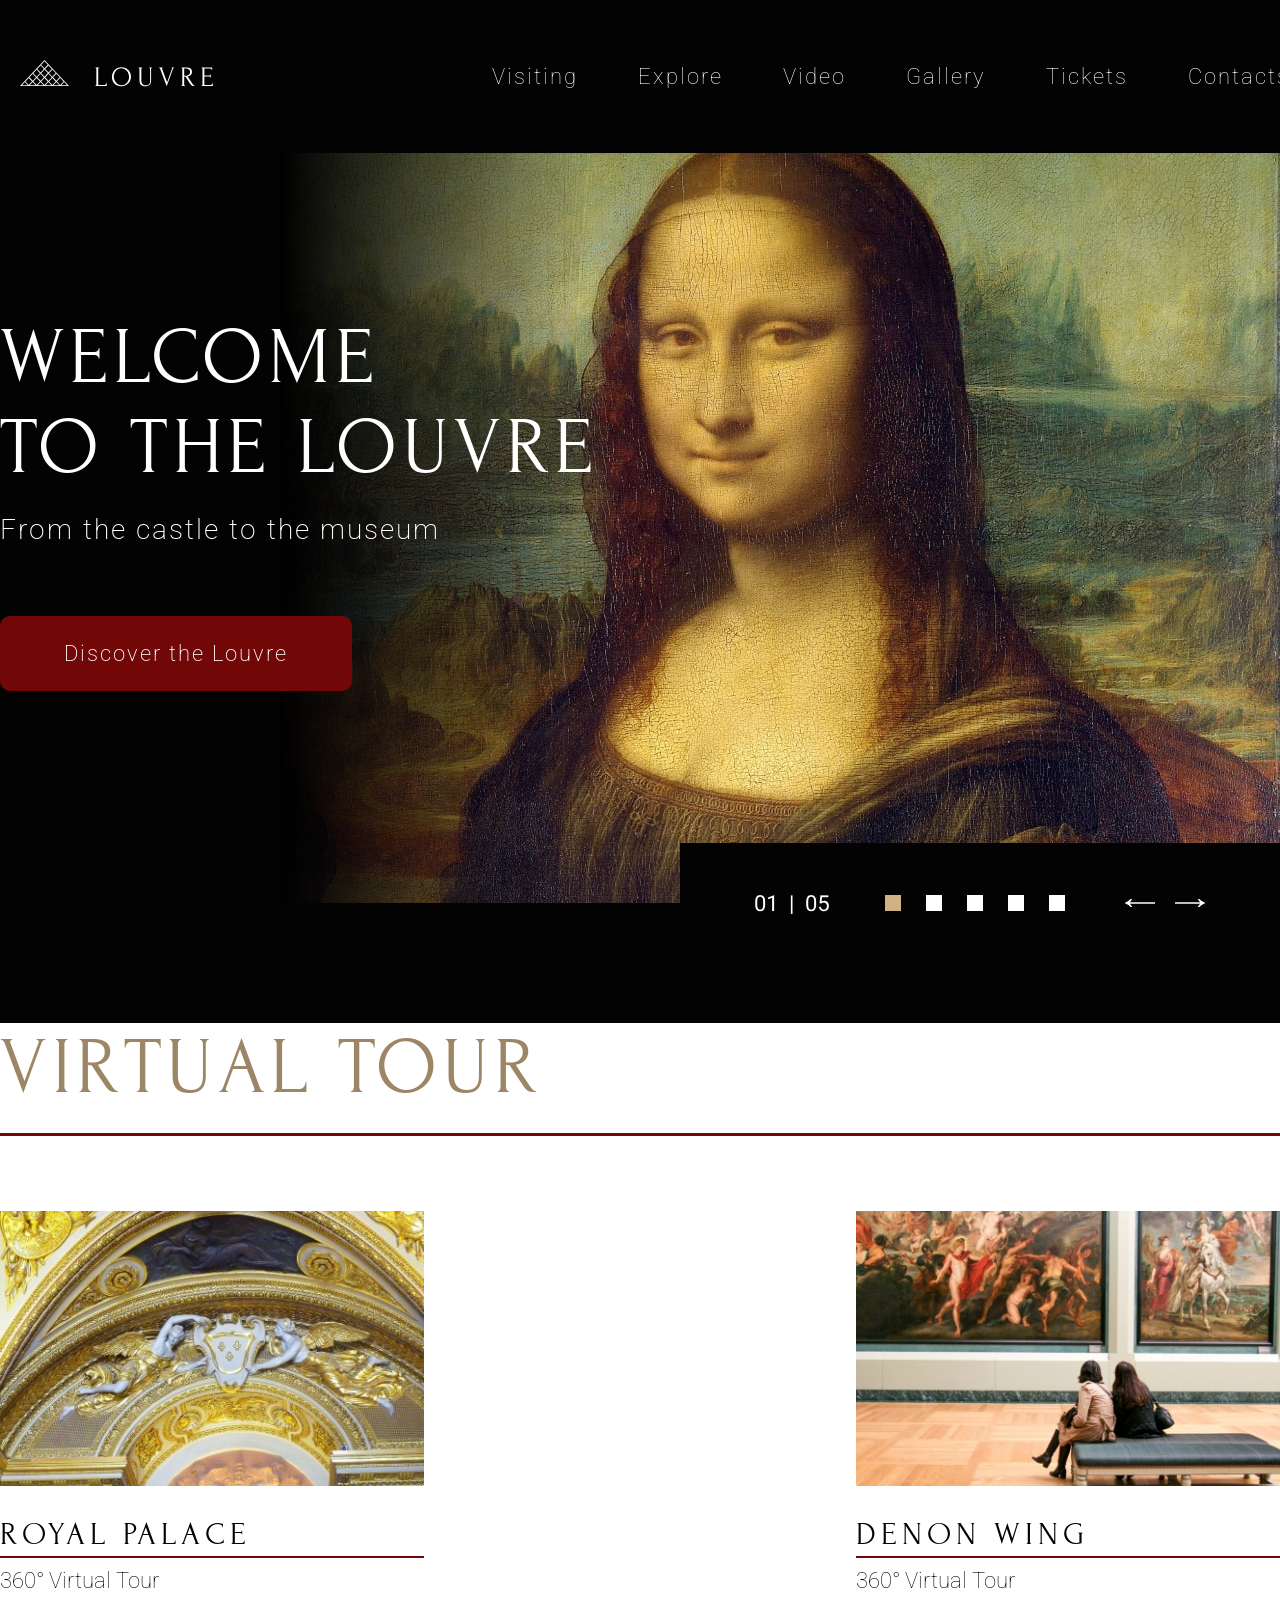
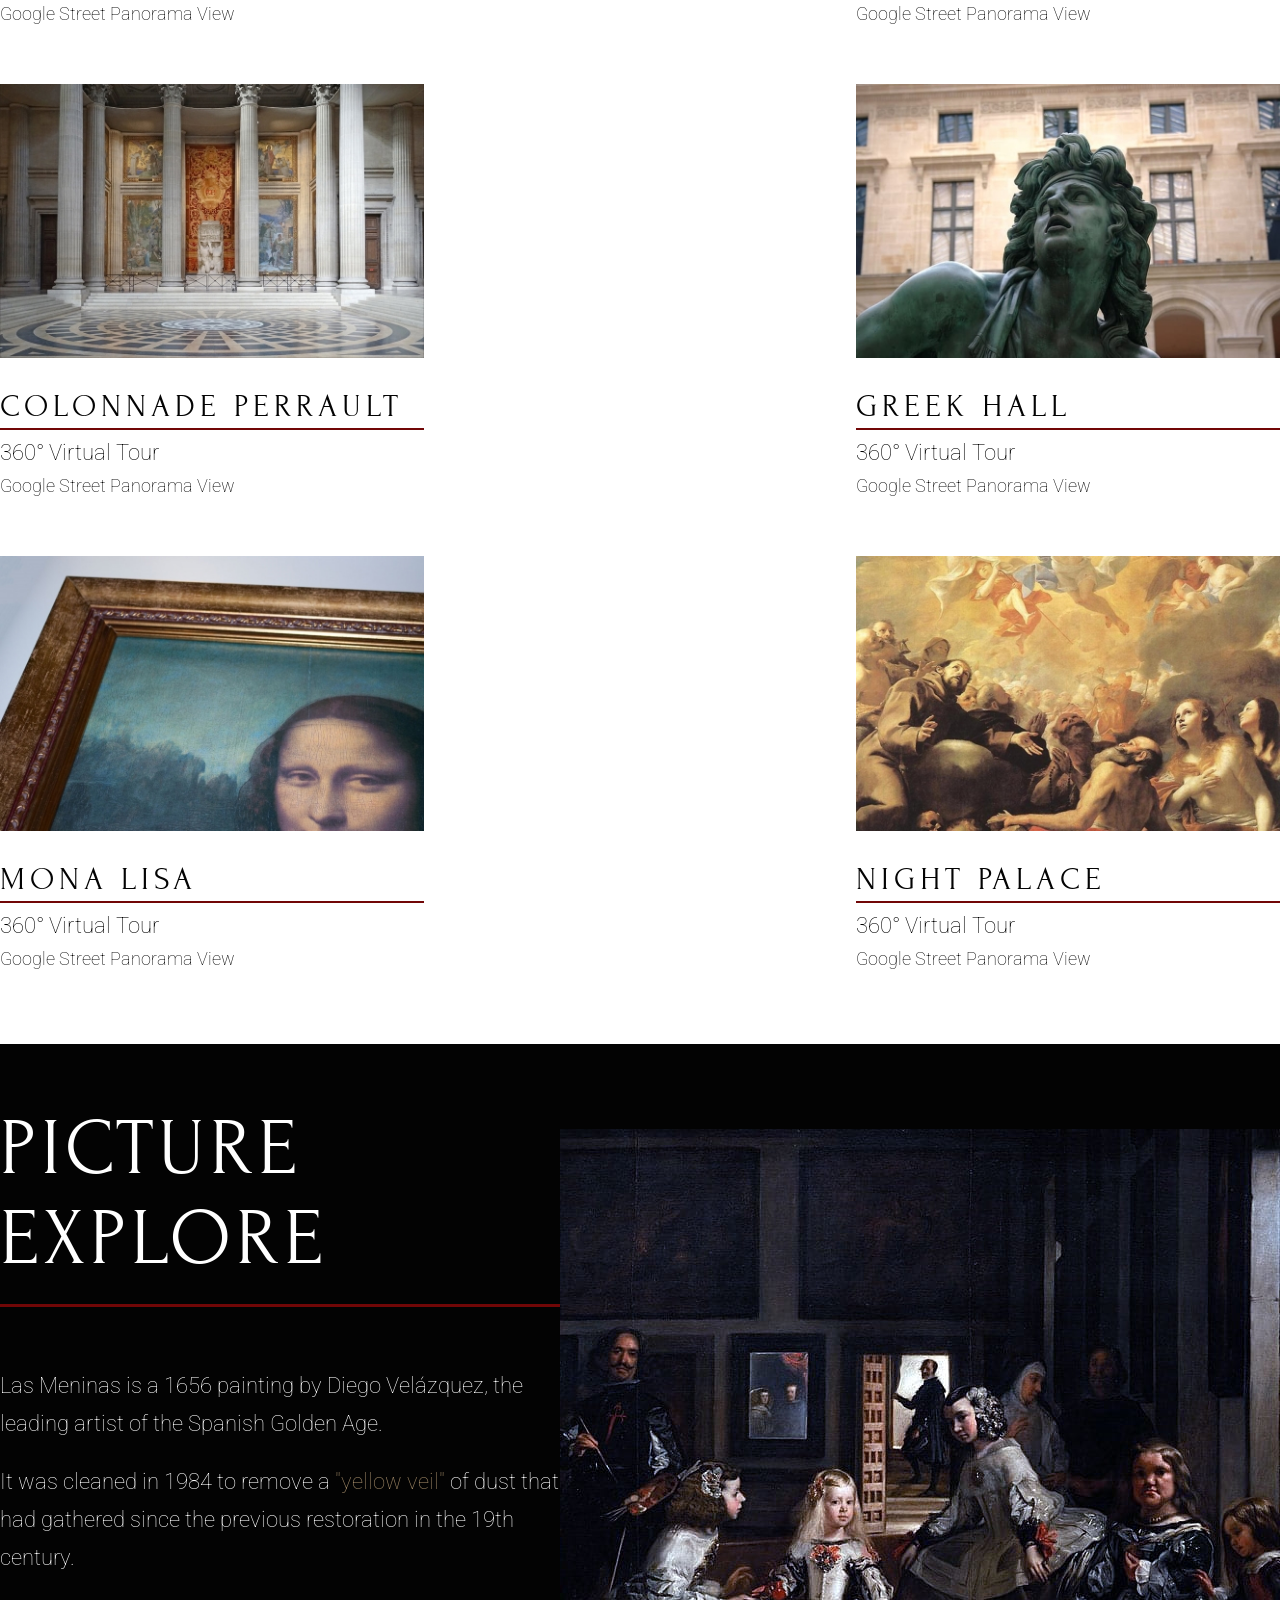
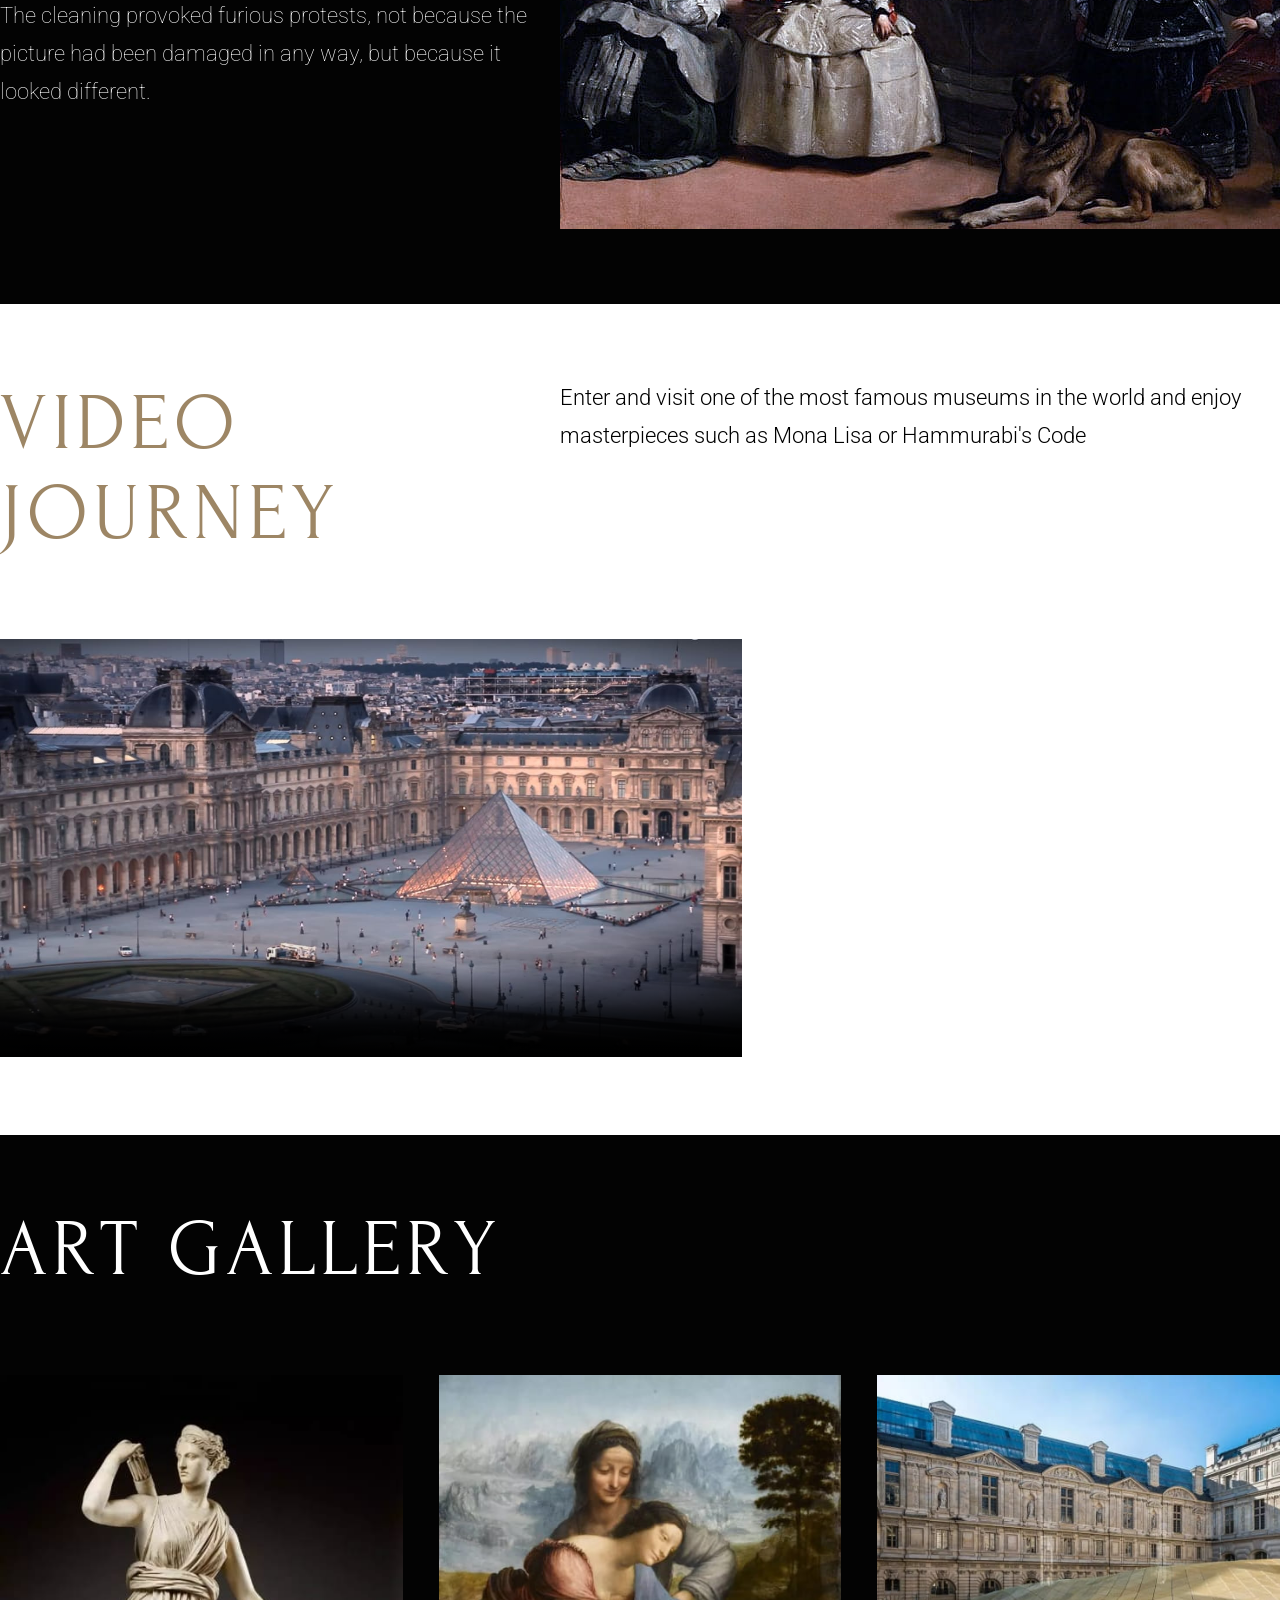
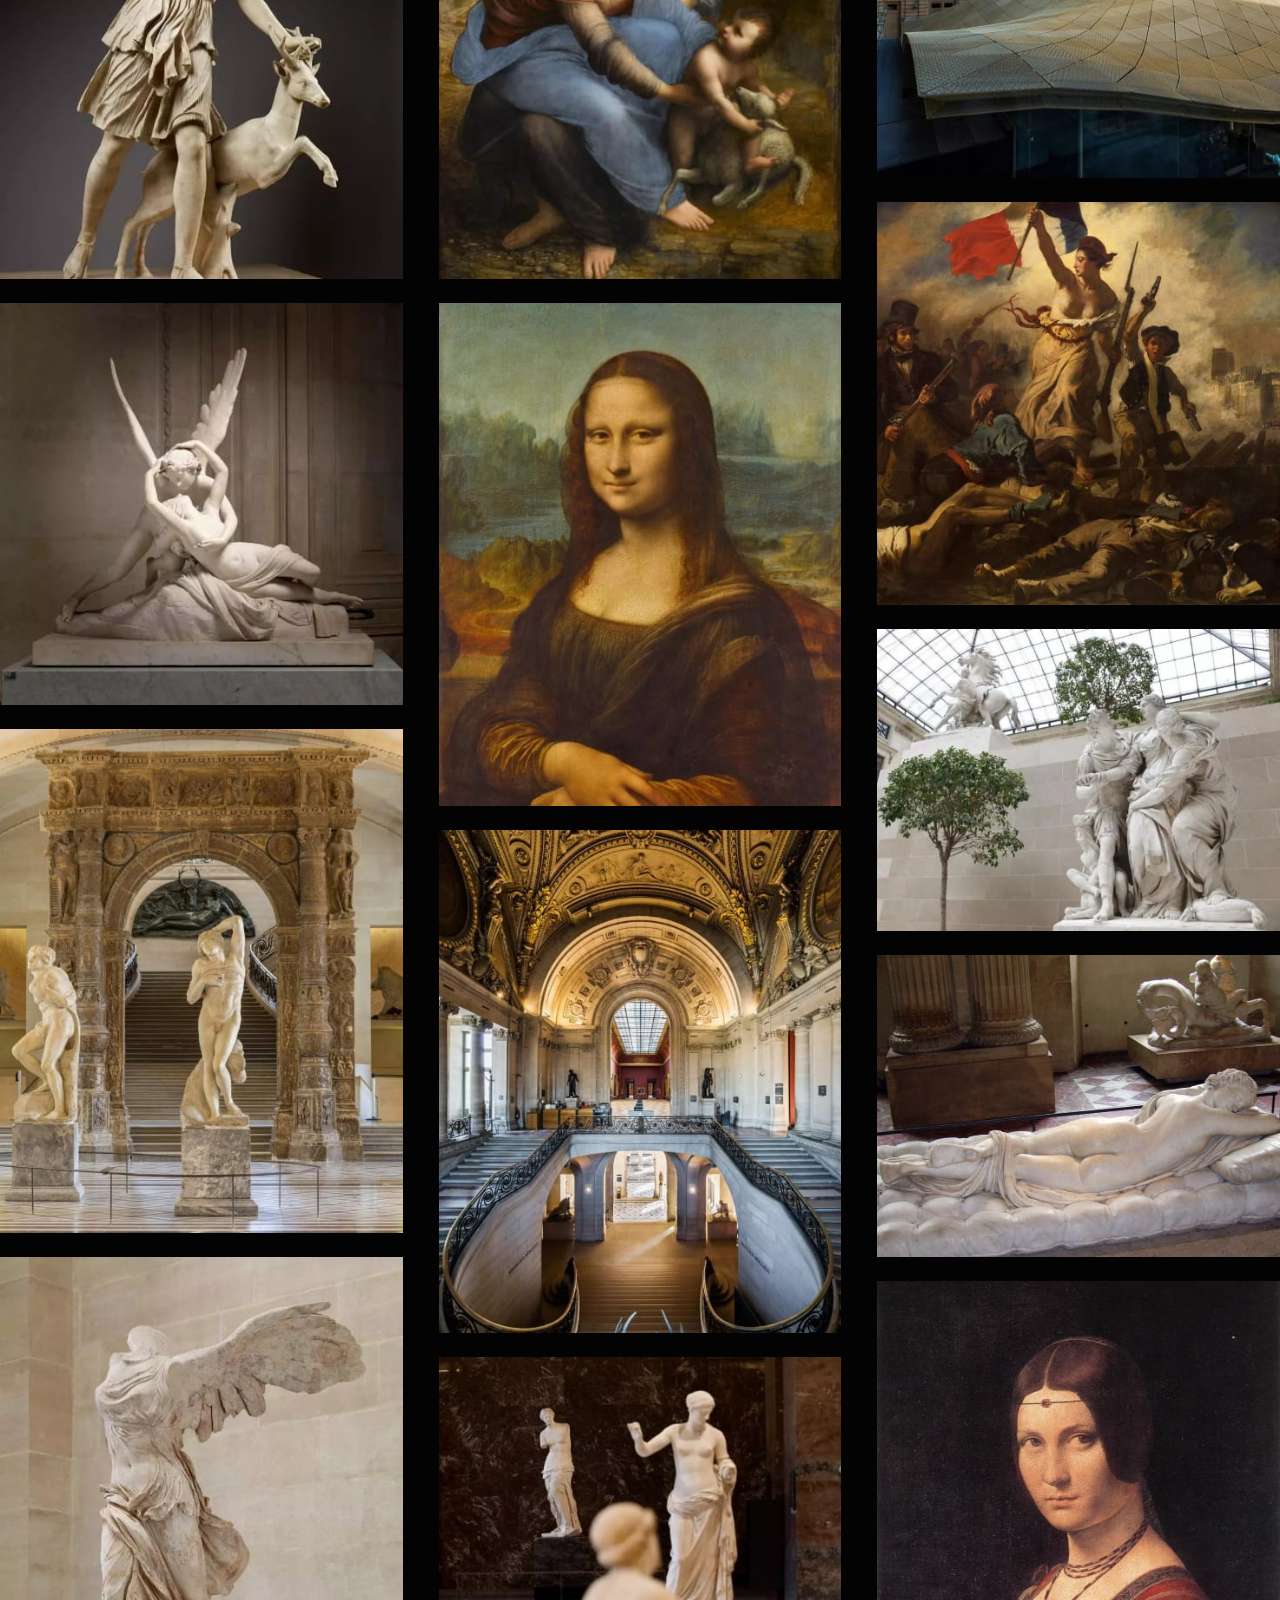
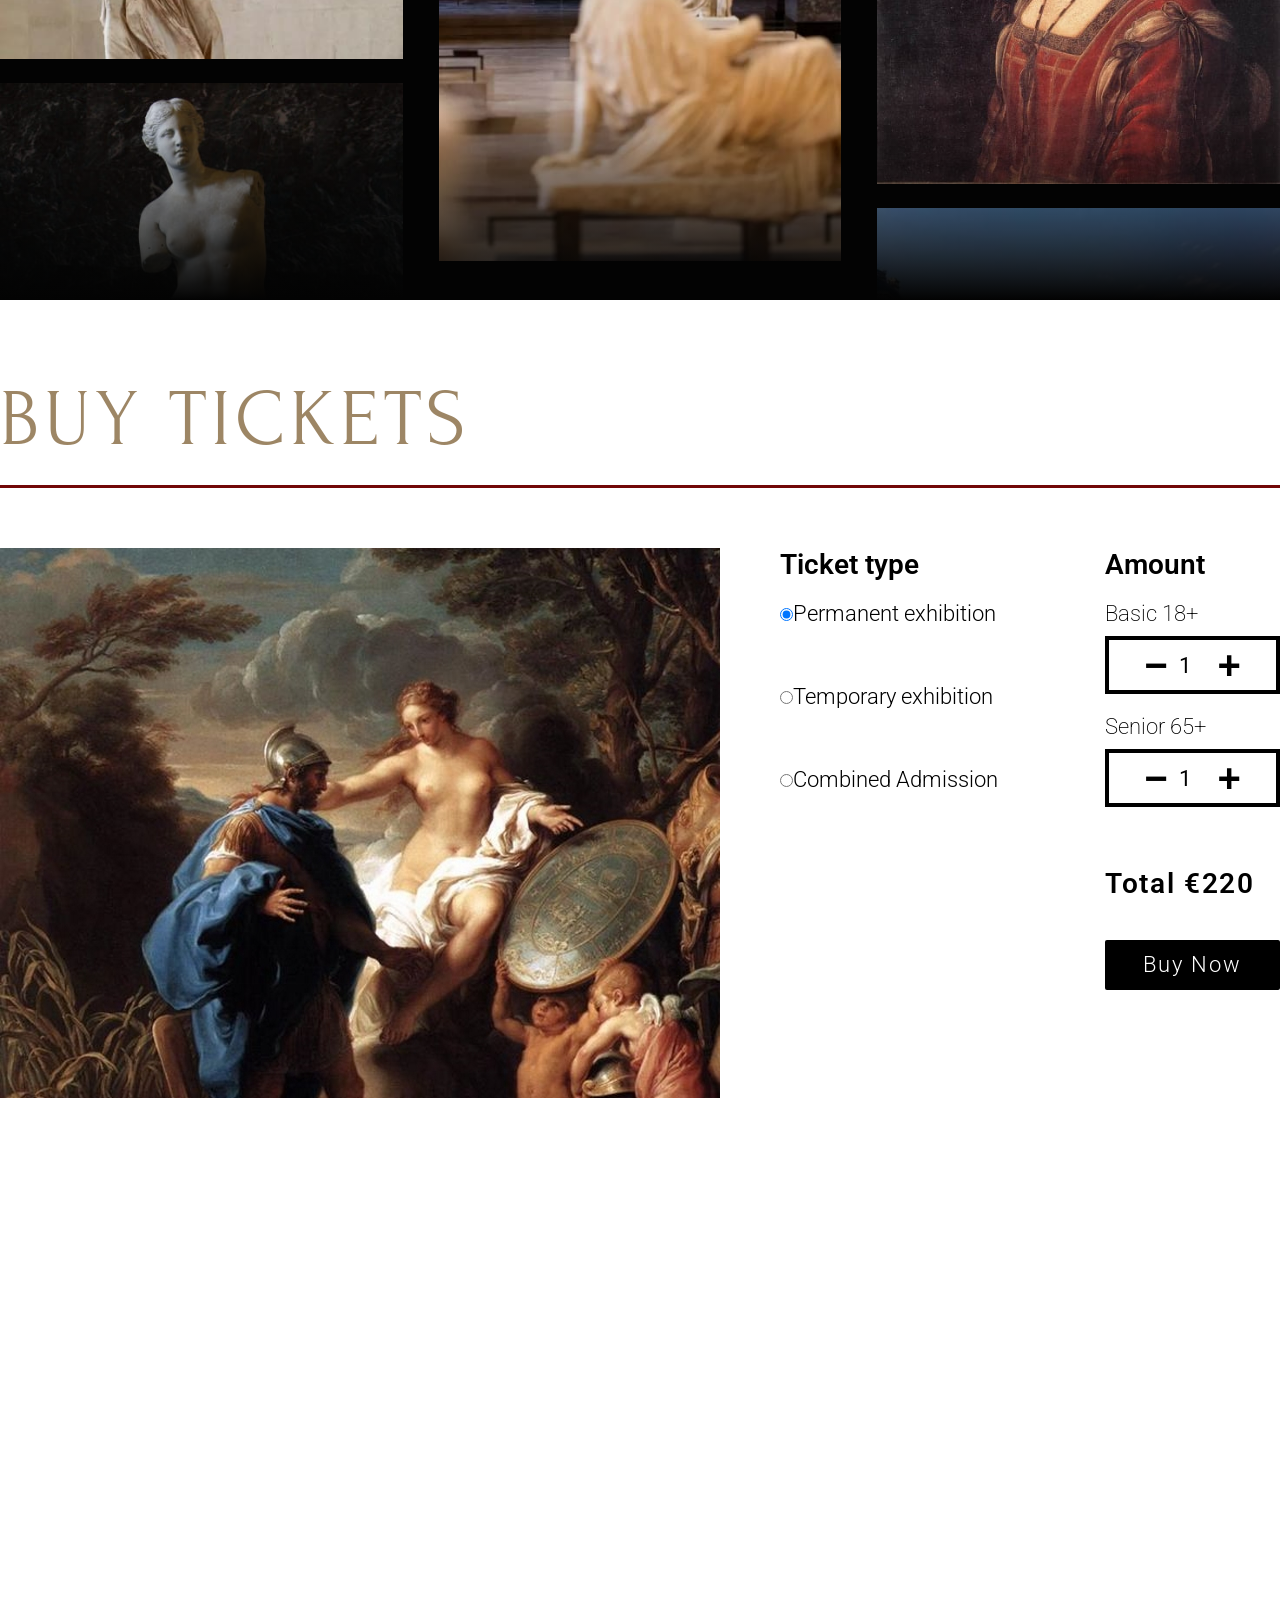
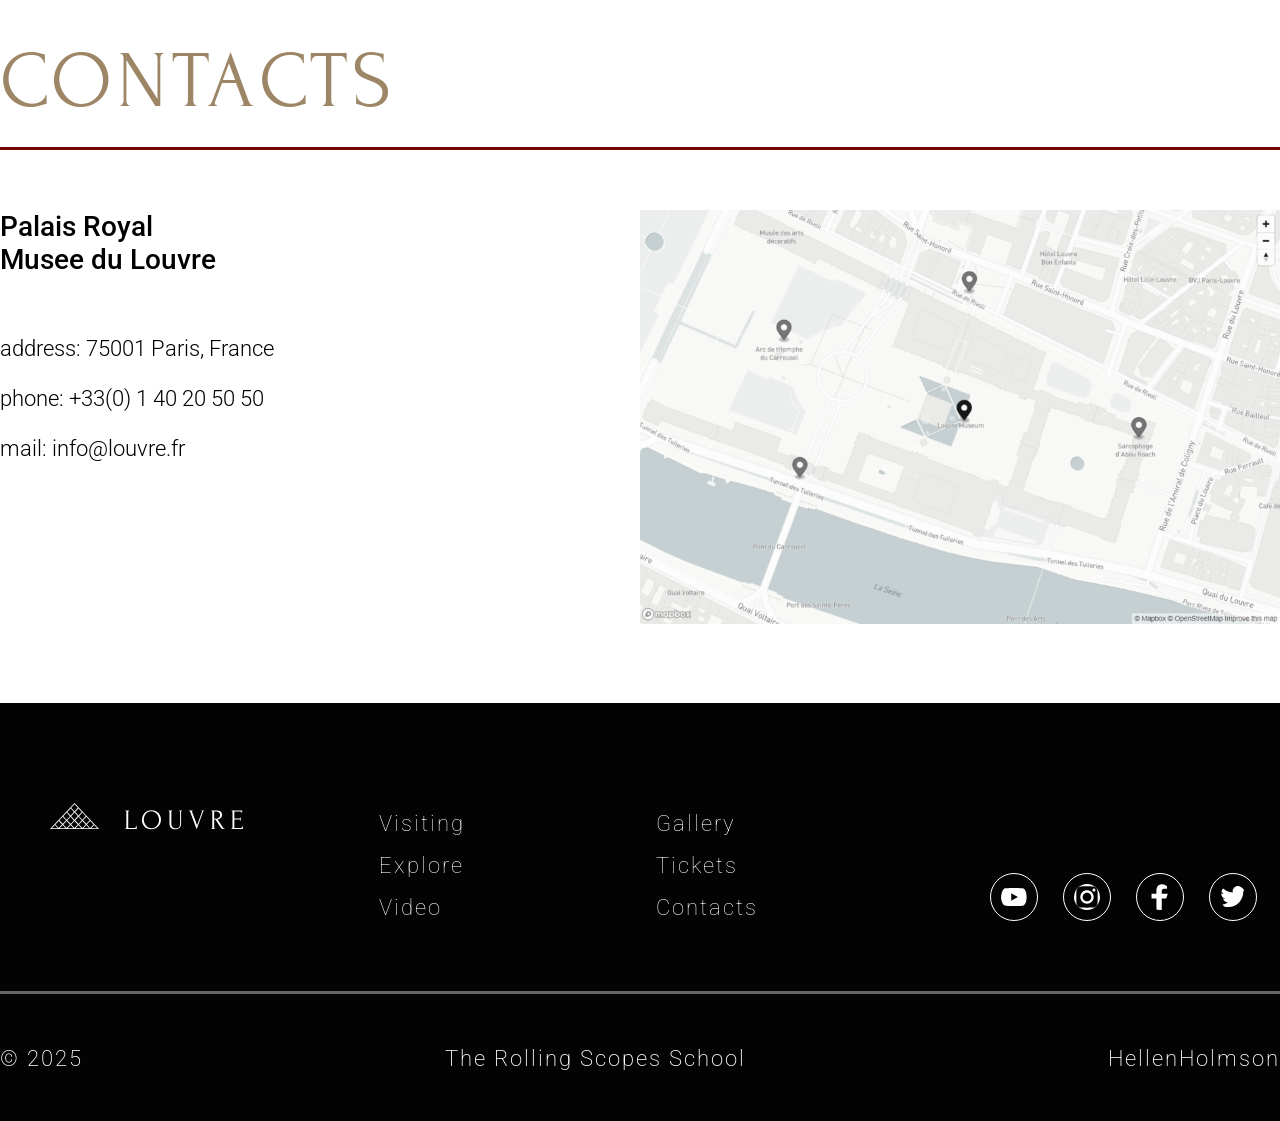
==== museum/index.html @ ec7cbf0e "feat: add adaptive1024" ====
<!DOCTYPE html>
<html lang="en">
    <head>
        <meta charset="utf-8">
        <meta name="viewport" content="width=device-width, initial-scale=1.0">
        <link rel="icon" href="museum-images/favicon.ico">
        <link rel="stylesheet" href="style.css">
        <link rel="preconnect" href="https://fonts.googleapis.com">
        <link rel="preconnect" href="https://fonts.gstatic.com" crossorigin>
        <link href="https://fonts.googleapis.com/css2?family=Forum&family=Roboto:ital,wght@0,100..900;1,100..900&display=swap" rel="stylesheet">
        <title>Museum</title>
    </head>
    <body>
        <header class="header">
            <div class="header-container container">
                <div class="logo">
                    <svg width="199" height="33" viewBox="0 0 199 33" fill="none" xmlns="http://www.w3.org/2000/svg">
                        <g clip-path="url(#clip0_1_1995)">
                            <path d="M49 26H0L24.5 0L49 26ZM13.3075 13.1309L16.6442 16.6702L19.981 13.1309L16.6442 9.58115L13.3075 13.1309ZM16.6442 25.0052L19.981 21.466L16.6442 17.9162L13.3075 21.466L16.6442 25.0052ZM32.4083 25.0052L35.745 21.466L32.4083 17.9162L29.019 21.466L32.4083 25.0052ZM28.4673 5.40314C28.4473 5.43762 28.4207 5.46941 28.3885 5.49738C27.3507 6.6178 26.2997 7.73822 25.2357 8.84817C25.1437 8.94241 25.2357 9.00524 25.2357 9.08901L28.3097 12.356L28.4542 12.4921L31.7909 8.96335L28.4673 5.40314ZM8.78847 25.0052L8.91984 24.8691L11.9938 21.6126C12.0428 21.5717 12.0702 21.5173 12.0702 21.4607C12.0702 21.4042 12.0428 21.3498 11.9938 21.3089C11.0611 20.3456 10.1547 19.3613 9.23512 18.3874L8.78847 17.9162L5.45174 21.466L8.78847 25.0052ZM17.2354 8.95288L20.5721 12.4921L20.6772 12.3979L23.8169 9.06806C23.922 8.95288 23.8169 8.89005 23.8169 8.80628L20.7429 5.56021L20.6115 5.42408L17.2354 8.95288ZM17.2354 17.3298L20.5721 20.8691L20.7429 20.7016C21.7413 19.6545 22.7528 18.6073 23.7643 17.4869C23.7926 17.4663 23.8152 17.4412 23.8307 17.4133C23.8461 17.3853 23.8541 17.3551 23.8541 17.3246C23.8541 17.2941 23.8461 17.2639 23.8307 17.2359C23.8152 17.208 23.7926 17.1829 23.7643 17.1623C22.8185 16.1675 21.8727 15.1728 20.9399 14.1675L20.5721 13.7906L17.2354 17.3298ZM32.9995 17.3298L36.3362 20.8691L39.6729 17.3298L36.3362 13.7906L32.9995 17.3298ZM28.4673 13.7801V13.8534L25.3013 17.2147C25.1962 17.3089 25.2357 17.3717 25.3013 17.4555L28.244 20.5969C28.3228 20.6911 28.4147 20.7853 28.5198 20.8901L31.8566 17.3508L28.4673 13.7801ZM12.7295 20.8482C12.7453 20.8175 12.7675 20.7892 12.7952 20.7644L15.9611 17.4031C16.0531 17.2984 15.9611 17.2461 15.9611 17.1623L12.8477 13.8953C12.8069 13.8484 12.7583 13.8061 12.7032 13.7696L9.37962 17.2984L12.7295 20.8482ZM32.3558 16.6597L35.6925 13.1204L32.3558 9.59162L29.019 13.1309L32.3558 16.6597ZM24.4737 8.28272L27.8105 4.74346L24.5263 1.27749H24.4606L21.2552 4.71204C21.2354 4.73712 21.2249 4.76616 21.2249 4.79581C21.2249 4.82546 21.2354 4.8545 21.2552 4.87958L24.4737 8.28272ZM24.4737 16.6597L27.8105 13.1204L24.5 9.58115L21.1633 13.1309L24.4737 16.6597ZM24.4737 25.0366L27.8105 21.4974L24.4737 17.9476L21.1633 21.466L24.4737 25.0366ZM40.2378 25.0366L43.5745 21.4974L40.2509 17.9791H40.1853L36.9668 21.3613C36.8617 21.4764 36.9668 21.5288 36.9668 21.6021L39.5941 24.4398L40.2378 25.0366ZM1.89169 25.2356H7.88204L4.91314 22.0942L1.89169 25.2356ZM41.1705 25.2356H47.1083L44.1394 22.0942L41.1705 25.2356ZM23.5542 25.2356L20.5721 22.0942L17.5901 25.2356H23.5542ZM33.3147 25.2356H39.2525L36.2836 22.0942L33.3147 25.2356ZM31.3968 25.2356L28.4279 22.0942L25.459 25.2356H31.3968ZM15.6327 25.2356L12.6638 22.0942L9.69491 25.2356H15.6327Z" fill="white"/>
                        </g>
                        <path d="M75.26 25.72H75.4C75.5493 25.72 75.68 25.6733 75.792 25.58C75.904 25.468 75.9973 25.3373 76.072 25.188C76.1653 25.0387 76.2307 24.88 76.268 24.712C76.324 24.544 76.352 24.3853 76.352 24.236V9.256C76.352 9.12533 76.324 8.976 76.268 8.808C76.2307 8.64 76.1653 8.48133 76.072 8.332C75.9973 8.18267 75.904 8.06133 75.792 7.968C75.68 7.856 75.5493 7.8 75.4 7.8H75.26V7.52H79.292V7.8H79.152C79.0027 7.8 78.872 7.856 78.76 7.968C78.648 8.06133 78.5547 8.18267 78.48 8.332C78.4053 8.48133 78.34 8.64 78.284 8.808C78.2467 8.976 78.228 9.12533 78.228 9.256V24.964H84.36C84.7147 24.964 85.0227 24.88 85.284 24.712C85.5453 24.544 85.76 24.3387 85.928 24.096C86.1147 23.8347 86.2453 23.564 86.32 23.284C86.4133 22.9853 86.46 22.7147 86.46 22.472H86.74V26H75.26V25.72ZM101.563 7.24C103.019 7.24 104.326 7.50133 105.483 8.024C106.641 8.528 107.621 9.21867 108.423 10.096C109.245 10.9547 109.87 11.9627 110.299 13.12C110.747 14.2587 110.971 15.4533 110.971 16.704C110.971 18.104 110.71 19.392 110.187 20.568C109.683 21.744 108.983 22.752 108.087 23.592C107.191 24.432 106.146 25.0947 104.951 25.58C103.775 26.0467 102.515 26.28 101.171 26.28C99.7339 26.28 98.4365 26.0187 97.2792 25.496C96.1405 24.9733 95.1699 24.2827 94.3672 23.424C93.5832 22.5653 92.9765 21.576 92.5472 20.456C92.1179 19.336 91.9032 18.1693 91.9032 16.956C91.9032 15.7613 92.1179 14.5853 92.5472 13.428C92.9765 12.252 93.6019 11.2067 94.4232 10.292C95.2632 9.37733 96.2805 8.64 97.4752 8.08C98.6699 7.52 100.033 7.24 101.563 7.24ZM101.535 25.3C102.786 25.244 103.878 24.964 104.811 24.46C105.763 23.9373 106.557 23.284 107.191 22.5C107.826 21.6973 108.293 20.82 108.591 19.868C108.909 18.916 109.067 17.9733 109.067 17.04C109.067 16.0133 108.881 14.9773 108.507 13.932C108.134 12.8867 107.602 11.944 106.911 11.104C106.221 10.2453 105.39 9.55467 104.419 9.032C103.467 8.49067 102.394 8.22 101.199 8.22C100.042 8.22 99.0059 8.48133 98.0912 9.004C97.1765 9.508 96.3925 10.1613 95.7392 10.964C95.1045 11.7667 94.6192 12.6627 94.2832 13.652C93.9472 14.6413 93.7792 15.612 93.7792 16.564C93.7792 17.5907 93.9752 18.6267 94.3672 19.672C94.7592 20.6987 95.3005 21.632 95.9912 22.472C96.6819 23.312 97.4939 23.9933 98.4272 24.516C99.3792 25.0387 100.415 25.3 101.535 25.3ZM118.428 7.52H122.404V7.8H122.264C122.115 7.8 121.984 7.856 121.872 7.968C121.76 8.06133 121.657 8.18267 121.564 8.332C121.489 8.48133 121.433 8.64 121.396 8.808C121.359 8.976 121.34 9.12533 121.34 9.256V20.316C121.34 21.044 121.415 21.716 121.564 22.332C121.713 22.948 121.965 23.48 122.32 23.928C122.675 24.376 123.141 24.7307 123.72 24.992C124.299 25.2347 125.008 25.356 125.848 25.356C126.781 25.356 127.528 25.2067 128.088 24.908C128.648 24.6093 129.077 24.2267 129.376 23.76C129.675 23.2747 129.871 22.7333 129.964 22.136C130.057 21.5387 130.104 20.9507 130.104 20.372V9.256C130.104 9.12533 130.085 8.976 130.048 8.808C130.011 8.64 129.945 8.48133 129.852 8.332C129.777 8.18267 129.684 8.06133 129.572 7.968C129.46 7.856 129.339 7.8 129.208 7.8H129.068V7.52H132.12V7.8H131.98C131.831 7.8 131.7 7.856 131.588 7.968C131.495 8.06133 131.401 8.18267 131.308 8.332C131.233 8.48133 131.177 8.64 131.14 8.808C131.103 8.976 131.084 9.12533 131.084 9.256V20.288C131.084 21.5013 130.935 22.5 130.636 23.284C130.337 24.0493 129.927 24.656 129.404 25.104C128.881 25.552 128.265 25.86 127.556 26.028C126.865 26.196 126.128 26.28 125.344 26.28C124.504 26.28 123.72 26.1867 122.992 26C122.283 25.832 121.667 25.524 121.144 25.076C120.621 24.628 120.211 24.0213 119.912 23.256C119.613 22.472 119.464 21.492 119.464 20.316V9.256C119.464 9.12533 119.445 8.976 119.408 8.808C119.371 8.64 119.305 8.48133 119.212 8.332C119.137 8.18267 119.044 8.06133 118.932 7.968C118.82 7.856 118.699 7.8 118.568 7.8H118.428V7.52ZM142.076 8.5C142.076 8.612 142.104 8.752 142.16 8.92L147.088 22.192L152.016 8.78C152.034 8.74267 152.053 8.68667 152.072 8.612C152.09 8.53733 152.1 8.48133 152.1 8.444C152.1 8.22 152.006 8.06133 151.82 7.968C151.652 7.856 151.493 7.8 151.344 7.8V7.52H154.396V7.8C154.116 7.8 153.854 7.87467 153.612 8.024C153.388 8.17333 153.21 8.42533 153.08 8.78L146.668 26.336L140.116 8.864C140.004 8.584 139.836 8.34133 139.612 8.136C139.406 7.93067 139.145 7.81867 138.828 7.8V7.52H142.804V7.8C142.636 7.8 142.468 7.86533 142.3 7.996C142.15 8.108 142.076 8.276 142.076 8.5ZM165.076 25.72H165.216V26H161.268V25.72H161.408C161.538 25.72 161.66 25.664 161.772 25.552C161.884 25.44 161.977 25.3093 162.052 25.16C162.145 25.0107 162.21 24.852 162.248 24.684C162.285 24.4973 162.304 24.3293 162.304 24.18V9.256C162.304 9.12533 162.285 8.976 162.248 8.808C162.21 8.64 162.145 8.48133 162.052 8.332C161.977 8.18267 161.884 8.06133 161.772 7.968C161.66 7.856 161.538 7.8 161.408 7.8H161.268V7.52H166.14C168.006 7.52 169.444 7.884 170.452 8.612C171.478 9.34 171.992 10.4133 171.992 11.832C171.992 12.5413 171.87 13.1667 171.628 13.708C171.404 14.2307 171.096 14.688 170.704 15.08C170.312 15.4533 169.845 15.7613 169.304 16.004C168.781 16.228 168.221 16.396 167.624 16.508L169.64 19.588C170.125 20.3347 170.62 21.072 171.124 21.8C171.628 22.5093 172.122 23.2467 172.608 24.012C172.738 24.1987 172.878 24.3947 173.028 24.6C173.196 24.8053 173.364 24.992 173.532 25.16C173.718 25.328 173.905 25.468 174.092 25.58C174.297 25.6733 174.502 25.72 174.708 25.72V26H173.504C172.757 26 172.141 25.8227 171.656 25.468C171.189 25.0947 170.797 24.6653 170.48 24.18C169.64 22.948 168.8 21.6973 167.96 20.428C167.138 19.1587 166.317 17.908 165.496 16.676C165.29 16.6573 165.066 16.6387 164.824 16.62C164.6 16.5827 164.385 16.5453 164.18 16.508V24.18C164.18 24.3293 164.198 24.4973 164.236 24.684C164.273 24.852 164.329 25.0107 164.404 25.16C164.497 25.3093 164.59 25.44 164.684 25.552C164.796 25.664 164.926 25.72 165.076 25.72ZM164.18 8.472V15.584H164.32C164.469 15.6027 164.702 15.6213 165.02 15.64C165.356 15.64 165.766 15.64 166.252 15.64C166.644 15.64 167.054 15.584 167.484 15.472C167.932 15.3413 168.342 15.136 168.716 14.856C169.108 14.5573 169.425 14.1747 169.668 13.708C169.929 13.2413 170.06 12.6533 170.06 11.944C170.06 11.2347 169.92 10.656 169.64 10.208C169.378 9.76 169.005 9.40533 168.52 9.144C168.053 8.88267 167.484 8.70533 166.812 8.612C166.14 8.51867 165.402 8.472 164.6 8.472H164.18ZM181.389 25.72H181.529C181.678 25.72 181.809 25.6733 181.921 25.58C182.033 25.468 182.126 25.3373 182.201 25.188C182.294 25.0387 182.36 24.88 182.397 24.712C182.453 24.544 182.481 24.3853 182.481 24.236V9.256C182.481 9.12533 182.453 8.976 182.397 8.808C182.36 8.64 182.294 8.48133 182.201 8.332C182.126 8.18267 182.033 8.06133 181.921 7.968C181.809 7.856 181.678 7.8 181.529 7.8H181.389V7.52H192.169V10.124H191.889C191.852 9.69467 191.684 9.32133 191.385 9.004C191.086 8.668 190.62 8.5 189.985 8.5H184.357V15.584H189.005C189.434 15.584 189.789 15.4533 190.069 15.192C190.368 14.9307 190.517 14.6227 190.517 14.268H190.797V17.768H190.517C190.517 17.432 190.377 17.1427 190.097 16.9C189.817 16.6573 189.453 16.536 189.005 16.536H184.357V25.02H190.489C190.844 25.02 191.152 24.936 191.413 24.768C191.674 24.6 191.889 24.404 192.057 24.18C192.244 23.9373 192.374 23.6853 192.449 23.424C192.542 23.144 192.589 22.9107 192.589 22.724H192.869V26H181.389V25.72Z" fill="white"/>
                        <defs>
                            <clipPath id="clip0_1_1995">
                                <rect width="49" height="26" fill="white"/>
                            </clipPath>
                        </defs>
                    </svg>
                </div>
                <nav class="header-nav">
                    <ul class="nav-list">
                        <li>
                            <a href="#visiting" class="header-li">Visiting</a>
                        </li>
                        <li>
                            <a href="#explore" class="header-li">Explore</a>
                        </li>
                        <li>
                            <a href="#video" class="header-li">Video</a>
                        </li>
                        <li>
                            <a href="#gallery" class="header-li">Gallery</a>
                        </li>
                        <li>
                            <a href="#tickets" class="header-li">Tickets</a>
                        </li>
                        <li>
                            <a href="#contacts" class="header-li">Contacts</a>
                        </li>
                    </ul>
                </nav>
            </div>
        </header>
        <main>

            <!-- WELCOME -->

            <section class="welcome">
                <div class="wlc-container container">
                    <div class="wlc-left">
                        <div class="wlc-text">
                            <h1>
                                WELCOME<br>TO THE LOUVRE
                            </h1>
                            <p>From the castle to the museum</p>
                        </div>
                        <div class="main-btn">
                            <a href="https://www.google.com/maps/@48.8618159,2.3366818,3a,75y,81.55h,73.4t/data=!3m7!1e1!3m5!1sAF1QipOVxZQuSy3Bx9T_HpH_7FtBHDTXvI6SF-A10ocT!2e10!3e12!7i5472!8i2736" target="_blank" class="louvre-btn">Discover the Louvre</a>
                        </div>
                    </div>
                    <div class="wlc-right">
                        <div class="wlc-img">
                            <img src="museum-images/bcmona.png" alt="Mona Lisa">
                        </div>
                        <div class="wlc-slider">
                            <img src="museum-images/Slider-pagination.png" alt="slider">
                        </div>
                    </div>
                </div>
            </section>

            <!-- VISITING -->

            <section class="visiting" id="visiting">
                <div class="vst-container container">
                    <h2 class="vst-h2">VIRTUAL TOUR</h2>
                
                    <div class="vst-flex">
                        <div class="vst-card">
                            <img src="museum-images/royalpalace.jpg" alt="Royal Palace">
                            <h3 class="vst-h">ROYAL PALACE</h3>
                            <p class="vst-p">
                                360<span>&#176;</span>
                                Virtual Tour
                            </p>
                            <a href="https://www.google.com/maps/@48.8606882,2.3356791,3a,90y,328.36h,87.55t/data=!3m7!1e1!3m5!1sAF1QipMZ9YgnArbwEIbTDANeSQYFu9gNqpW_2Sv8FBvY!2e10!3e12!7i4352!8i1815" target="_blank" class="vst-a">Google Street Panorama View</a>
                        </div>
                        <div class="vst-card">
                            <img src="museum-images/denonwing.jpg" alt="Denon Wing">
                            <h3 class="vst-h">DENON WING</h3>
                            <p class="vst-p">
                                360<span>&#176;</span>
                                Virtual Tour
                            </p>
                            <a href="https://www.google.com/maps/@48.8563254,2.3352706,3a,75y,90t/data=!3m7!1e1!3m5!1sAF1QipNRj_CwP4coDMYdCHj6qHeBeJpI2VxU5BUsOX4F!2e10!3e12!7i11000!8i5500" target="_blank" class="vst-a">Google Street Panorama View</a>
                        </div>
                        <div class="vst-card">
                            <img src="museum-images/colonnade.jpg" alt="Colonnade Perrault">
                            <h3 class="vst-h">COLONNADE PERRAULT</h3>
                            <p class="vst-p">
                                360<span>&#176;</span>
                                Virtual Tour
                            </p>
                            <a href="https://www.google.com/maps/@48.8601723,2.3395439,3a,88.4y,322.04h,84.25t/data=!3m7!1e1!3m5!1sAF1QipNMZGQuEA-pAUvIG_eP_2f3gWTKZEJ6XLVJ-Pgb!2e10!3e12!7i10240!8i5120" target="_blank" class="vst-a">Google Street Panorama View</a>
                        </div>
                        <div class="vst-card">
                            <img src="museum-images/greekhall.jpg" alt="Greek Hall">
                            <h3 class="vst-h">GREEK HALL</h3>
                            <p class="vst-p">
                                360<span>&#176;</span>
                                Virtual Tour
                            </p>
                            <a href="https://www.google.com/maps/@48.860183,2.3356156,3a,90y,177.69h,95.61t/data=!3m7!1e1!3m5!1sAF1QipP7uFZnTITRe-7AEVAgHAfqiCL-03gvBHcYWgF3!2e10!3e12!7i5472!8i2736" target="_blank" class="vst-a">Google Street Panorama View</a>
                        </div>
                        <div class="vst-card">
                            <img src="museum-images/monalisa.jpg" alt="Mona Lisa">
                            <h3 class="vst-h">MONA LISA</h3>
                            <p class="vst-p">
                                360<span>&#176;</span>
                                Virtual Tour
                            </p>
                            <a href="https://www.google.com/maps/@48.8598788,2.3355157,3a,82.2y,7.53h,94t/data=!3m7!1e1!3m5!1sAF1QipO1wkUUbyzpPjj-OR0mR5etZJT-xl-40XK8rDQ3!2e10!3e12!7i10240!8i5120" target="_blank" class="vst-a">Google Street Panorama View</a>
                        </div>
                        <div class="vst-card">
                            <img src="museum-images/nightpalace.jpg" alt="Night Palace">
                            <h3 class="vst-h">NIGHT PALACE</h3>
                            <p class="vst-p">
                                360<span>&#176;</span>
                                Virtual Tour
                            </p>
                            <a href="https://www.google.com/maps/@48.8563254,2.3352706,3a,90y,21.26h,79.91t/data=!3m7!1e1!3m5!1sAF1QipPpGAowYatVyk3MMGnZAaQkYm2EUk-Dlca06SS5!2e10!3e12!7i11304!8i5652" target="_blank" class="vst-a">Google Street Panorama View</a>
                        </div>
                    </div>
                </div>
            </section>

            <!-- EXPLORE -->

            <section class="explore" id="explore">
                <div class="container">
                    <div class="exp-container">
                        <div class="exp-left">
                            <h2 class="exp-h2">PICTURE EXPLORE</h2>
                            <p class="exp-p">Las Meninas is a 1656 painting by Diego Velázquez, the leading artist of the Spanish Golden Age.</p>
                            <p class="exp-p">
                                It was cleaned in 1984 to remove a <span class="exp-span">"yellow veil"</span>
                                of dust that had gathered since the previous restoration in the 19th century.
                            </p>
                            <p class="exp-p p-hidden">The cleaning provoked furious protests, not because the picture had been damaged in any way, but because it looked different.</p>
                        
                        </div>
                        <div class="exp-right">
                            <img class="exp-img-aft" src="museum-images/after.jpg" alt="After">
                        </div>
                    </div>
                </div>
            </section>

            <!-- VIDEO -->

            <section class="video" id="video">
                <div class="container">
                    <div class="video-container">
                        <div class="video-text">
                            <h2 class="video-h">VIDEO JOURNEY</h2>
                            <p class="video-p">Enter and visit one of the most famous museums in the world and enjoy masterpieces such as Mona Lisa or Hammurabi's Code</p>
                        </div>
                        <div class="video-div">
                            <video class="video-yt" src="https://youtu.be/zp1BXPX8jcU" poster="museum-images/video/poster0.jpg" controls></video>
                            <!-- <iframe width="1440" height="600"
                        src="https://youtu.be/Vi5D6FKhRmo" frameborder="0"
                        loading="lazy"></iframe>
                        <iframe width="1440" height="600"
                        src="https://youtu.be/NOhDysLnTvY" frameborder="0"
                        loading="lazy"></iframe> -->
                        </div>
                    </div>
                </div>
            </section>

            <!-- GALLERY -->

            <section class="gallery" id="gallery">
                <div class="gallery-container container">
                    <div class="gallery-text">
                        <h2 class="gallery-h">ART GALLERY</h2>
                    </div>
                    <div class="picture-container">
                        <div class="picture-inner-container">
                            <img src="museum-images/gallery/galery2.jpg" alt="img">
                            <img src="museum-images/gallery/galery1.jpg" alt="img">
                            <img src="museum-images/gallery/galery3.jpg" alt="img">
                            <img src="museum-images/gallery/galery4.jpg" alt="img">
                            <img src="museum-images/gallery/galery5.jpg" alt="img">
                            <img src="museum-images/gallery/galery6.jpg" alt="img">
                            <img src="museum-images/gallery/galery7.jpg" alt="img">
                            <img src="museum-images/gallery/galery8.jpg" alt="img">
                            <img src="museum-images/gallery/galery9.jpg" alt="img">
                            <img src="museum-images/gallery/galery10.jpg" alt="img">
                            <img src="museum-images/gallery/galery11.jpg" alt="img">
                            <img src="museum-images/gallery/galery12.jpg" alt="img">
                            <img src="museum-images/gallery/galery13.jpg" alt="img">
                            <img src="museum-images/gallery/galery14.jpg" alt="img">
                            <img src="museum-images/gallery/galery15.jpg" alt="img">
                        </div>
                    </div>
                </div>
            </section>

            <!-- TICKETS -->

            <section class="tickets" id="tickets">
                <div class="tickets-container container">
                    <div class="tickets-text">
                        <h2 class="tickets-h">BUY TICKETS</h2>
                    </div>
                    <div class="tickets-content">
                        <div class="tickets-img">
                            <img src="museum-images/tickets-img.png" alt="img">
                        </div>
                        <form class="tickets-form">
                            <div class="tickets-btn">
                                <h4 class="tickets-h4">Ticket type</h4>
                                <label>
                                    <input name="ticket-type" type="radio" value="1" checked>Permanent exhibition
                                </label>
                                <br>
                                <label>
                                    <input name="ticket-type" type="radio" value="2">Temporary exhibition
                                </label>
                                <br>
                                <label>
                                    <input name="ticket-type" type="radio" value="3">Combined Admission
                                </label>
                            </div>
                            <div class="tickets-amount">
                                <h4 class="tickets-h4">Amount</h4>
                                <div class="ticket-row">
                                    <p class="tickets-p">Basic 18+</p>
                                    <div class="ticket-counter">
                                        <button type="button" onclick="this.nextElementSibling.stepDown()">−</button>
                                        <input type="number" min="0" max="20" value="1" readonly class="number">
                                        <button type="button" onclick="this.previousElementSibling.stepUp()">+</button>
                                    </div>
                                </div>
                                <div class="ticket-row">
                                    <p class="tickets-p">Senior 65+</p>
                                    <div class="ticket-counter">
                                        <button type="button" onclick="this.nextElementSibling.stepDown()">−</button>
                                        <input type="number" min="0" max="20" value="1" readonly class="number">
                                        <button type="button" onclick="this.previousElementSibling.stepUp()">+</button>
                                    </div>
                                </div>
                                <div class="total">
                                    <p class="total">Total €220</p>
                                </div>
                                <button class="buy-btn" type="submit">Buy Now</button>
                            </div>
                        </form>
                    </div>
                </div>
            </section>

            <!-- PARALLAX -->

            <div class="prlx"></div>

            <!-- CONTACTS -->

            <section class="contacts" id="contacts">
                    <div class="contacts-container container">
                        <div class="contacts-text">
                            <h2 class="contacts-h">CONTACTS</h2>
                        </div>
                        <div class="contacts-content">
                            <div class="contacts-list">
                                <h3 class="c-l-h">Palais Royal Musee du Louvre</h3>
                                <ul>
                                    <li class="contacts-li">address: 75001 Paris, France</li>
                                    <li class="contacts-li">
                                        phone:
                                    <a class="link-contacts" href="tel:+33(0) 1 40 20 50 50">+33(0) 1 40 20 50 50</a>
                                    </li>
                                    <li class="contacts-li">
                                        mail: 
                                    <a class="link-contacts" href="mailto:mail:info@louvre.fr">info@louvre.fr</a>
                                    </li>
                                </ul>
                            </div>
                            <div class="contacts-map">
                                <img class="map-img" src="museum-images/map.png" alt="map">
                            </div>
                        </div>
                    </div>
            </section>
        </main>

        <!-- FOOTER -->

        <footer class="footer">
            <div class="footer-container container">
                <div class="logo">
                    <svg width="199" height="33" viewBox="0 0 199 33" fill="none" xmlns="http://www.w3.org/2000/svg">
                        <g clip-path="url(#clip0_1_1995)">
                            <path d="M49 26H0L24.5 0L49 26ZM13.3075 13.1309L16.6442 16.6702L19.981 13.1309L16.6442 9.58115L13.3075 13.1309ZM16.6442 25.0052L19.981 21.466L16.6442 17.9162L13.3075 21.466L16.6442 25.0052ZM32.4083 25.0052L35.745 21.466L32.4083 17.9162L29.019 21.466L32.4083 25.0052ZM28.4673 5.40314C28.4473 5.43762 28.4207 5.46941 28.3885 5.49738C27.3507 6.6178 26.2997 7.73822 25.2357 8.84817C25.1437 8.94241 25.2357 9.00524 25.2357 9.08901L28.3097 12.356L28.4542 12.4921L31.7909 8.96335L28.4673 5.40314ZM8.78847 25.0052L8.91984 24.8691L11.9938 21.6126C12.0428 21.5717 12.0702 21.5173 12.0702 21.4607C12.0702 21.4042 12.0428 21.3498 11.9938 21.3089C11.0611 20.3456 10.1547 19.3613 9.23512 18.3874L8.78847 17.9162L5.45174 21.466L8.78847 25.0052ZM17.2354 8.95288L20.5721 12.4921L20.6772 12.3979L23.8169 9.06806C23.922 8.95288 23.8169 8.89005 23.8169 8.80628L20.7429 5.56021L20.6115 5.42408L17.2354 8.95288ZM17.2354 17.3298L20.5721 20.8691L20.7429 20.7016C21.7413 19.6545 22.7528 18.6073 23.7643 17.4869C23.7926 17.4663 23.8152 17.4412 23.8307 17.4133C23.8461 17.3853 23.8541 17.3551 23.8541 17.3246C23.8541 17.2941 23.8461 17.2639 23.8307 17.2359C23.8152 17.208 23.7926 17.1829 23.7643 17.1623C22.8185 16.1675 21.8727 15.1728 20.9399 14.1675L20.5721 13.7906L17.2354 17.3298ZM32.9995 17.3298L36.3362 20.8691L39.6729 17.3298L36.3362 13.7906L32.9995 17.3298ZM28.4673 13.7801V13.8534L25.3013 17.2147C25.1962 17.3089 25.2357 17.3717 25.3013 17.4555L28.244 20.5969C28.3228 20.6911 28.4147 20.7853 28.5198 20.8901L31.8566 17.3508L28.4673 13.7801ZM12.7295 20.8482C12.7453 20.8175 12.7675 20.7892 12.7952 20.7644L15.9611 17.4031C16.0531 17.2984 15.9611 17.2461 15.9611 17.1623L12.8477 13.8953C12.8069 13.8484 12.7583 13.8061 12.7032 13.7696L9.37962 17.2984L12.7295 20.8482ZM32.3558 16.6597L35.6925 13.1204L32.3558 9.59162L29.019 13.1309L32.3558 16.6597ZM24.4737 8.28272L27.8105 4.74346L24.5263 1.27749H24.4606L21.2552 4.71204C21.2354 4.73712 21.2249 4.76616 21.2249 4.79581C21.2249 4.82546 21.2354 4.8545 21.2552 4.87958L24.4737 8.28272ZM24.4737 16.6597L27.8105 13.1204L24.5 9.58115L21.1633 13.1309L24.4737 16.6597ZM24.4737 25.0366L27.8105 21.4974L24.4737 17.9476L21.1633 21.466L24.4737 25.0366ZM40.2378 25.0366L43.5745 21.4974L40.2509 17.9791H40.1853L36.9668 21.3613C36.8617 21.4764 36.9668 21.5288 36.9668 21.6021L39.5941 24.4398L40.2378 25.0366ZM1.89169 25.2356H7.88204L4.91314 22.0942L1.89169 25.2356ZM41.1705 25.2356H47.1083L44.1394 22.0942L41.1705 25.2356ZM23.5542 25.2356L20.5721 22.0942L17.5901 25.2356H23.5542ZM33.3147 25.2356H39.2525L36.2836 22.0942L33.3147 25.2356ZM31.3968 25.2356L28.4279 22.0942L25.459 25.2356H31.3968ZM15.6327 25.2356L12.6638 22.0942L9.69491 25.2356H15.6327Z" fill="white"/>
                        </g>
                        <path d="M75.26 25.72H75.4C75.5493 25.72 75.68 25.6733 75.792 25.58C75.904 25.468 75.9973 25.3373 76.072 25.188C76.1653 25.0387 76.2307 24.88 76.268 24.712C76.324 24.544 76.352 24.3853 76.352 24.236V9.256C76.352 9.12533 76.324 8.976 76.268 8.808C76.2307 8.64 76.1653 8.48133 76.072 8.332C75.9973 8.18267 75.904 8.06133 75.792 7.968C75.68 7.856 75.5493 7.8 75.4 7.8H75.26V7.52H79.292V7.8H79.152C79.0027 7.8 78.872 7.856 78.76 7.968C78.648 8.06133 78.5547 8.18267 78.48 8.332C78.4053 8.48133 78.34 8.64 78.284 8.808C78.2467 8.976 78.228 9.12533 78.228 9.256V24.964H84.36C84.7147 24.964 85.0227 24.88 85.284 24.712C85.5453 24.544 85.76 24.3387 85.928 24.096C86.1147 23.8347 86.2453 23.564 86.32 23.284C86.4133 22.9853 86.46 22.7147 86.46 22.472H86.74V26H75.26V25.72ZM101.563 7.24C103.019 7.24 104.326 7.50133 105.483 8.024C106.641 8.528 107.621 9.21867 108.423 10.096C109.245 10.9547 109.87 11.9627 110.299 13.12C110.747 14.2587 110.971 15.4533 110.971 16.704C110.971 18.104 110.71 19.392 110.187 20.568C109.683 21.744 108.983 22.752 108.087 23.592C107.191 24.432 106.146 25.0947 104.951 25.58C103.775 26.0467 102.515 26.28 101.171 26.28C99.7339 26.28 98.4365 26.0187 97.2792 25.496C96.1405 24.9733 95.1699 24.2827 94.3672 23.424C93.5832 22.5653 92.9765 21.576 92.5472 20.456C92.1179 19.336 91.9032 18.1693 91.9032 16.956C91.9032 15.7613 92.1179 14.5853 92.5472 13.428C92.9765 12.252 93.6019 11.2067 94.4232 10.292C95.2632 9.37733 96.2805 8.64 97.4752 8.08C98.6699 7.52 100.033 7.24 101.563 7.24ZM101.535 25.3C102.786 25.244 103.878 24.964 104.811 24.46C105.763 23.9373 106.557 23.284 107.191 22.5C107.826 21.6973 108.293 20.82 108.591 19.868C108.909 18.916 109.067 17.9733 109.067 17.04C109.067 16.0133 108.881 14.9773 108.507 13.932C108.134 12.8867 107.602 11.944 106.911 11.104C106.221 10.2453 105.39 9.55467 104.419 9.032C103.467 8.49067 102.394 8.22 101.199 8.22C100.042 8.22 99.0059 8.48133 98.0912 9.004C97.1765 9.508 96.3925 10.1613 95.7392 10.964C95.1045 11.7667 94.6192 12.6627 94.2832 13.652C93.9472 14.6413 93.7792 15.612 93.7792 16.564C93.7792 17.5907 93.9752 18.6267 94.3672 19.672C94.7592 20.6987 95.3005 21.632 95.9912 22.472C96.6819 23.312 97.4939 23.9933 98.4272 24.516C99.3792 25.0387 100.415 25.3 101.535 25.3ZM118.428 7.52H122.404V7.8H122.264C122.115 7.8 121.984 7.856 121.872 7.968C121.76 8.06133 121.657 8.18267 121.564 8.332C121.489 8.48133 121.433 8.64 121.396 8.808C121.359 8.976 121.34 9.12533 121.34 9.256V20.316C121.34 21.044 121.415 21.716 121.564 22.332C121.713 22.948 121.965 23.48 122.32 23.928C122.675 24.376 123.141 24.7307 123.72 24.992C124.299 25.2347 125.008 25.356 125.848 25.356C126.781 25.356 127.528 25.2067 128.088 24.908C128.648 24.6093 129.077 24.2267 129.376 23.76C129.675 23.2747 129.871 22.7333 129.964 22.136C130.057 21.5387 130.104 20.9507 130.104 20.372V9.256C130.104 9.12533 130.085 8.976 130.048 8.808C130.011 8.64 129.945 8.48133 129.852 8.332C129.777 8.18267 129.684 8.06133 129.572 7.968C129.46 7.856 129.339 7.8 129.208 7.8H129.068V7.52H132.12V7.8H131.98C131.831 7.8 131.7 7.856 131.588 7.968C131.495 8.06133 131.401 8.18267 131.308 8.332C131.233 8.48133 131.177 8.64 131.14 8.808C131.103 8.976 131.084 9.12533 131.084 9.256V20.288C131.084 21.5013 130.935 22.5 130.636 23.284C130.337 24.0493 129.927 24.656 129.404 25.104C128.881 25.552 128.265 25.86 127.556 26.028C126.865 26.196 126.128 26.28 125.344 26.28C124.504 26.28 123.72 26.1867 122.992 26C122.283 25.832 121.667 25.524 121.144 25.076C120.621 24.628 120.211 24.0213 119.912 23.256C119.613 22.472 119.464 21.492 119.464 20.316V9.256C119.464 9.12533 119.445 8.976 119.408 8.808C119.371 8.64 119.305 8.48133 119.212 8.332C119.137 8.18267 119.044 8.06133 118.932 7.968C118.82 7.856 118.699 7.8 118.568 7.8H118.428V7.52ZM142.076 8.5C142.076 8.612 142.104 8.752 142.16 8.92L147.088 22.192L152.016 8.78C152.034 8.74267 152.053 8.68667 152.072 8.612C152.09 8.53733 152.1 8.48133 152.1 8.444C152.1 8.22 152.006 8.06133 151.82 7.968C151.652 7.856 151.493 7.8 151.344 7.8V7.52H154.396V7.8C154.116 7.8 153.854 7.87467 153.612 8.024C153.388 8.17333 153.21 8.42533 153.08 8.78L146.668 26.336L140.116 8.864C140.004 8.584 139.836 8.34133 139.612 8.136C139.406 7.93067 139.145 7.81867 138.828 7.8V7.52H142.804V7.8C142.636 7.8 142.468 7.86533 142.3 7.996C142.15 8.108 142.076 8.276 142.076 8.5ZM165.076 25.72H165.216V26H161.268V25.72H161.408C161.538 25.72 161.66 25.664 161.772 25.552C161.884 25.44 161.977 25.3093 162.052 25.16C162.145 25.0107 162.21 24.852 162.248 24.684C162.285 24.4973 162.304 24.3293 162.304 24.18V9.256C162.304 9.12533 162.285 8.976 162.248 8.808C162.21 8.64 162.145 8.48133 162.052 8.332C161.977 8.18267 161.884 8.06133 161.772 7.968C161.66 7.856 161.538 7.8 161.408 7.8H161.268V7.52H166.14C168.006 7.52 169.444 7.884 170.452 8.612C171.478 9.34 171.992 10.4133 171.992 11.832C171.992 12.5413 171.87 13.1667 171.628 13.708C171.404 14.2307 171.096 14.688 170.704 15.08C170.312 15.4533 169.845 15.7613 169.304 16.004C168.781 16.228 168.221 16.396 167.624 16.508L169.64 19.588C170.125 20.3347 170.62 21.072 171.124 21.8C171.628 22.5093 172.122 23.2467 172.608 24.012C172.738 24.1987 172.878 24.3947 173.028 24.6C173.196 24.8053 173.364 24.992 173.532 25.16C173.718 25.328 173.905 25.468 174.092 25.58C174.297 25.6733 174.502 25.72 174.708 25.72V26H173.504C172.757 26 172.141 25.8227 171.656 25.468C171.189 25.0947 170.797 24.6653 170.48 24.18C169.64 22.948 168.8 21.6973 167.96 20.428C167.138 19.1587 166.317 17.908 165.496 16.676C165.29 16.6573 165.066 16.6387 164.824 16.62C164.6 16.5827 164.385 16.5453 164.18 16.508V24.18C164.18 24.3293 164.198 24.4973 164.236 24.684C164.273 24.852 164.329 25.0107 164.404 25.16C164.497 25.3093 164.59 25.44 164.684 25.552C164.796 25.664 164.926 25.72 165.076 25.72ZM164.18 8.472V15.584H164.32C164.469 15.6027 164.702 15.6213 165.02 15.64C165.356 15.64 165.766 15.64 166.252 15.64C166.644 15.64 167.054 15.584 167.484 15.472C167.932 15.3413 168.342 15.136 168.716 14.856C169.108 14.5573 169.425 14.1747 169.668 13.708C169.929 13.2413 170.06 12.6533 170.06 11.944C170.06 11.2347 169.92 10.656 169.64 10.208C169.378 9.76 169.005 9.40533 168.52 9.144C168.053 8.88267 167.484 8.70533 166.812 8.612C166.14 8.51867 165.402 8.472 164.6 8.472H164.18ZM181.389 25.72H181.529C181.678 25.72 181.809 25.6733 181.921 25.58C182.033 25.468 182.126 25.3373 182.201 25.188C182.294 25.0387 182.36 24.88 182.397 24.712C182.453 24.544 182.481 24.3853 182.481 24.236V9.256C182.481 9.12533 182.453 8.976 182.397 8.808C182.36 8.64 182.294 8.48133 182.201 8.332C182.126 8.18267 182.033 8.06133 181.921 7.968C181.809 7.856 181.678 7.8 181.529 7.8H181.389V7.52H192.169V10.124H191.889C191.852 9.69467 191.684 9.32133 191.385 9.004C191.086 8.668 190.62 8.5 189.985 8.5H184.357V15.584H189.005C189.434 15.584 189.789 15.4533 190.069 15.192C190.368 14.9307 190.517 14.6227 190.517 14.268H190.797V17.768H190.517C190.517 17.432 190.377 17.1427 190.097 16.9C189.817 16.6573 189.453 16.536 189.005 16.536H184.357V25.02H190.489C190.844 25.02 191.152 24.936 191.413 24.768C191.674 24.6 191.889 24.404 192.057 24.18C192.244 23.9373 192.374 23.6853 192.449 23.424C192.542 23.144 192.589 22.9107 192.589 22.724H192.869V26H181.389V25.72Z" fill="white"/>
                        <defs>
                            <clipPath id="clip0_2_1995">
                                <rect width="49" height="26" fill="white"/>
                            </clipPath>
                        </defs>
                    </svg>
                </div>
                <nav class="footer-nav">
                    <ul class="footer-nav-list-top">
                        <li>
                            <a href="#visiting" class="footer-li">Visiting</a>
                        </li>
                        <li>
                            <a href="#explore" class="footer-li">Explore</a>
                        </li>
                        <li>
                            <a href="#video" class="footer-li">Video</a>
                        </li>
                        <li>
                            <a href="#gallery" class="footer-li">Gallery</a>
                        </li>
                        <li>
                            <a href="#tickets" class="footer-li">Tickets</a>
                        </li>
                        <li>
                            <a href="#contacts" class="footer-li">Contacts</a>
                        </li>
                    </ul>
                </nav>
                <div class="footer-social">
                    <ul>
                        <li>
                            <a href="https://www.youtube.com/user/louvre">
                                <img class="img-svg-footer" src="museum-images/youtubeVector.svg" alt="youtube">
                            </a>
                        </li>
                        <li>
                            <a class="img-svg-footer" href="https://www.instagram.com/museelouvre/">
                                <img src="museum-images/instaVector.svg" alt="instagram">
                            </a>
                        </li>
                        <li>
                            <a class="img-svg-footer" href="https://www.facebook.com/museedulouvre">
                                <img src="museum-images/facebookVector.svg" alt="facebook">
                            </a>
                        </li>
                        <li>
                            <a class="img-svg-footer" href="http://twitter.com/museelouvre">
                                <img src="museum-images/twitterVector.svg" alt="twitter">
                            </a>
                        </li>
                        <li>
                            <a class="img-svg-footer" href="https://www.pinterest.fr/museedulouvre/">
                                <img src="museum-images/pinterestVector.svg" alt="pinterest">
                            </a>
                        </li>
                    </ul>
                </div>
            </div>
            <div class="footer-line"></div>
            <div class="footer-bottom container">
                <span class="footer-bottom-text">© 2025</span>
                <span class="footer-bottom-text">The Rolling Scopes School</span>
                <span class="footer-bottom-text">HellenHolmson</span>
            </div>
        </footer>
    </body>
---- museum/style.css ----
* {
    padding: 0;
    margin: 0;
}
nav,footer,header,aside{display: block;}
button{cursor: pointer;}
a, a:visited{text-decoration: none;}
ul li{list-style-type: none;}
h1,h2, h3, h4, h5, h6{font-style: inherit; font-weight: 400;}
/* ----------------------------------------------------------- */
html {
    height: 100%;
	width: 100%;
    padding: 0;
	margin: 0;
    scroll-behavior: smooth;
	box-sizing: border-box;
}

body {
    height: 100%;
	width: 100%;
    padding: 0;
	margin: 0;
    font-family: 'Roboto' serif;
    background-color: #ffffff;
}

:root {
  color: #000000;
  --gold: #9d8665;
  --red: #710707;
  --white: #ffffff;
  --bg-color: #030303;
  --font1: 80px;
  --font2: 28px;
  --font3: 22px;
}

.header {
    background-color: var(--bg-color);
    padding: 0 20px;
    width: 100%;
}

.container {
    width: 100%;
    max-width: 1440px;
    margin: 0 auto;
}

.header-container {
    display: flex;
    justify-content: space-between;
    align-items: center;
    flex-wrap: wrap;
    padding: 60px 0px;
}

.header-li {
    font-family: 'Roboto', sans-serif;
    color: var(--white);
    font-size: var(--font3);
    letter-spacing: 2px;
    font-weight: 100;
    padding: 10px;
    transition: 0.3s;
}

.header-li:hover {
    color: var(--gold);
}

.nav-list {
    display: flex;
    gap: 40px;
    align-items: center;
}

.header-nav {
    flex-grow: 1;
    display: flex;
    justify-content: flex-end;
}

.logo {
    display: flex;
    align-items: center;
    max-width: 199px;
}

.logo svg {
    max-width: 100%;
    height: auto;
    display: block;
}

/* WELCOME */

.welcome {
    width: 100%;
    background-color: var(--bg-color);
    padding-bottom: 120px;
}

.wlc-container {
    position: relative;
    display: flex;
    align-items: stretch;
}

h1 {
    font-family: 'Forum';
    font-size: var(--font1);
    letter-spacing: 5px;
    line-height: 90px;
    color: var(--white);
    padding: 10px 0;
    margin-bottom: 10px;
}

.wlc-left{
    position: absolute;
    top: 20%;
    z-index: 2;
    display: flex;
    flex-direction: column;
    justify-content: start;
    align-items: start;
    gap: 30px;
}

.wlc-text {
    font-family: 'Roboto', sans-serif;
    font-size: var(--font2);
    font-weight: 200;
    letter-spacing: 2px;
    color: var(--white);
    margin-bottom: 40px;
}

.louvre-btn {
    display: inline-block;
    background-color: var(--red);
    color: var(--white);
    font-size: var(--font3);
    font-family: 'Roboto', sans-serif;
    font-weight: 200;
    letter-spacing: 2px;
    padding: 25px 64px;
    border: none;
    border-radius: 10px;
    text-decoration: none;
    transition: 0.3s;
}

.louvre-btn:hover {
    cursor: pointer;
    background-color: var(--gold);
}

.wlc-right {
    display: flex;
    justify-content: end;
    flex: 1;
    overflow: hidden;
}

.wlc-img img {
    max-height: 750px;
    height: 100%;
    height: auto;
    display: block;
}

.wlc-slider {
    display: flex;
    justify-content: end;
    align-items: end;
    position: absolute;
    z-index: 1;
    top: 92%;
}

/* VISITING */

.visiting {
    margin-bottom: 75px;
}

.vst-container {
    height: auto;
}

.vst-h2 {
    font-family: 'Forum';
    font-size: var(--font1);
    letter-spacing: 5px;
    line-height: 90px;
    color: var(--gold);
    border-bottom: 3px solid var(--red);
    padding-bottom: 20px;
    margin-bottom: 60px;
}

.vst-flex{
    display: flex;
    flex-wrap: wrap;
    justify-content: space-between;
    gap: 60px 40px;
    margin-top: 75px;
}

.vst-card {
    flex: 1 1 calc(33.333% - 40px);
    max-width: 424px;
    display: flex;
    flex-direction: column;
    gap: 10px;
}

.vst-h {
    font-family: 'Forum';
    font-size: 32px;
    letter-spacing: 5px;
    color: var(--bg-color);
    border-bottom: 2px solid var(--red);
    padding-bottom: 4px;
    margin-top: 20px;
    margin-bottom: 0;
}

.vst-p {
    margin: 0;
    font-family: 'Roboto', sans-serif;
    font-size: var(--font3);
    font-weight: 100;
    color: #000000;
}

.vst-a {
    font-family: 'Roboto', sans-serif;
    font-size: 18px;
    font-weight: 100;
    color: #000000;
}

/* EXPLORE */

.explore {
    background-color: var(--bg-color);
    color: #ffffff;
    padding-bottom: 75px;
}

.exp-container {
    position: relative;
    display: flex;
    justify-content: space-between;
    align-items: start;
}

.exp-left {
    display: flex;
    flex-direction: column;
    justify-content: start;
    align-items: start;
    gap: 30;
    max-width: 660px;
}

.exp-right {
    display: flex;
    justify-content: end;
    align-items: start;
}

.exp-img-aft {
    max-height: 700px;
    height: 100%;
    display: block;
    margin-top: 85px;
}

.exp-h2 {
    font-family: 'Forum';
    font-size: var(--font1);
    letter-spacing: 5px;
    line-height: 90px;
    border-bottom: 3px solid var(--red);
    padding-bottom: 20px;
    margin-bottom: 60px;
    margin-top: 60px;
}

.exp-p {
    font-family: 'Roboto', sans-serif;
    font-size: var(--font3);
    font-weight: 100;
    line-height: 38px;
    margin-bottom: 20px;
}

.exp-span {
    color: var(--gold);
}

/* VIDEO */

.video {
    max-height: 1246px;
    color: #000000;
    margin-bottom: 75px;
}

.video-text {
    display: flex;
    justify-content: space-between;
    margin-top: 75px;
}

.video-h {
    font-family: 'Forum';
    color: var(--gold);
    font-size: var(--font1);
    letter-spacing: 5px;
    line-height: 90px;
    padding-bottom: 20px;
    margin-bottom: 60px;
}

.video-p {
    font-family: 'Roboto', sans-serif;
    font-size: var(--font3);
    font-weight: 300;
    line-height: 38px;
    max-width: 720px;
}

.video-div {
    max-width: 1440px;
    width: 100%;
}

.video-yt {
    width: 58vw;
}

/* GALLERY */

.gallery {
    background-color: var(--bg-color);
    color: var(--white);
    padding-top: 70px;
    margin-bottom: 75px;
}

.gallery-h {
    font-family: 'Forum';
    color: var(--white);
    font-size: var(--font1);
    letter-spacing: 5px;
    line-height: 90px;
    padding-bottom: 20px;
    margin-bottom: 60px;
}

.picture-container {
    position: relative;
    height: 2125px;
    overflow-y: hidden;

}

.picture-inner-container {
    columns: 3;
    column-gap: 36px;
    /* gap: 20px;
    padding-top: 125px;
    flex-wrap: wrap; */
}

.picture-inner-container img {
    max-width: 456px;
    width: 100%;
    display: block;
    object-fit: cover;
    margin-bottom: 24px;
}

.picture-container::after {
    content: "";
    position: absolute;
    bottom: 0;
    left: 0;
    width: 100%;
    height: 200px;
    background: linear-gradient(to bottom, rgba(0, 0, 0, 0) 0%, #030303 100%);
    z-index: 1;
    pointer-events: none;
}

/* TICKETS */

.tickets {
    margin-bottom: 75px;
}

 .tickets-h {
    font-family: 'Forum';
    font-size: var(--font1);
    letter-spacing: 5px;
    line-height: 90px;
    color: var(--gold);
    border-bottom: 3px solid var(--red);
    padding-bottom: 20px;
    margin-bottom: 60px;
 }

 .tickets-h4 {
    font-family: 'Roboto', sans-serif;
    font-size: var(--font2);
    font-weight: 600;
 }
 
 label {
    font-family: 'Roboto', sans-serif;
    font-size: var(--font3);
    font-weight: 300;
 }

 .tickets-p {
    font-family: 'Roboto', sans-serif;
    font-size: var(--font3);
    font-weight: 200;
    margin-bottom: 10px;
 }

 .total {
    font-family: 'Roboto', sans-serif;
    font-size: var(--font2);
    font-weight: 600;
    letter-spacing: 1.65px;
    margin-top: 20px;
 }

.buy-btn {
    margin-top: 20px;
    font-family: 'Roboto', sans-serif;
    font-size: var(--font3);
    font-weight: 300;
    letter-spacing: 2px;
    line-height: 50px;
    padding: 0px 38px;
    color: var(--white);
    background-color: #000000;
    border: none;
    border-radius: 2px;
    transition: 0.3s;
}

.buy-btn:hover {
    cursor: pointer;
    background-color: var(--gold);
    color: #000000;
}

.tickets-content {
    display: flex;
    align-items: flex-start;
    justify-content: space-between;
    gap: 60px;
    flex-wrap: wrap;
}

.tickets-form {
    display: flex;
    justify-content: space-between;
    gap: 60px;
    flex: 1;
}

.tickets-btn, 
.tickets-amount {
    display: flex;
    flex-direction: column;
    gap: 20px;
}

.tickets-row {
    display: flex;
    align-items: center;
    justify-content: space-between;
    gap: 20px;
}


.ticket-counter {
    display: flex;
    align-items: center;
    justify-content: center;
    border: 4px solid #000;
}

.ticket-counter button {
    max-width: 50px;
    height: 50px;
    background: none;
    border: none;
    font-size: 40px;
    font-weight: 600;
    cursor: pointer;
}

.ticket-counter input {
    font-family: 'Roboto', sans-serif;
    width: 50px;
    height: 50px;
    text-align: center;
    border: none;
    font-size: 22px;
}

/* PARALLAX */

 .prlx {
    background-image: url(museum-images/parallax.jpg);
    background-size: cover;
    background-attachment: fixed;
    background-position: center;
    width: 100vw;
    height: 400px;
 }

 /* CONTACTS */

 .contacts {
    margin-bottom: 75px;
 }

 .contacts-h {
    font-family: 'Forum';
    font-size: 80px;
    letter-spacing: 5px;
    line-height: 90px;
    color: #9D8665;
    border-bottom: 3px solid #710707;
    padding-bottom: 20px;
    margin-bottom: 60px;
    margin-top: 60px;
 }

 .contacts-content {
    display: flex;
    justify-content: space-between;
 }

 .c-l-h {
    font-family: 'Roboto', sans-serif;
    font-size: 28px;
    font-weight: 500;
    max-width: 227px;
    margin-bottom: 60px;
 }
 
 .contacts-li {
    font-family: 'Roboto', sans-serif;
    font-size: 22px;
    font-weight: 300;
    margin-bottom: 25px;
 }

 .link-contacts {
    color: #000000;
    font-family: 'Roboto', sans-serif;
    font-size: 22px;
    font-weight: 300;
    margin-bottom: 25px;
    transition: 0.3s;
 }

 .link-contacts:hover {
    color: var(--gold);
 }

 .map-img {
    width: 50vw;
 }

 /* FOOTER */

 .footer {
    background-color: var(--bg-color);
 }

 .footer-container {
    display: flex;
    justify-content: space-between;
    flex-wrap: wrap;
    padding: 100px 50px 60px 50px;
}

.footer-li {
    font-family: 'Roboto', sans-serif;
    color: var(--white);
    font-size: var(--font3);
    letter-spacing: 2px;
    line-height: 42px;
    font-weight: 100;
    padding: 10px;
    transition: 0.3s;
}

.footer-li:hover {
    color: var(--gold);
}

.footer-nav-list-top {
    columns: 2;
    column-gap: 155px;
    align-items: center;
    max-height: 128px;
}

.footer-nav {
  display: flex;
  flex-wrap: wrap;
  margin-left: 120px;
}

.footer-social {
    display: flex;
    gap: 25px;
    margin-left: auto;
    margin-right: 0px;
    margin-top: 70px;
}

.footer-social ul {
    display: flex;
    gap: 25px;
}



.footer-social img {
    width: 48px;
    height: 48px;
    border: 1px solid var(--white);
    border-radius: 50%;
    padding: 10px;
    filter: brightness(100) invert(0);
    transition: 0.3s;
    box-sizing: border-box;
}

.footer-social img:hover {
    filter: invert(74%) sepia(27%) saturate(400%) hue-rotate(358deg) brightness(120%) contrast(93%);
}

.logo {
    display: flex;
    align-items: start;
    max-width: 199px;
}

.logo svg {
    max-width: 100%;
    height: auto;
    display: block;
}

.footer-line {
    border-top: 3px solid #666;
    margin: 2px 0px;
}

.footer-bottom {
  display: flex;
  justify-content: space-between;
  align-items: center;
  padding: 50px 0;
  color: var(--white);
  /* flex-wrap: wrap; */
  font-family: Roboto;
  font-weight: 200;
  font-size: var(--font3);
  letter-spacing: 2px;
}

/* ADAPTIVE 1024 */

@media (max-width: 1025px) {
    :root {
        --font1: 50px;
        --font2: 28px;
        --font3: 20px;
    }
    
    .container {
        width: 100%;
        max-width: 1024px;
        padding: 0 20px;
        margin: 0 auto;
    }

        /* HEADER */

    .header-container{
        height: 130px;
    }
    .nav-list {
        display: none;
    }

        /* WELCOME */
     
    .welcome {
        width: 100%;
        max-width: 1024px;
        background-color: var(--bg-color);
        margin-bottom: 75px;
    }

    .wlc-container {
        position: relative;
        display: flex;
        align-items: stretch;
    }

    .wlc-left{
        position: absolute;
        top: 8%;
        z-index: 2;
        display: flex;
        flex-direction: column;
        justify-content: start;
        align-items: start;
        gap: 30px;
    }


    .louvre-btn:hover {
        cursor: pointer;
        background-color: var(--gold);
    }

    .wlc-img img {
        max-height: 525px;
    }

    .wlc-slider {
        top: 100%;
    }

    /* VISITING */

    .vst-flex {
        justify-content: space-evenly;
    }

    /* EXPLORE */

    .exp-container {
        flex-direction: column;
    }

    .exp-left {
        max-width: 984px;
    }

    .exp-h2 {
        width: 100%;
    }

    .exp-right {
        display: flex;
        justify-content: center;
        padding-left: 132px;
    }

    .exp-img-aft {
        margin-top: 40px;
    }

    .p-hidden {
        display: none;
    }

    /* VIDEO */

    .video-div {
    max-width: 1024px;
    width: 100%;
    }

    .video-p {
        display: none;
    }

    .video-h {
        margin-bottom: 30px;
    }

    .video-yt {
        width: 98vw;
    }

    /* GALLERY */

    .picture-container {
    height: 1140px;
    }

    .picture-inner-container {
        column-gap: 0px;
    }

    .picture-inner-container img {
        max-width: 304px;
    }

    /* TICKETS */

    .tickets {
        margin-bottom: 0;
    }

    .tickets-btn {
        display: none;
    }
    
    .ticket-counter {
        margin-bottom: 35px;
    }

    .total {
        margin-top: -10px;
    }

    .tickets-img {
        clip-path: inset(0 0 50px 0);
    }

    .buy-btn {
        margin-top: 73px;
    }

    /* CONTACTS */

    .map-img {
        width: 69vw;
    }

    .c-l-h {
        margin-bottom: 40px;
    }

    /* FOOTER */

    .footer-nav {
        margin-left: 30px;
    }

    .footer-nav-list-top {
        column-gap: 100px;
    }

    .footer-container {
        justify-content: space-around;
        padding: 60px 20px;
    }

    .footer-social {
        margin-left: 0;
    }

    .footer-bottom {
        justify-content: space-around;
        padding: 60px 20px;
    }
    }

    /* ADAPTIVE 768 */

@media(max-width: 770px) {

        :root {
        --font1: 40px;
        --font2: 28px;
        --font3: 20px;
    }
    .container {
        width: 100%;
        max-width: 768px;
        padding: 0 20px;
        margin: 0 auto;
    }
    
    header, body {
        max-width: 768px;
        width: 100%;
        padding: 0 20px;
    }
    /* WELCOME */
    .wlc-container {
        justify-content: center;
        align-items: start;
        flex-direction: column;
    }
    .louvre-btn {
        display: none;
    }
}
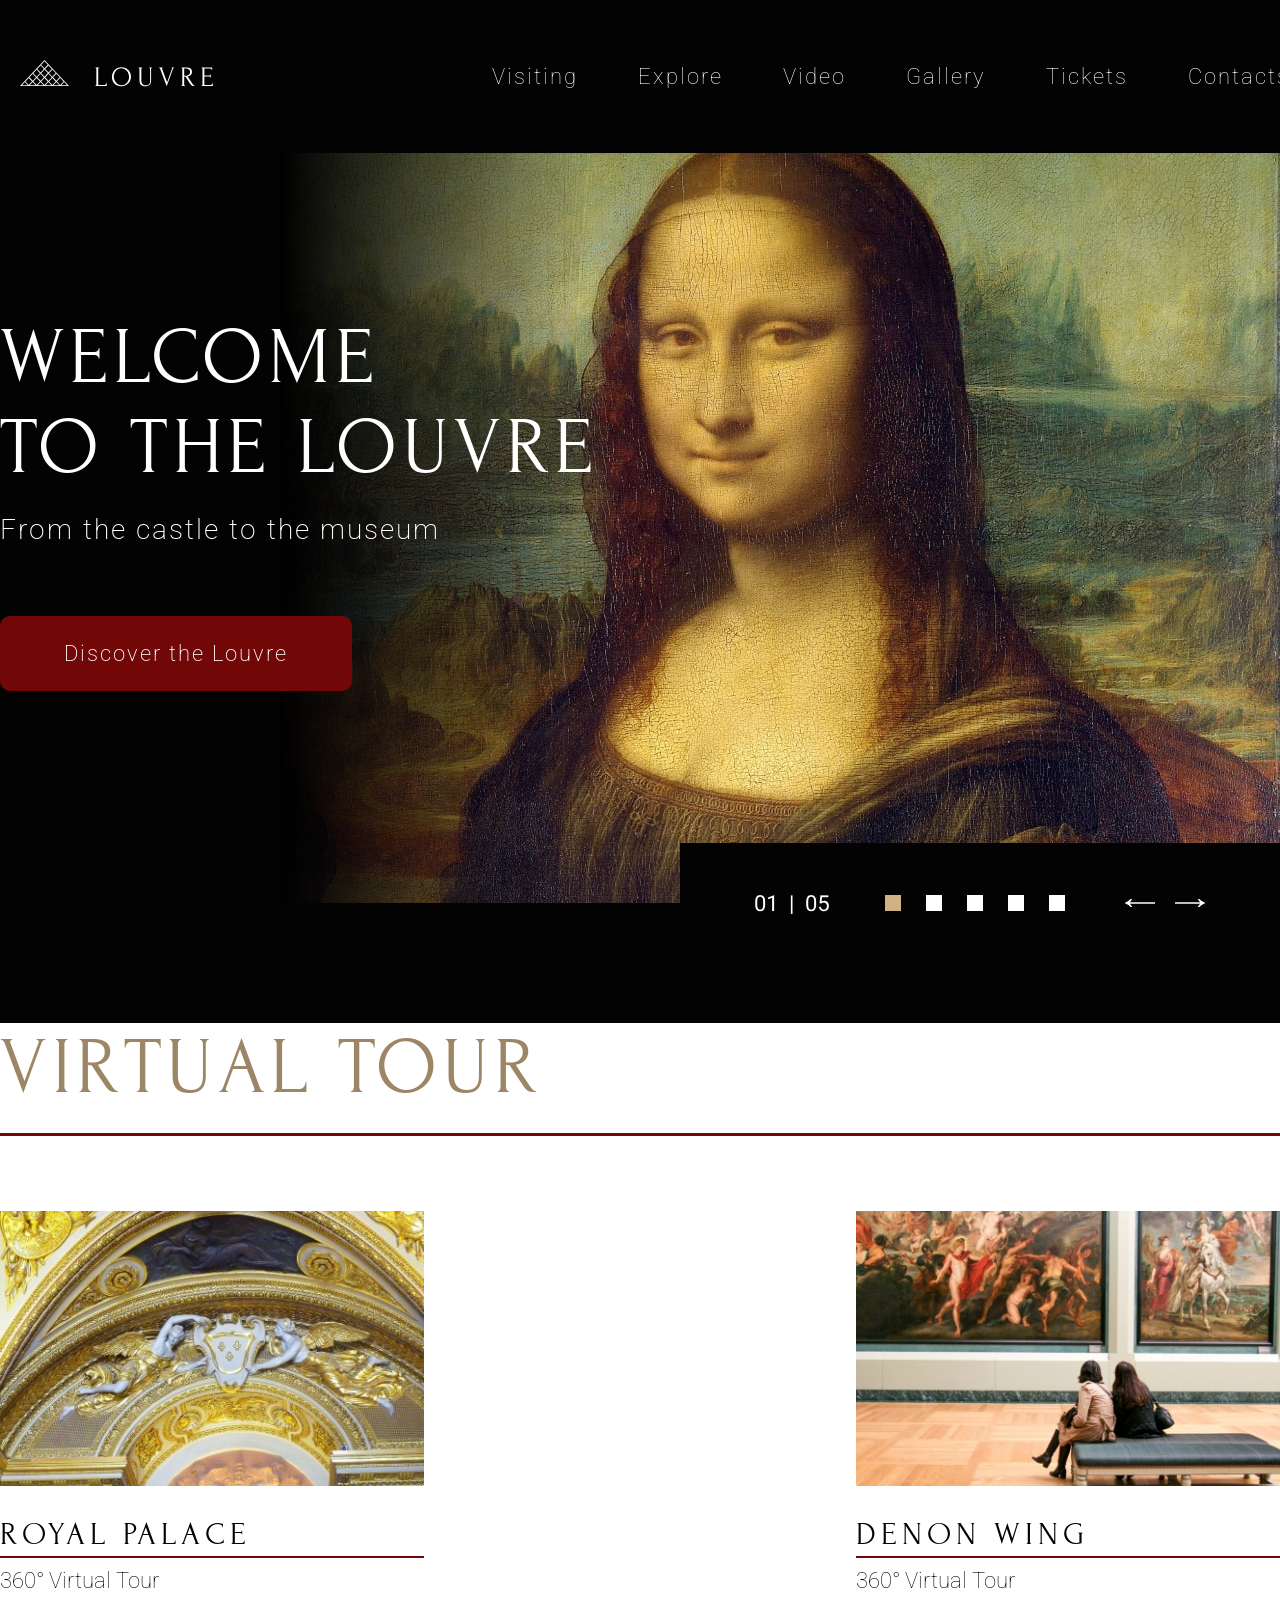
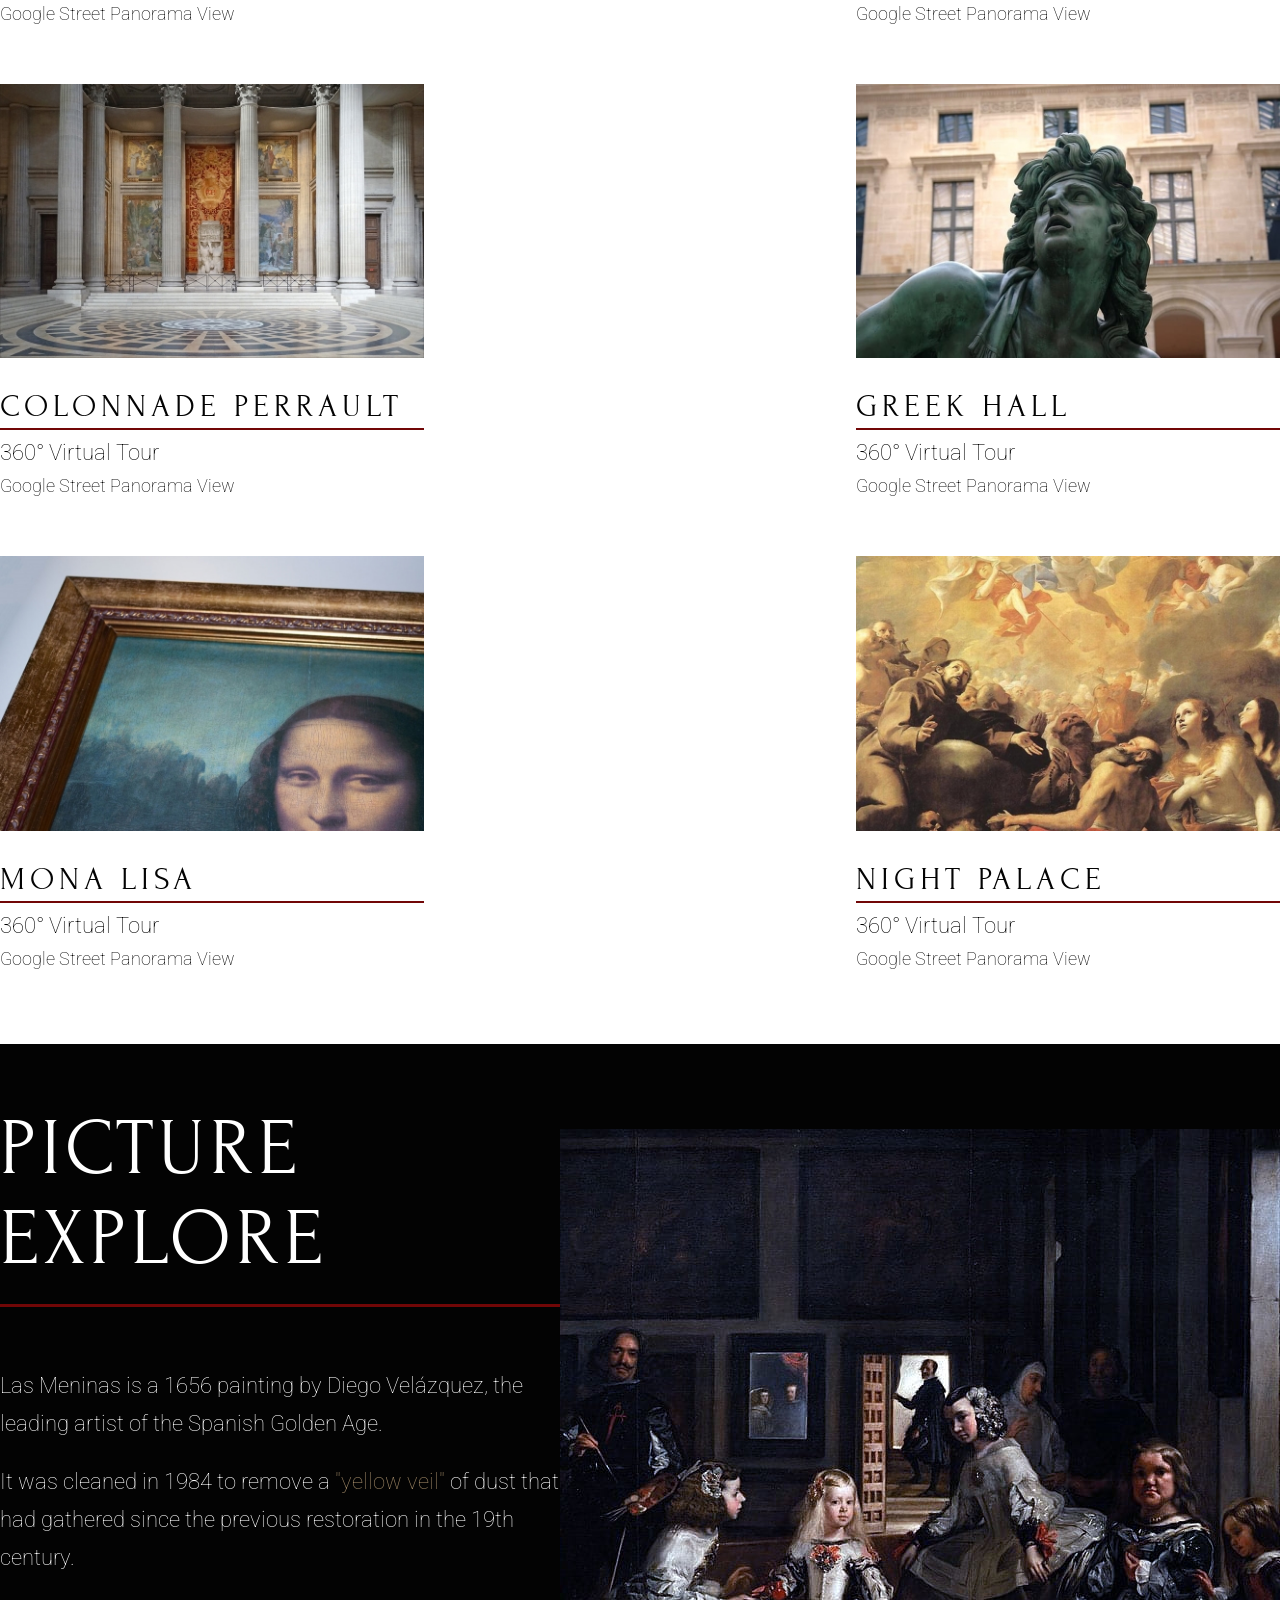
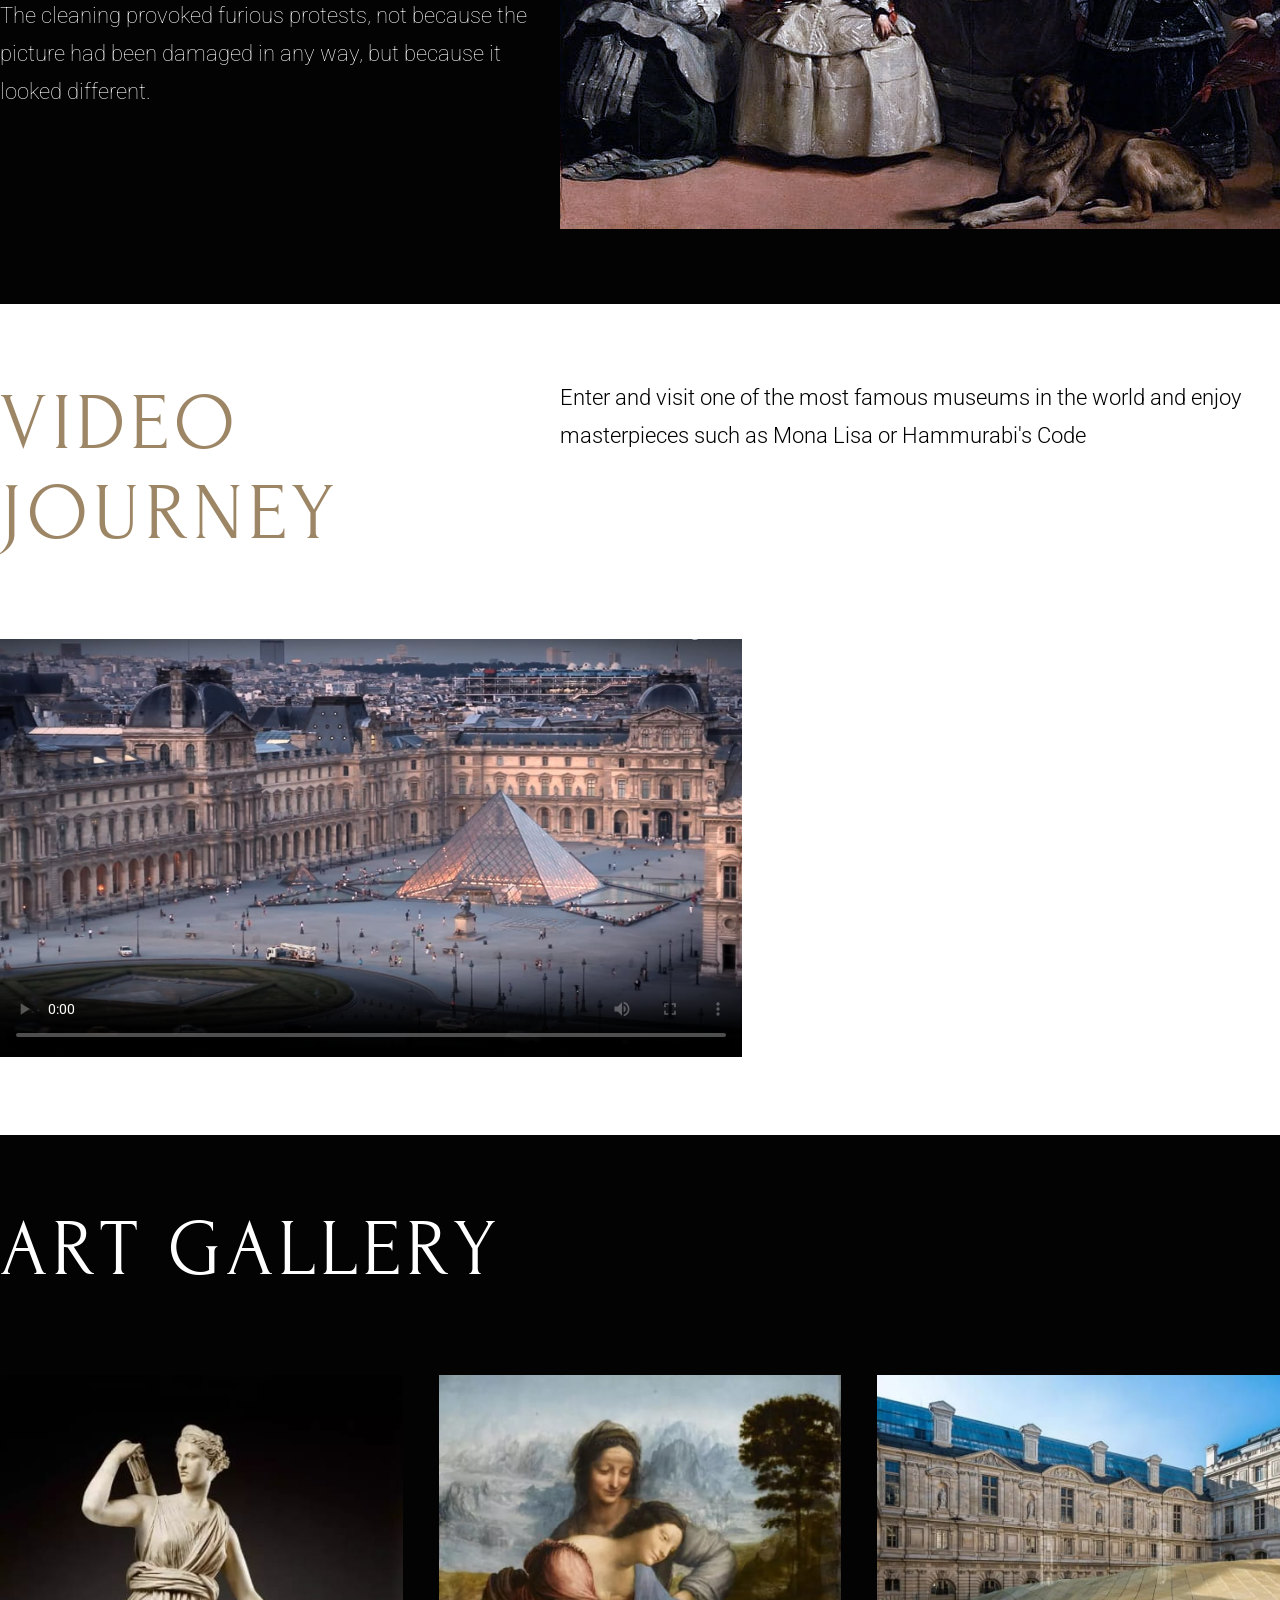
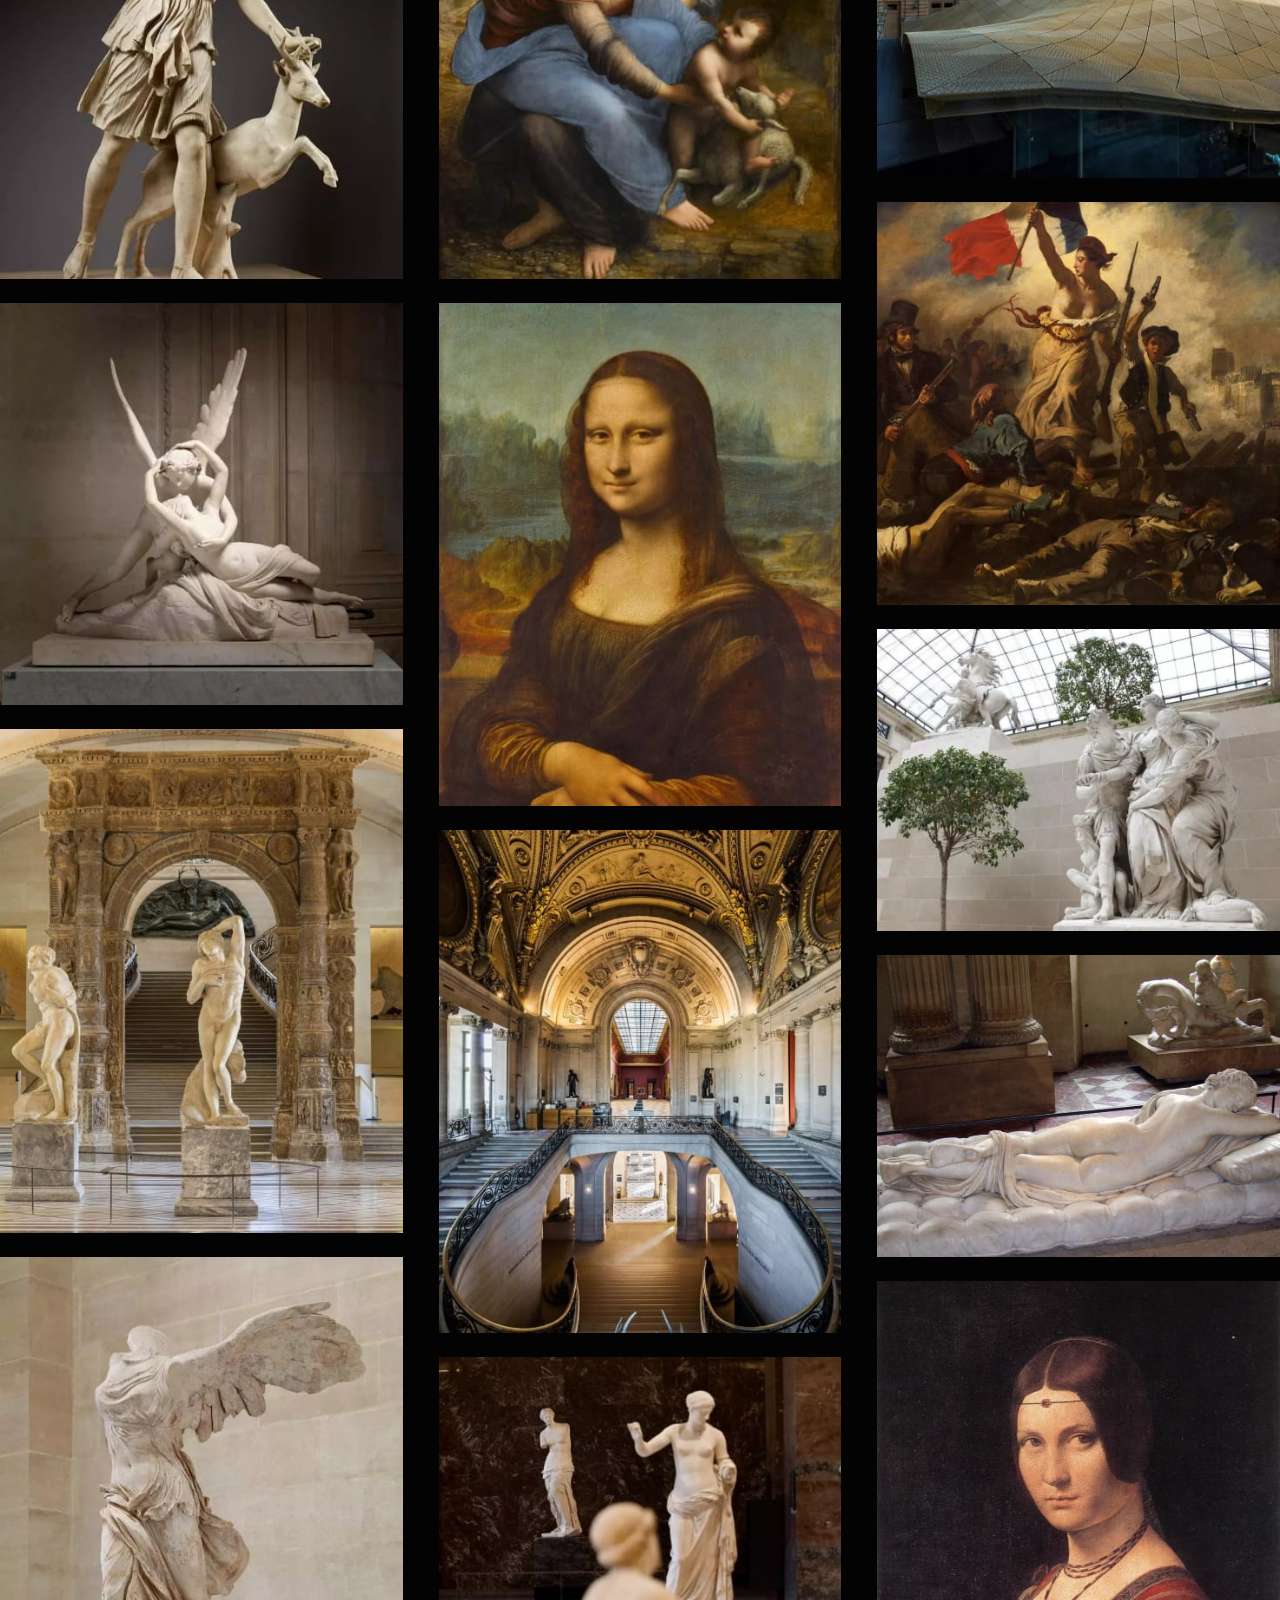
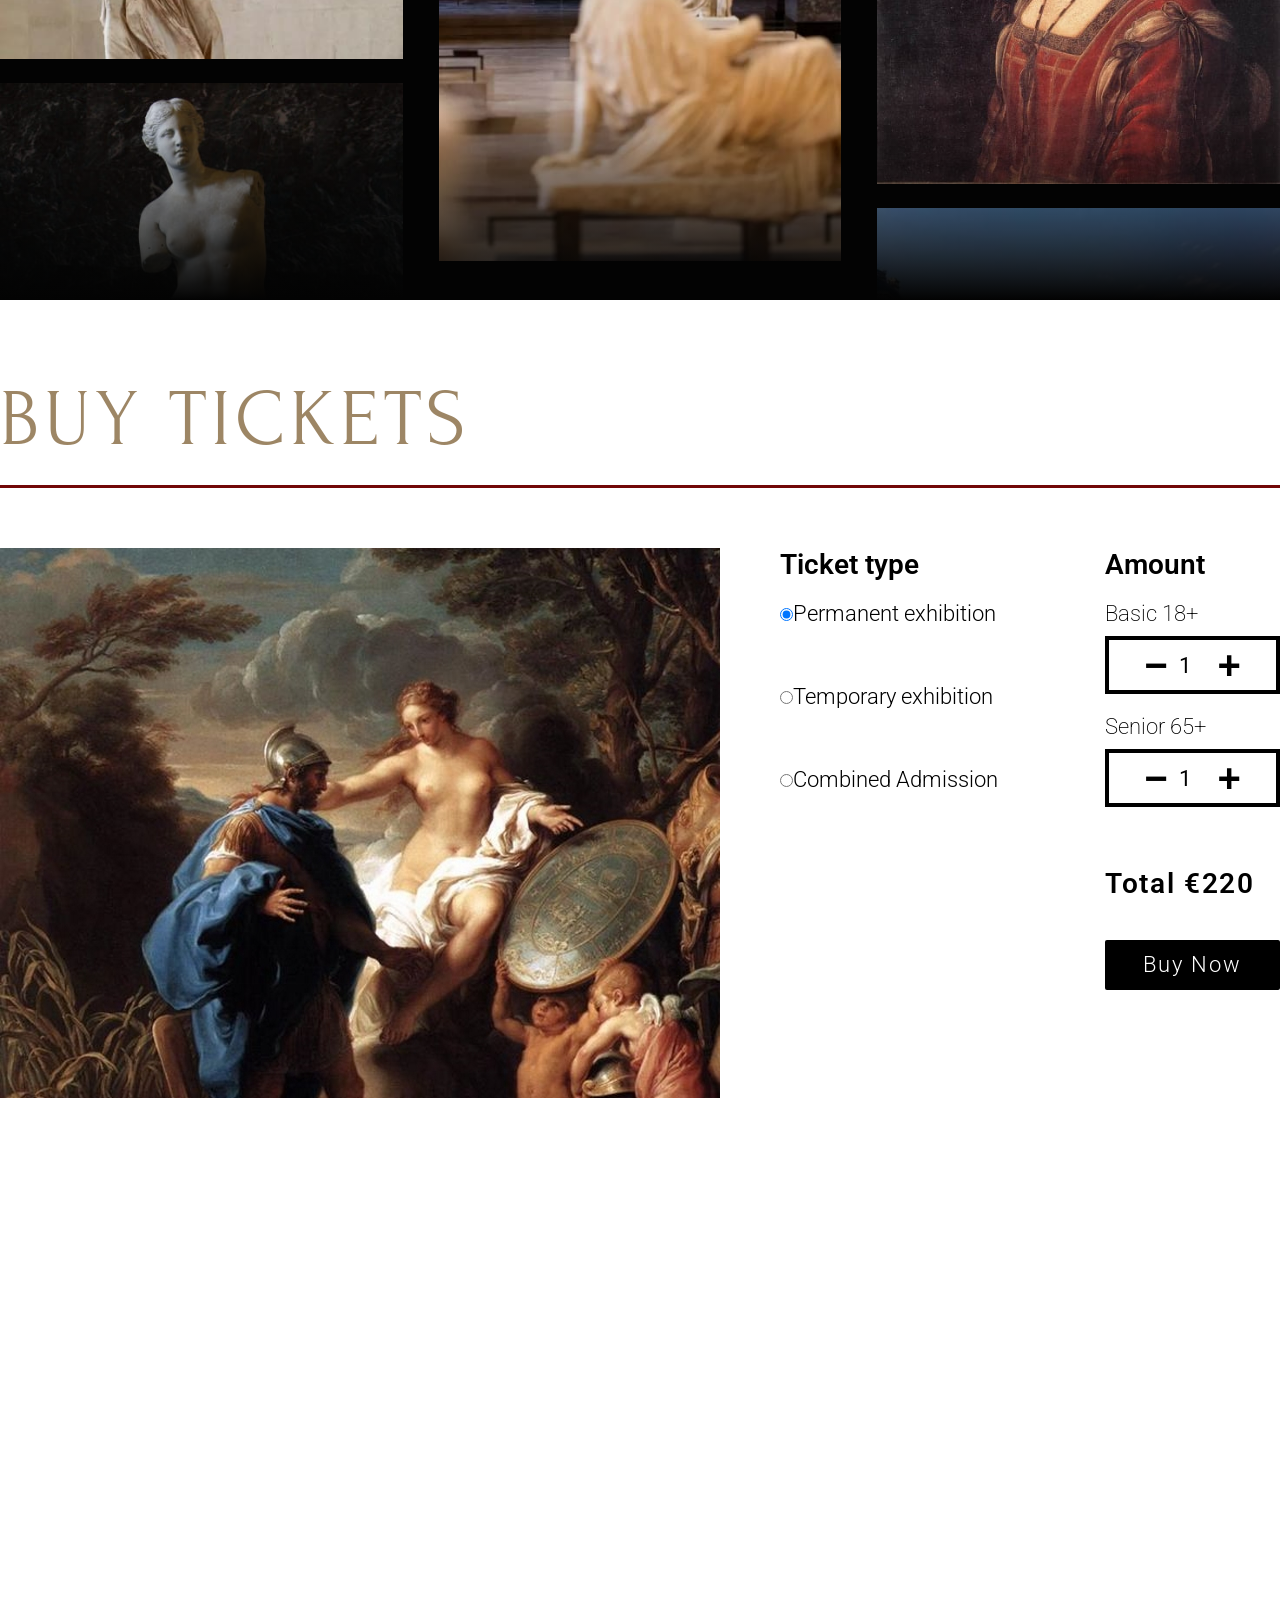
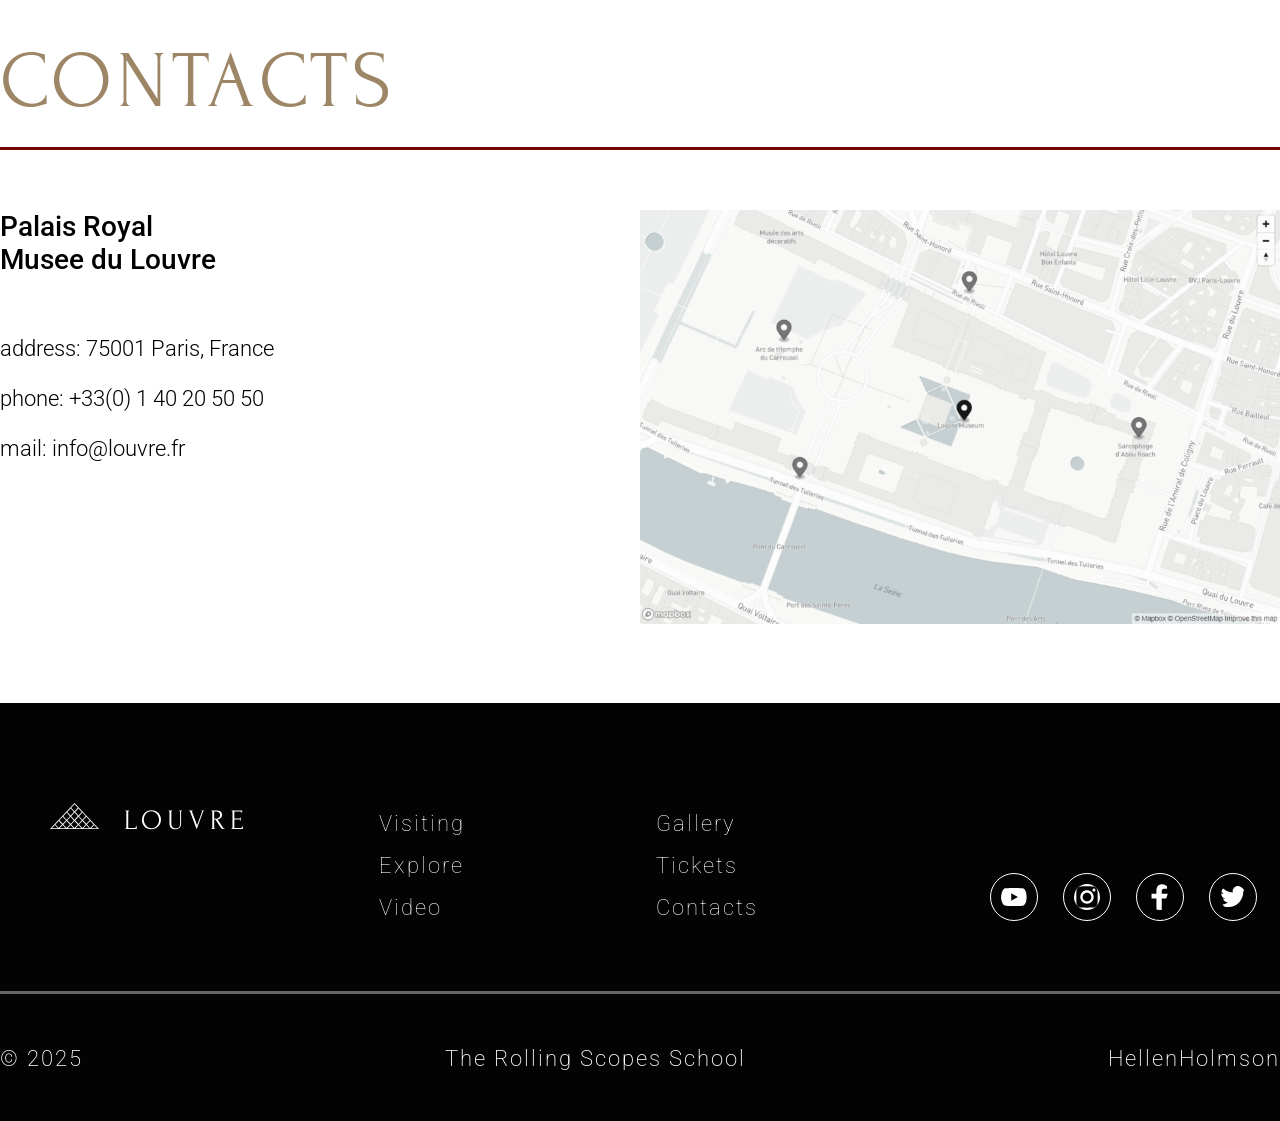
==== commit 1596d6cb: "fix: fix html, css" ====
--- a/museum/index.html
+++ b/museum/index.html
@@ -381,3 +381,4 @@
             </div>
         </footer>
     </body>
+</html>
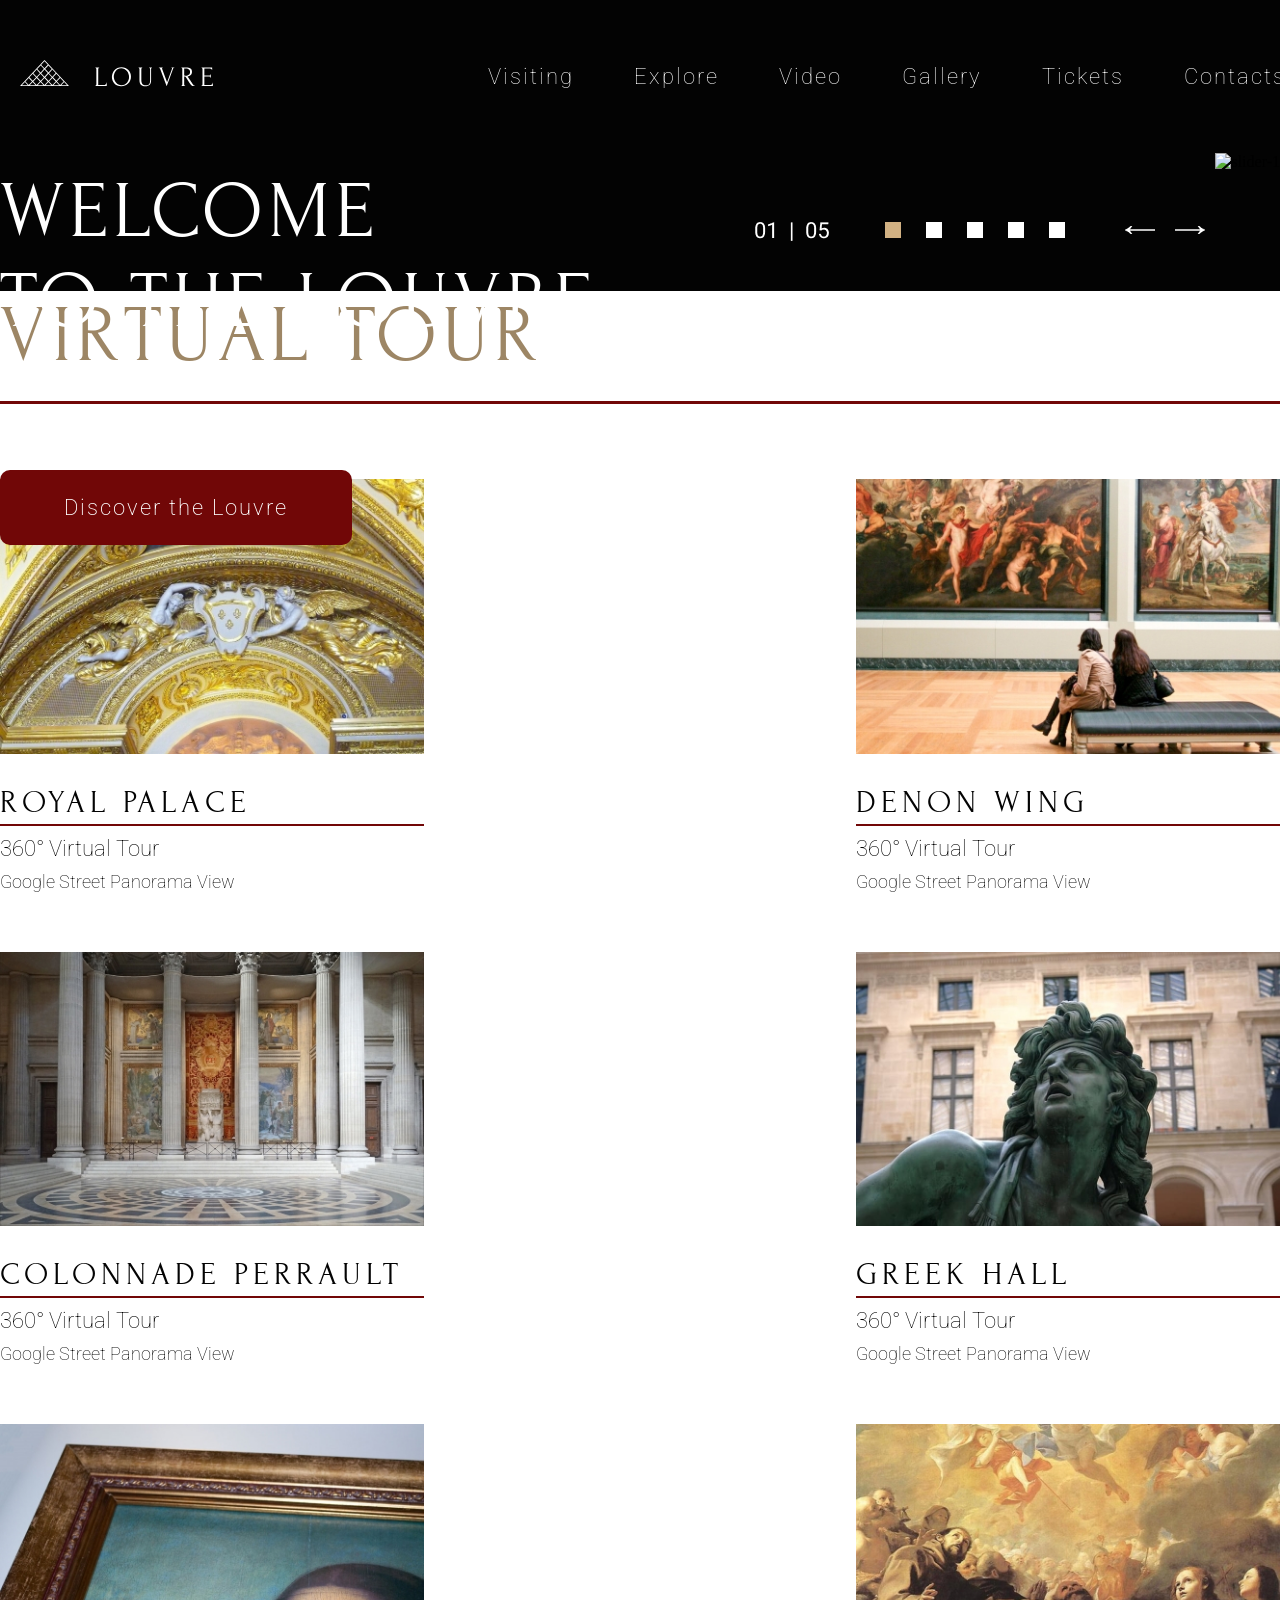
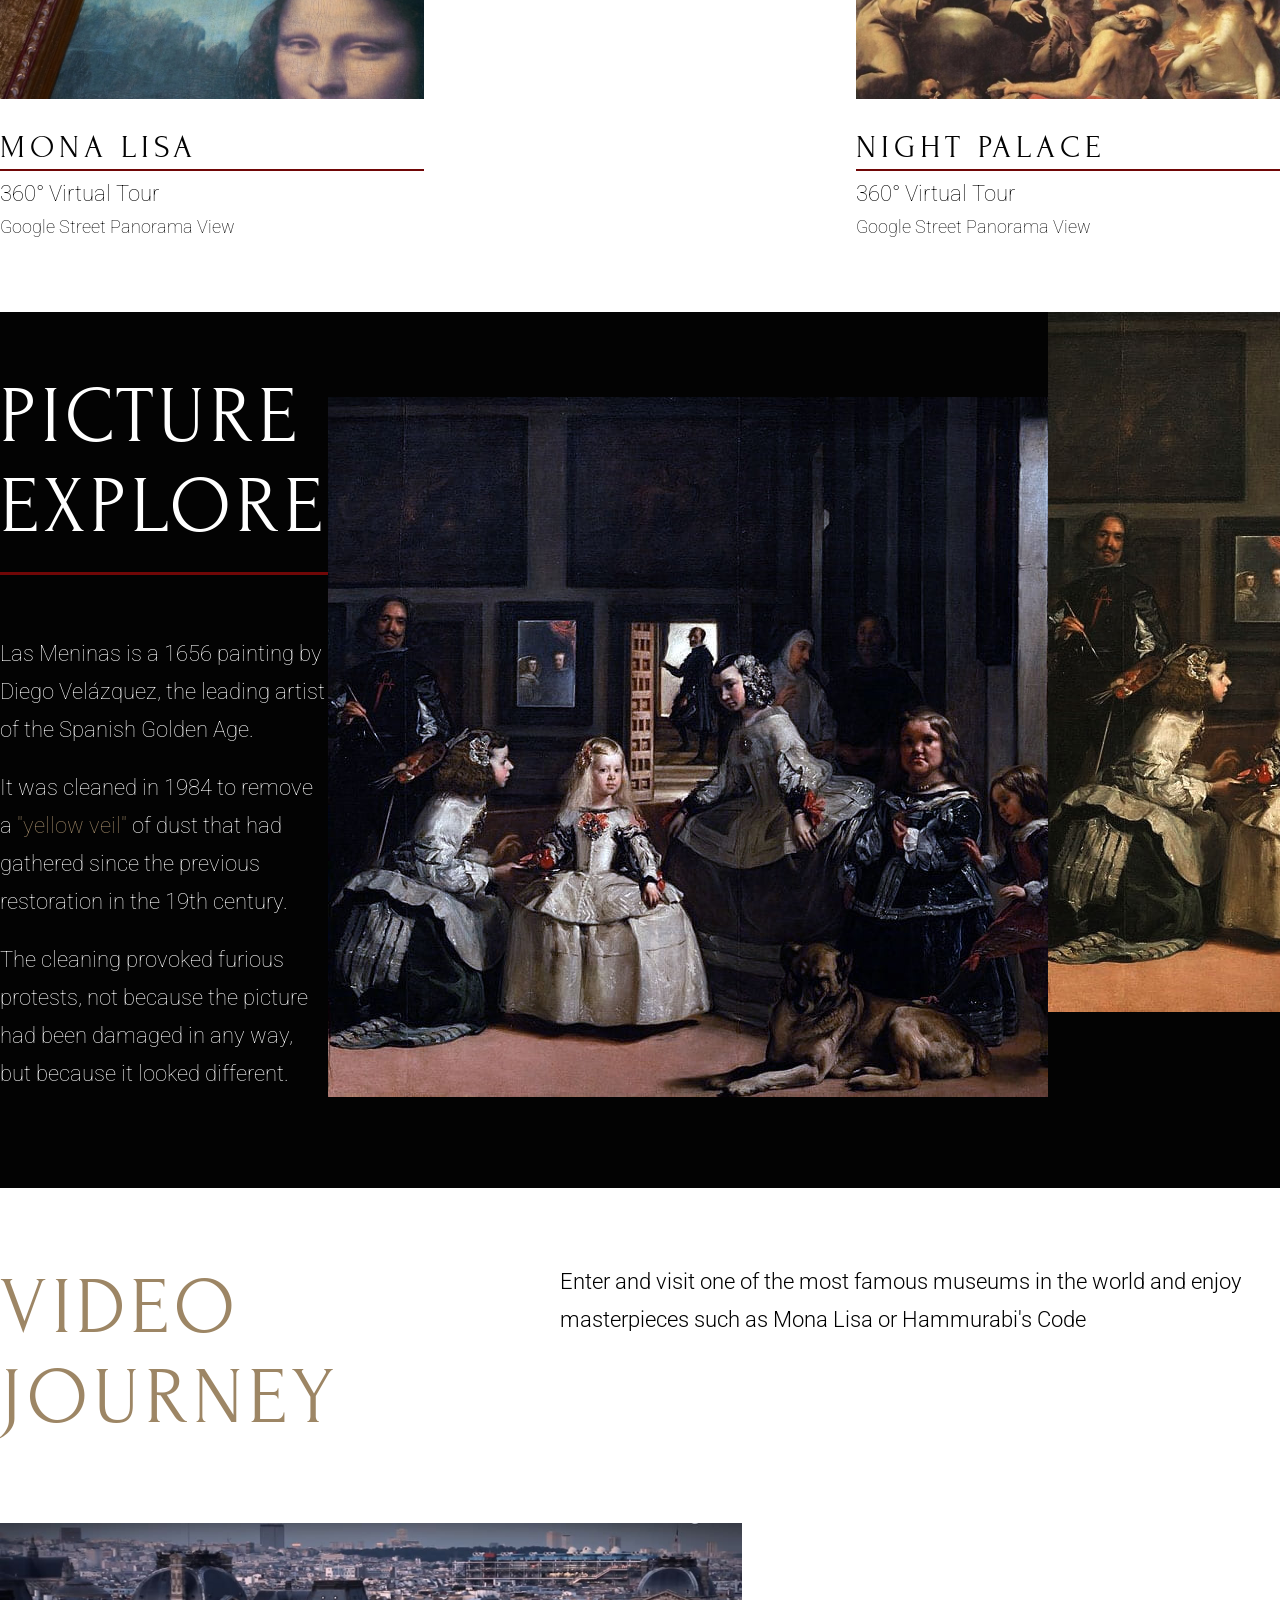
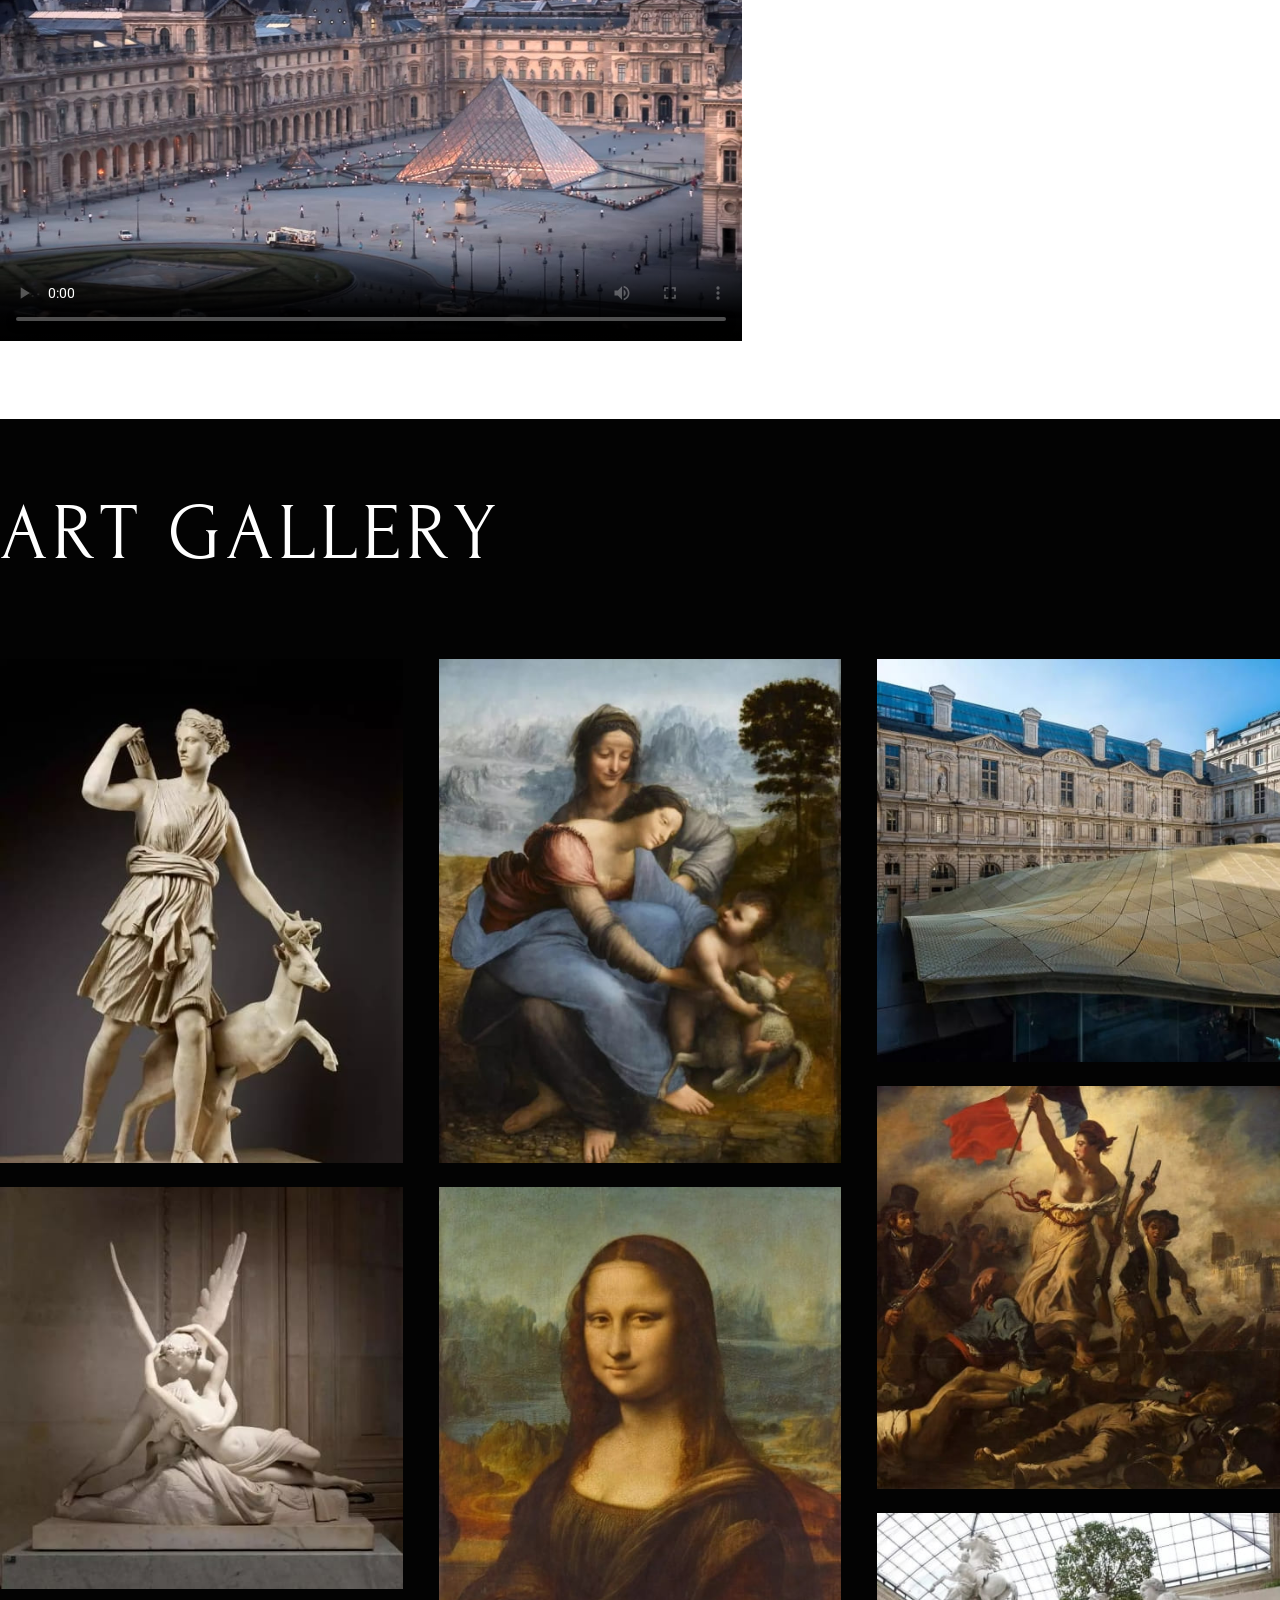
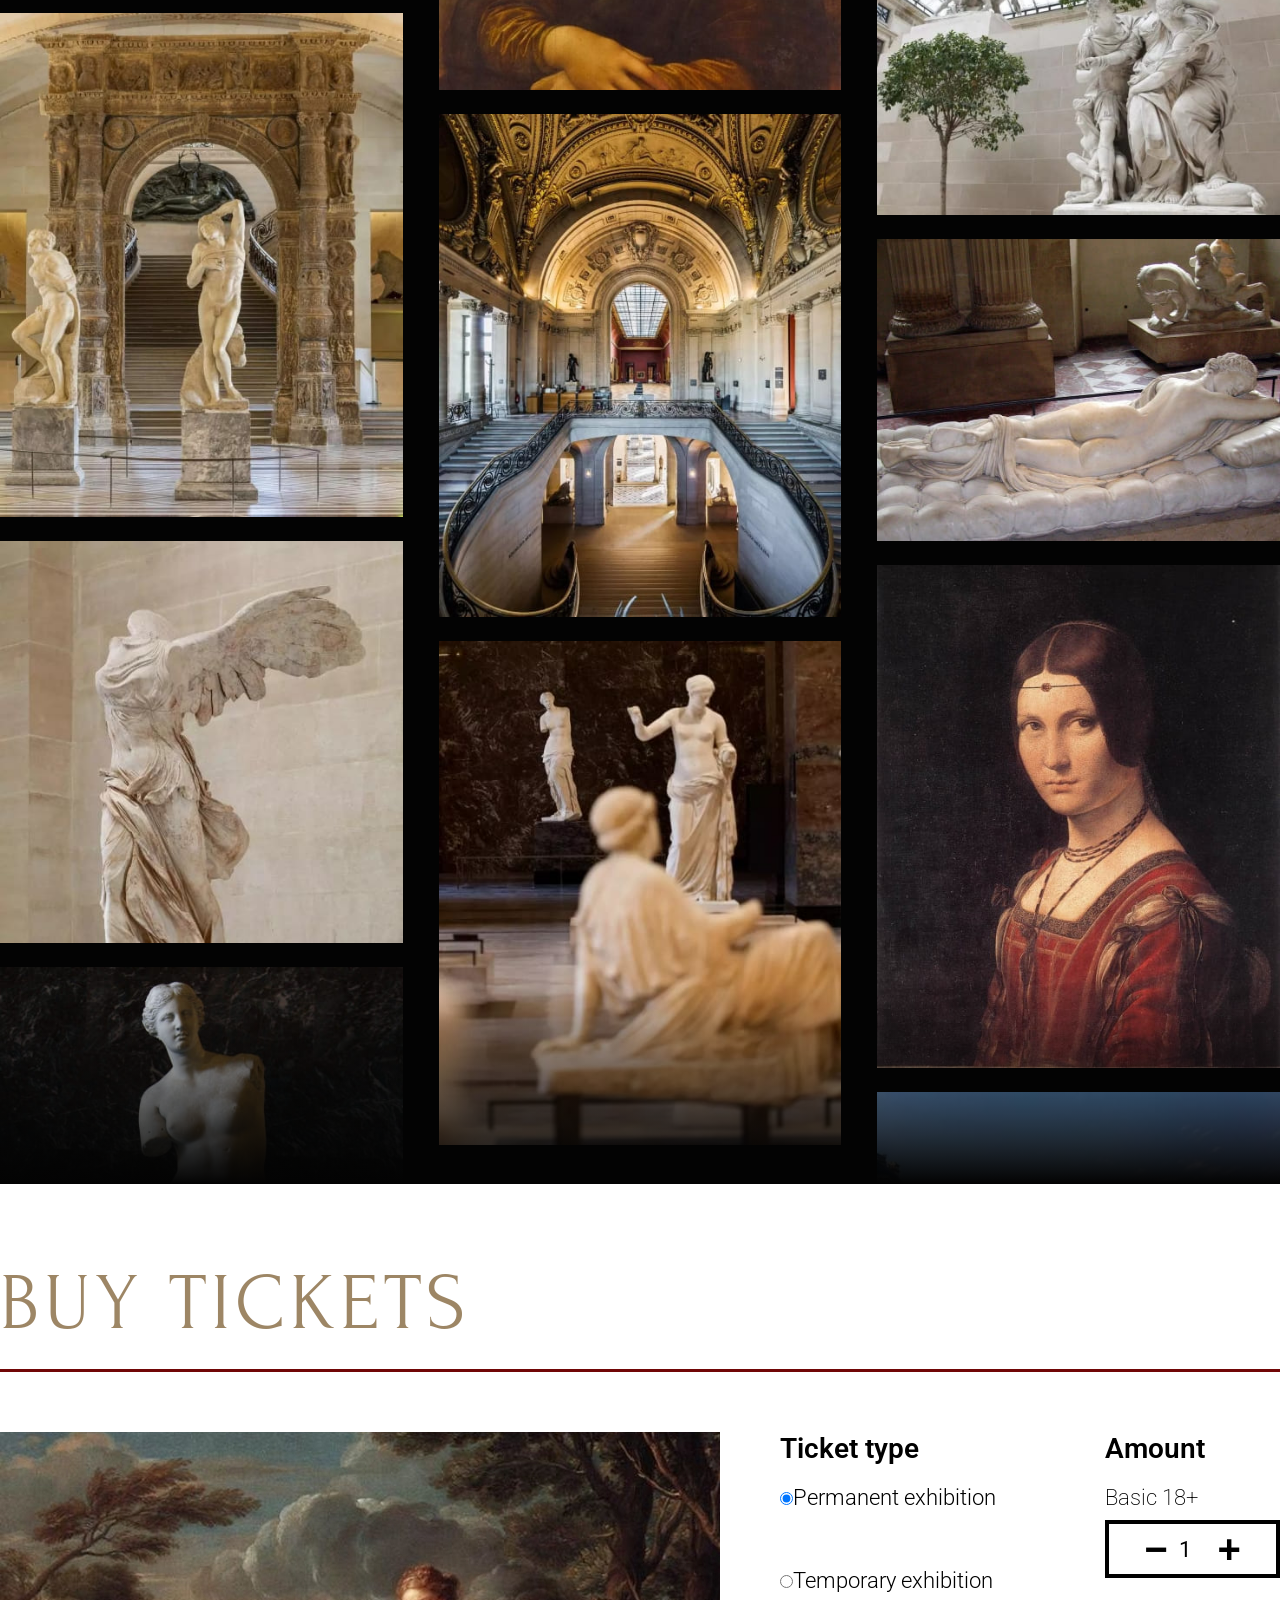
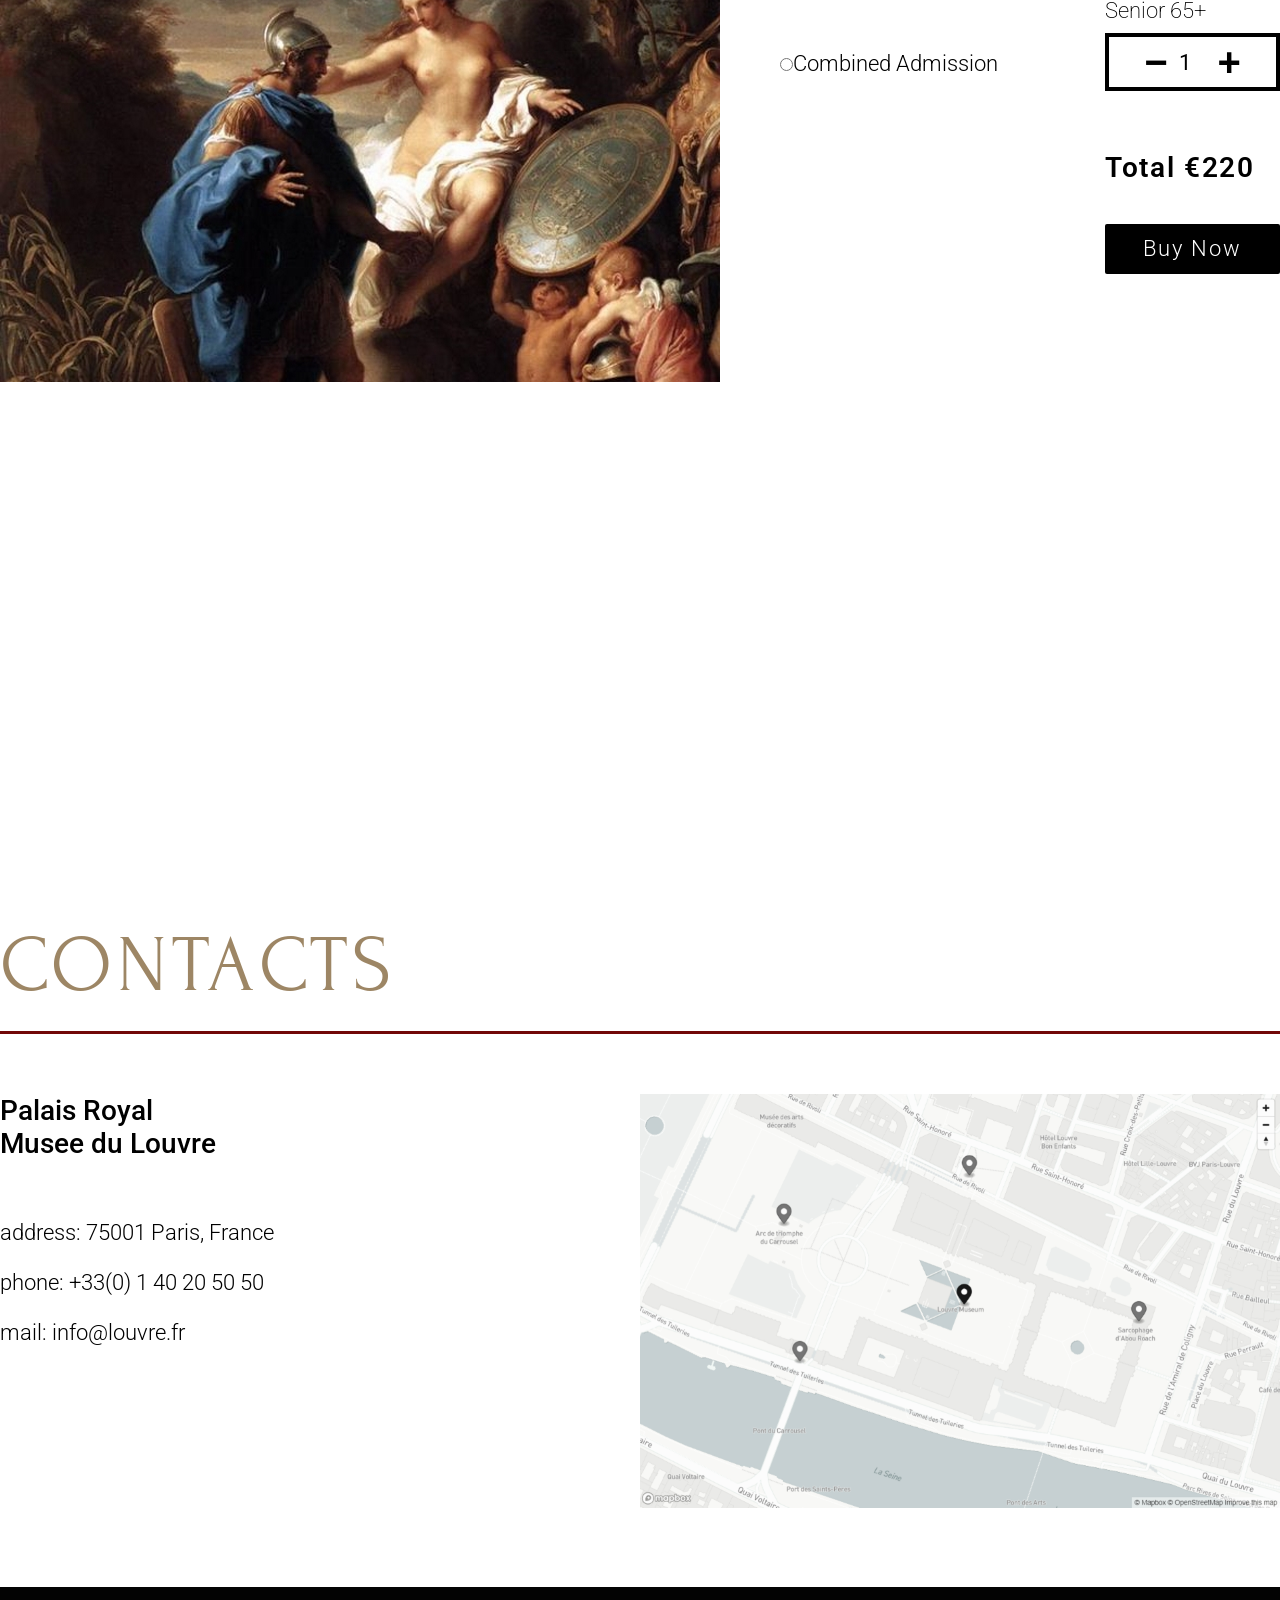
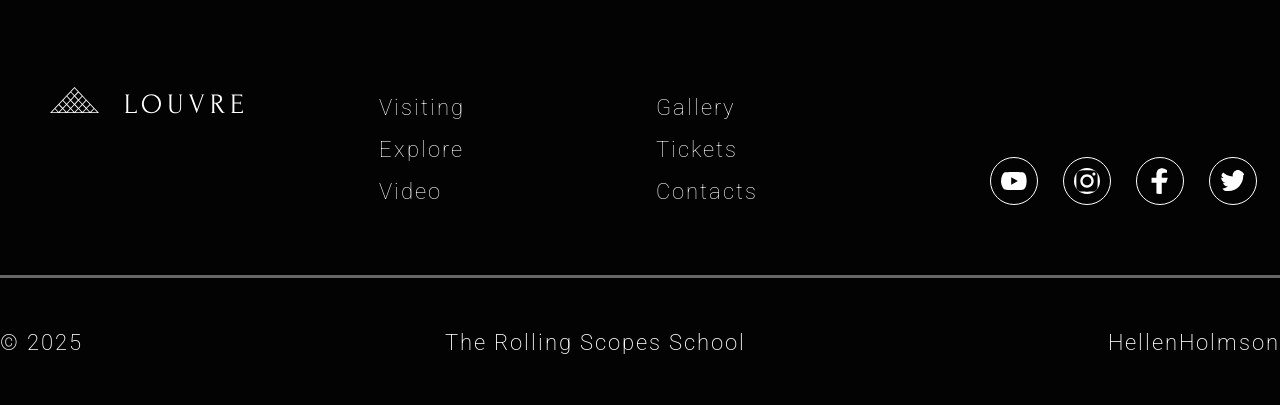
==== commit dcff4f94: "fix: update html" ====
--- a/museum/index.html
+++ b/museum/index.html
@@ -26,8 +26,8 @@
                         </defs>
                     </svg>
                 </div>
-                <nav class="header-nav">
-                    <ul class="nav-list">
+                <nav class="header-nav" >
+                    <ul class="nav-list" id="nav">
                         <li>
                             <a href="#visiting" class="header-li">Visiting</a>
                         </li>
@@ -48,6 +48,13 @@
                         </li>
                     </ul>
                 </nav>
+                <div class="burger-div">
+                    <button class="burger" id="burger">
+                        <span class="burger-line"></span>
+                        <span class="burger-line"></span>
+                        <span class="burger-line"></span>
+                    </button>
+                </div>
             </div>
         </header>
         <main>
@@ -69,7 +76,7 @@
                     </div>
                     <div class="wlc-right">
                         <div class="wlc-img">
-                            <img src="museum-images/bcmona.png" alt="Mona Lisa">
+                            <img src="museum-images/welcome-slide/wlc1.jpg" alt="slider-1">
                         </div>
                         <div class="wlc-slider">
                             <img src="museum-images/Slider-pagination.png" alt="slider">
@@ -158,8 +165,12 @@
                             <p class="exp-p p-hidden">The cleaning provoked furious protests, not because the picture had been damaged in any way, but because it looked different.</p>
                         
                         </div>
-                        <div class="exp-right">
-                            <img class="exp-img-aft" src="museum-images/after.jpg" alt="After">
+                        <div class="exp-right" id="exp-right">
+                            <img class="exp-img-aft" src="museum-images/after.jpg" alt="after">
+                            <div class="bot" id="bot">
+                                <img src="museum-images/before.jpg" alt="before">
+                            </div>
+                            <div class="bar" id="bar"></div>
                         </div>
                     </div>
                 </div>
@@ -195,22 +206,22 @@
                         <h2 class="gallery-h">ART GALLERY</h2>
                     </div>
                     <div class="picture-container">
-                        <div class="picture-inner-container">
-                            <img src="museum-images/gallery/galery2.jpg" alt="img">
-                            <img src="museum-images/gallery/galery1.jpg" alt="img">
-                            <img src="museum-images/gallery/galery3.jpg" alt="img">
-                            <img src="museum-images/gallery/galery4.jpg" alt="img">
-                            <img src="museum-images/gallery/galery5.jpg" alt="img">
-                            <img src="museum-images/gallery/galery6.jpg" alt="img">
-                            <img src="museum-images/gallery/galery7.jpg" alt="img">
-                            <img src="museum-images/gallery/galery8.jpg" alt="img">
-                            <img src="museum-images/gallery/galery9.jpg" alt="img">
-                            <img src="museum-images/gallery/galery10.jpg" alt="img">
-                            <img src="museum-images/gallery/galery11.jpg" alt="img">
-                            <img src="museum-images/gallery/galery12.jpg" alt="img">
-                            <img src="museum-images/gallery/galery13.jpg" alt="img">
-                            <img src="museum-images/gallery/galery14.jpg" alt="img">
-                            <img src="museum-images/gallery/galery15.jpg" alt="img">
+                        <div class="picture-inner-container" id="">
+                            <img class="gallery-img" src="museum-images/gallery/galery2.jpg" alt="img">
+                            <img class="gallery-img" src="museum-images/gallery/galery1.jpg" alt="img">
+                            <img class="gallery-img" src="museum-images/gallery/galery3.jpg" alt="img">
+                            <img class="gallery-img" src="museum-images/gallery/galery4.jpg" alt="img">
+                            <img class="gallery-img" src="museum-images/gallery/galery5.jpg" alt="img">
+                            <img class="gallery-img" src="museum-images/gallery/galery6.jpg" alt="img">
+                            <img class="gallery-img" src="museum-images/gallery/galery7.jpg" alt="img">
+                            <img class="gallery-img" src="museum-images/gallery/galery8.jpg" alt="img">
+                            <img class="gallery-img" src="museum-images/gallery/galery9.jpg" alt="img">
+                            <img class="gallery-img" src="museum-images/gallery/galery10.jpg" alt="img">
+                            <img class="gallery-img" src="museum-images/gallery/galery11.jpg" alt="img">
+                            <img class="gallery-img" src="museum-images/gallery/galery12.jpg" alt="img">
+                            <img class="gallery-img" src="museum-images/gallery/galery13.jpg" alt="img">
+                            <img class="gallery-img" src="museum-images/gallery/galery14.jpg" alt="img">
+                            <img class="gallery-img" src="museum-images/gallery/galery15.jpg" alt="img">
                         </div>
                     </div>
                 </div>
@@ -380,5 +391,7 @@
                 <span class="footer-bottom-text">HellenHolmson</span>
             </div>
         </footer>
+        <script defer src="museum-script.js"></script>
     </body>
-</html>+</html>
+
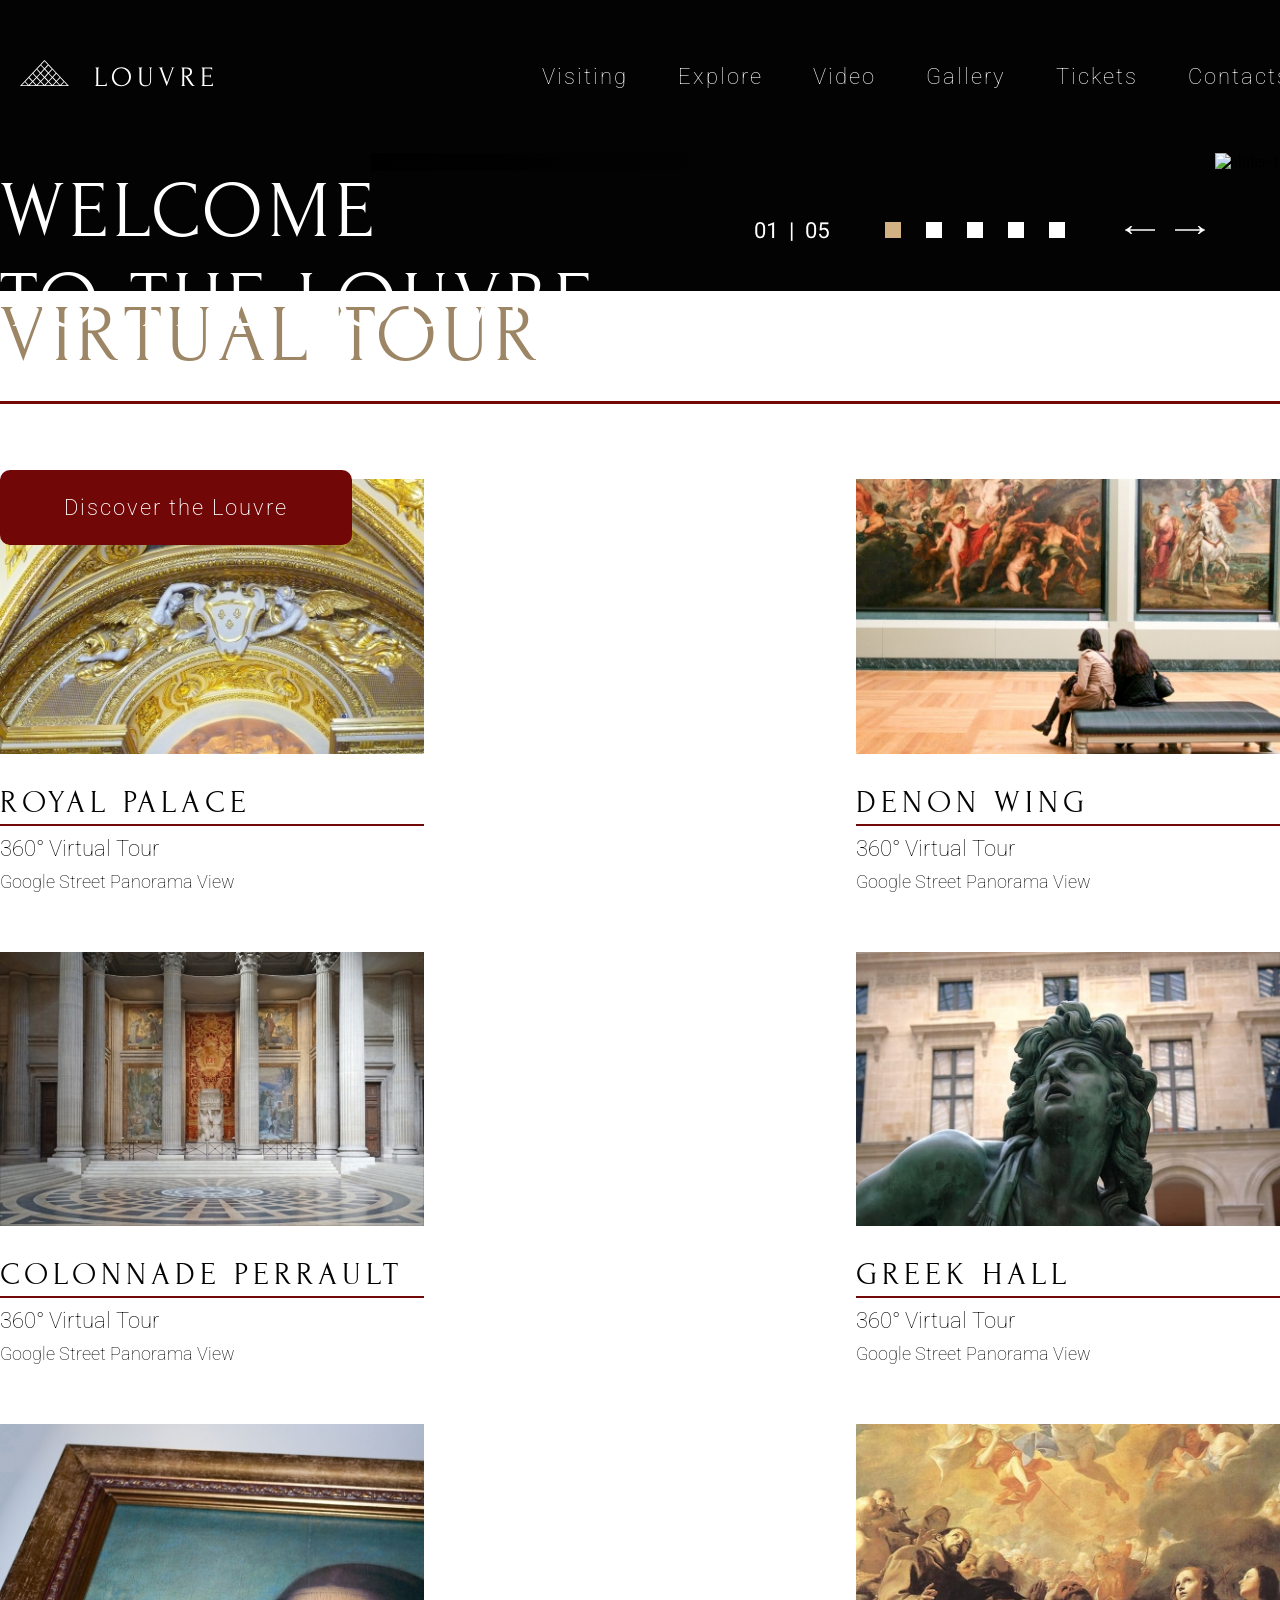
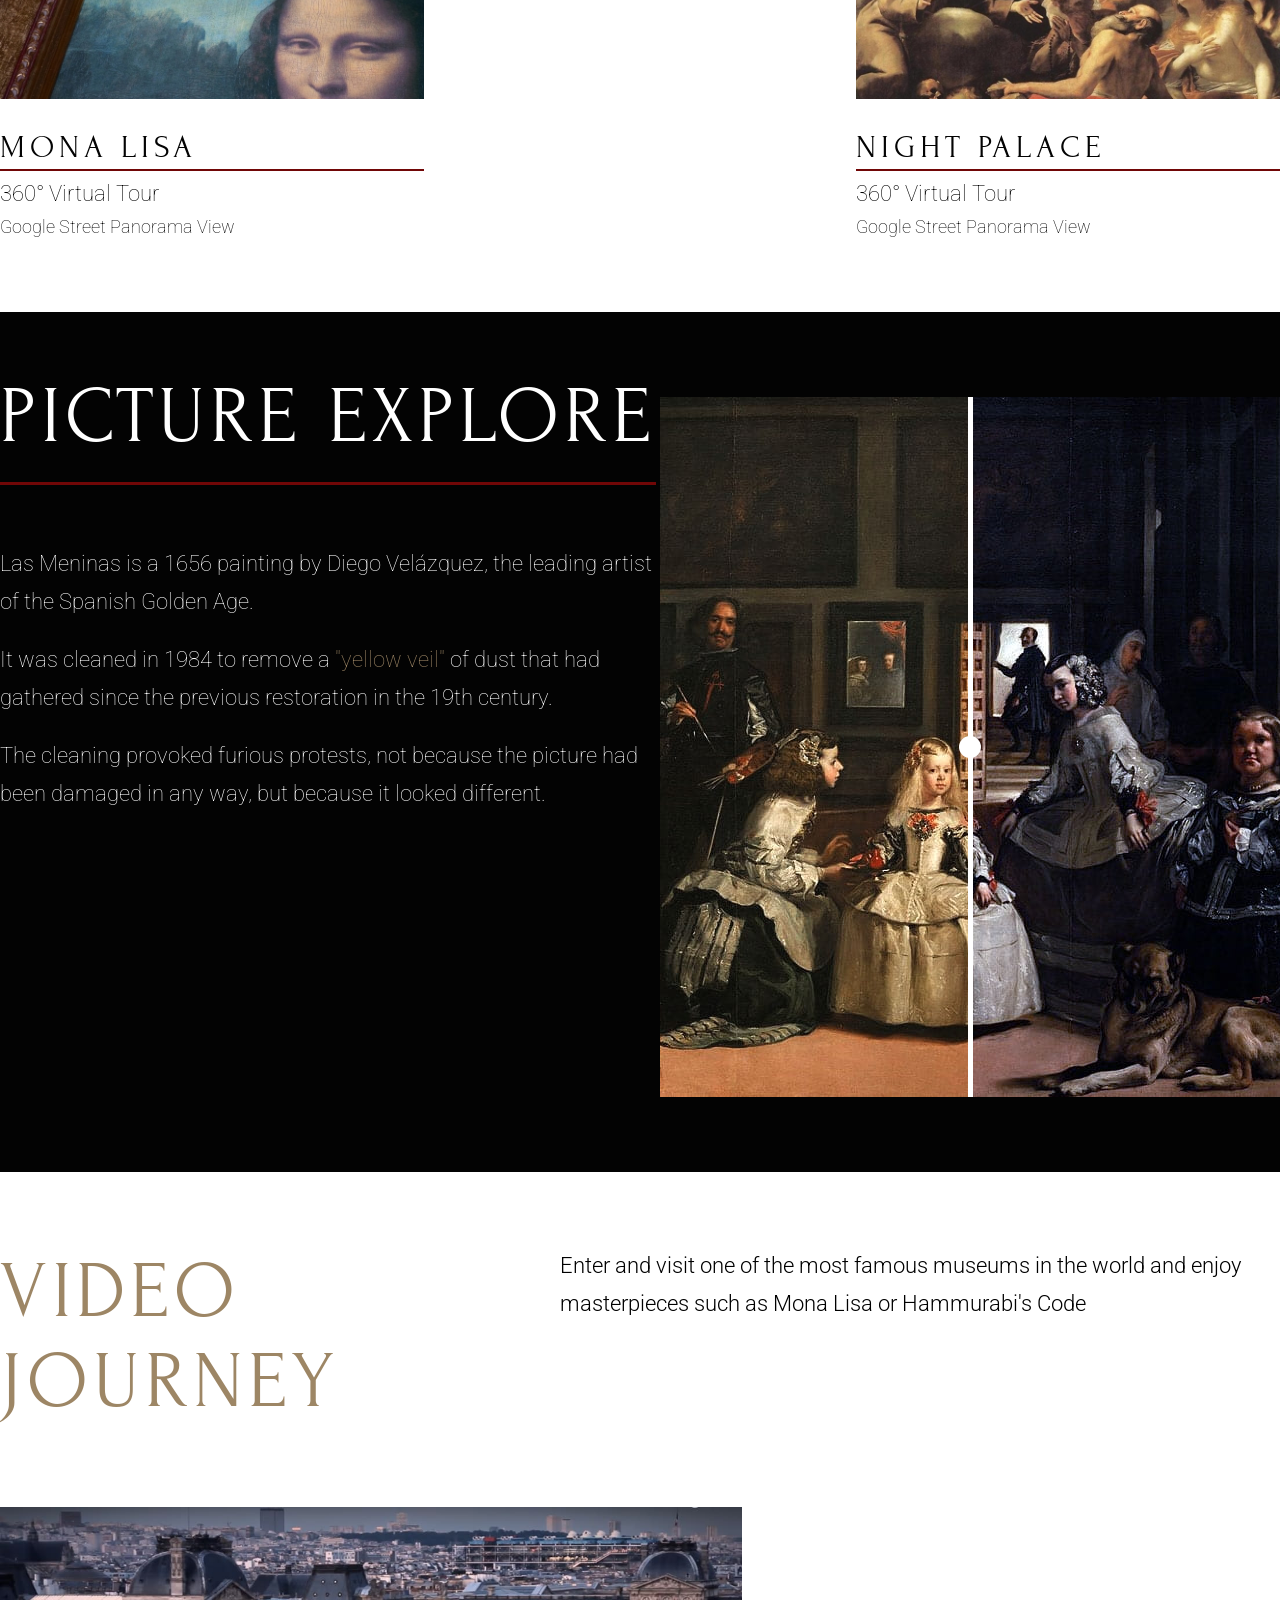
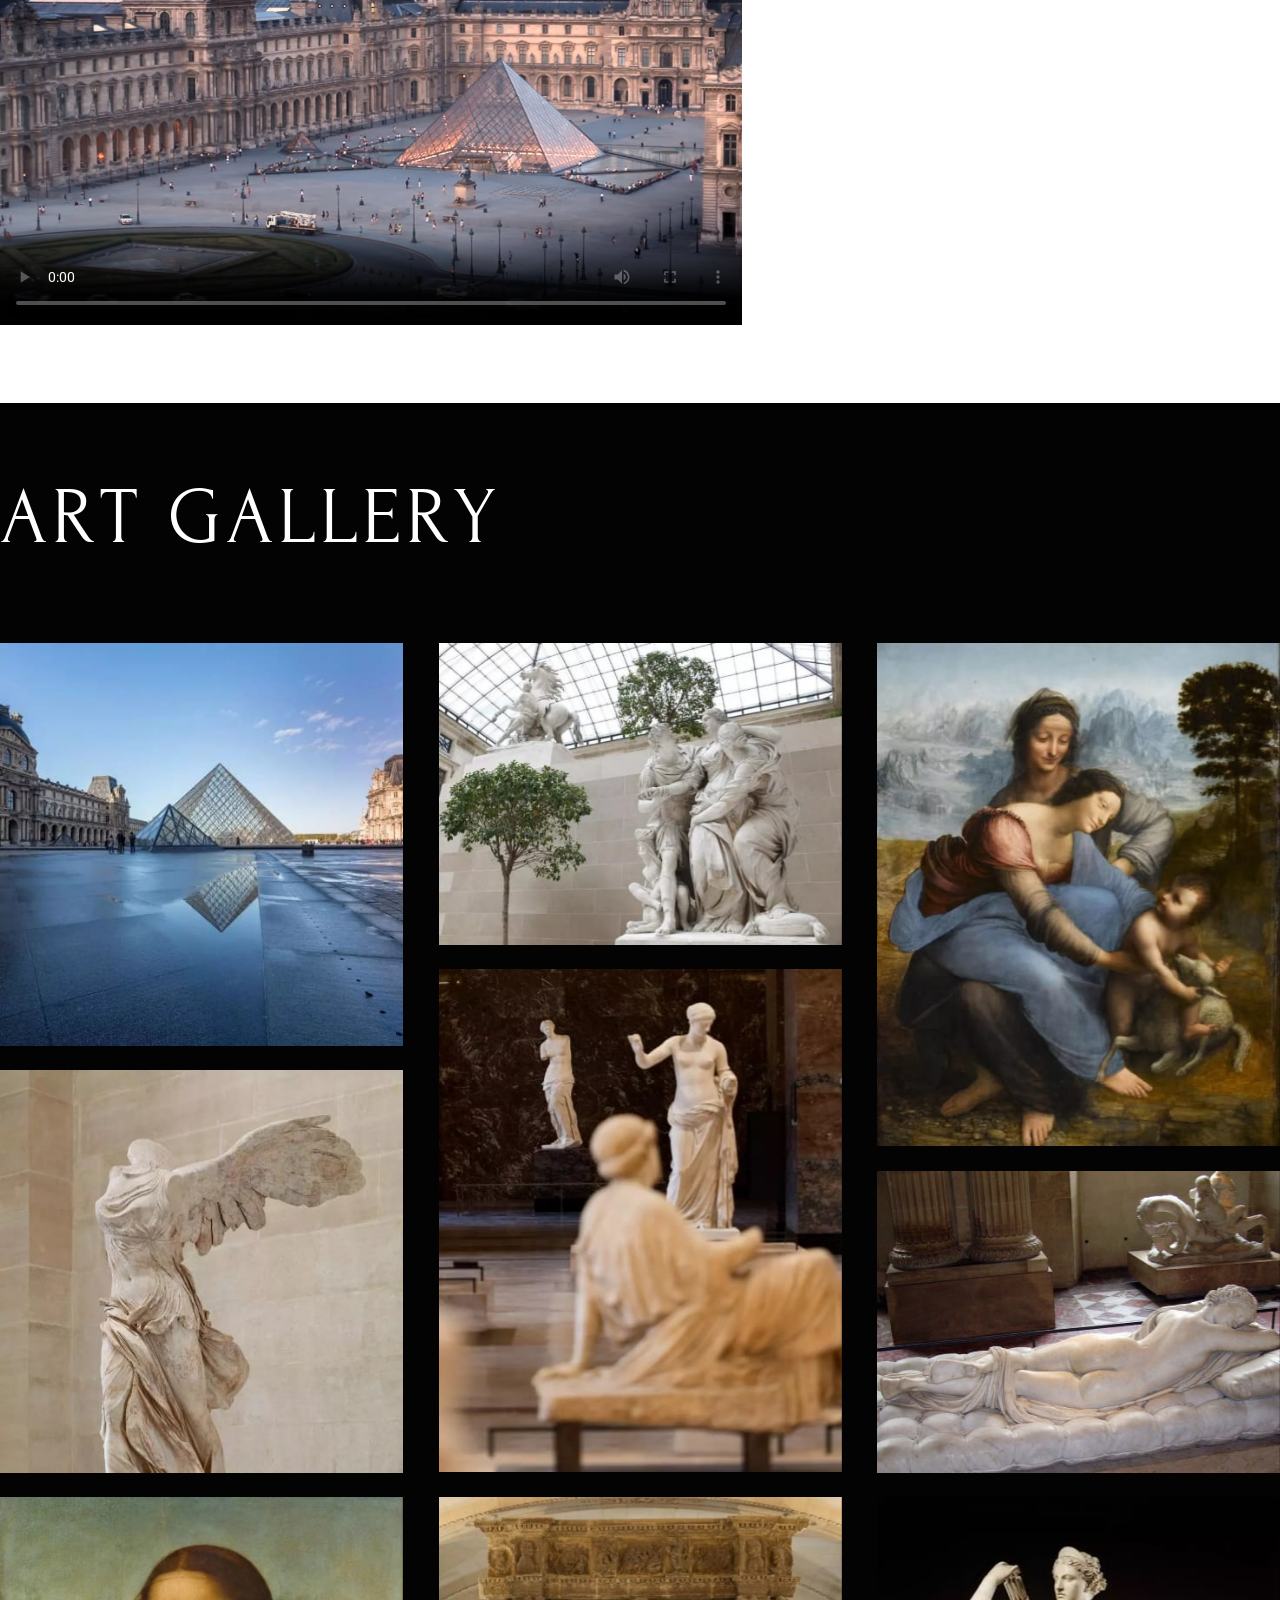
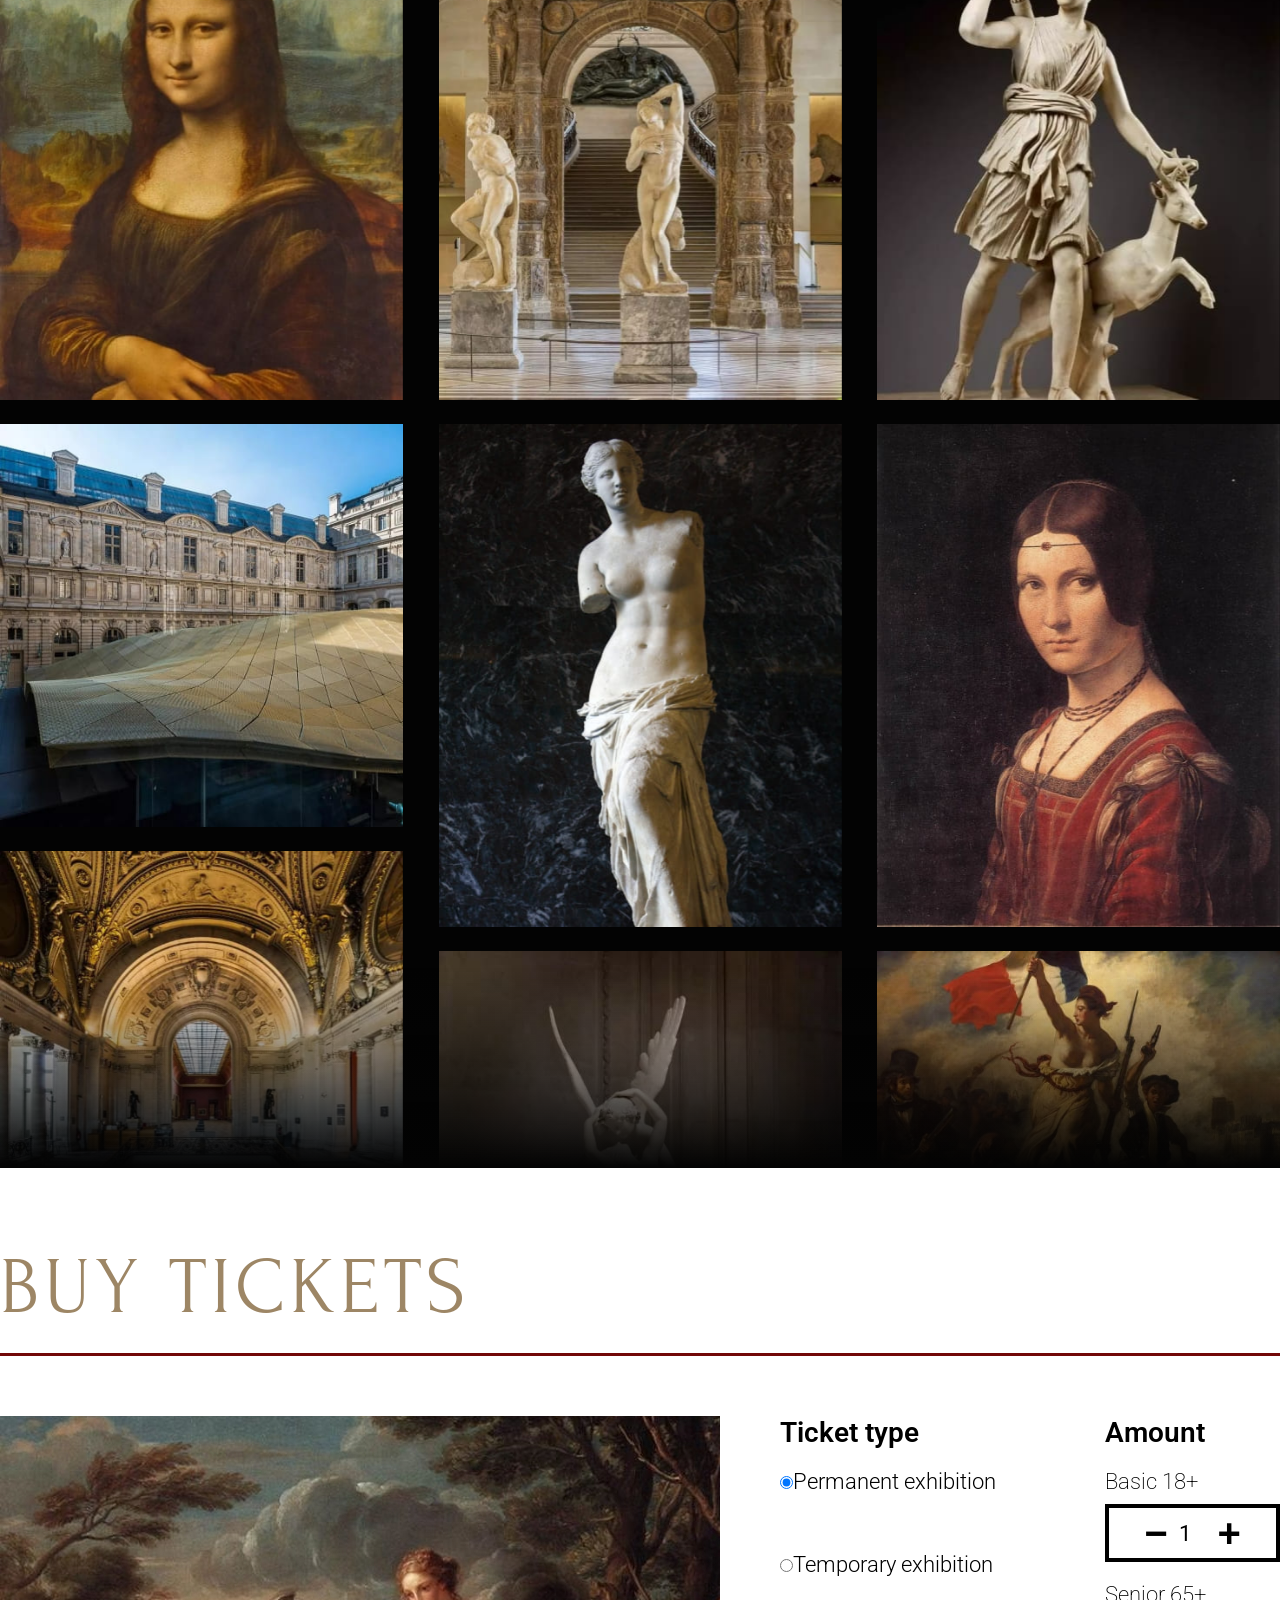
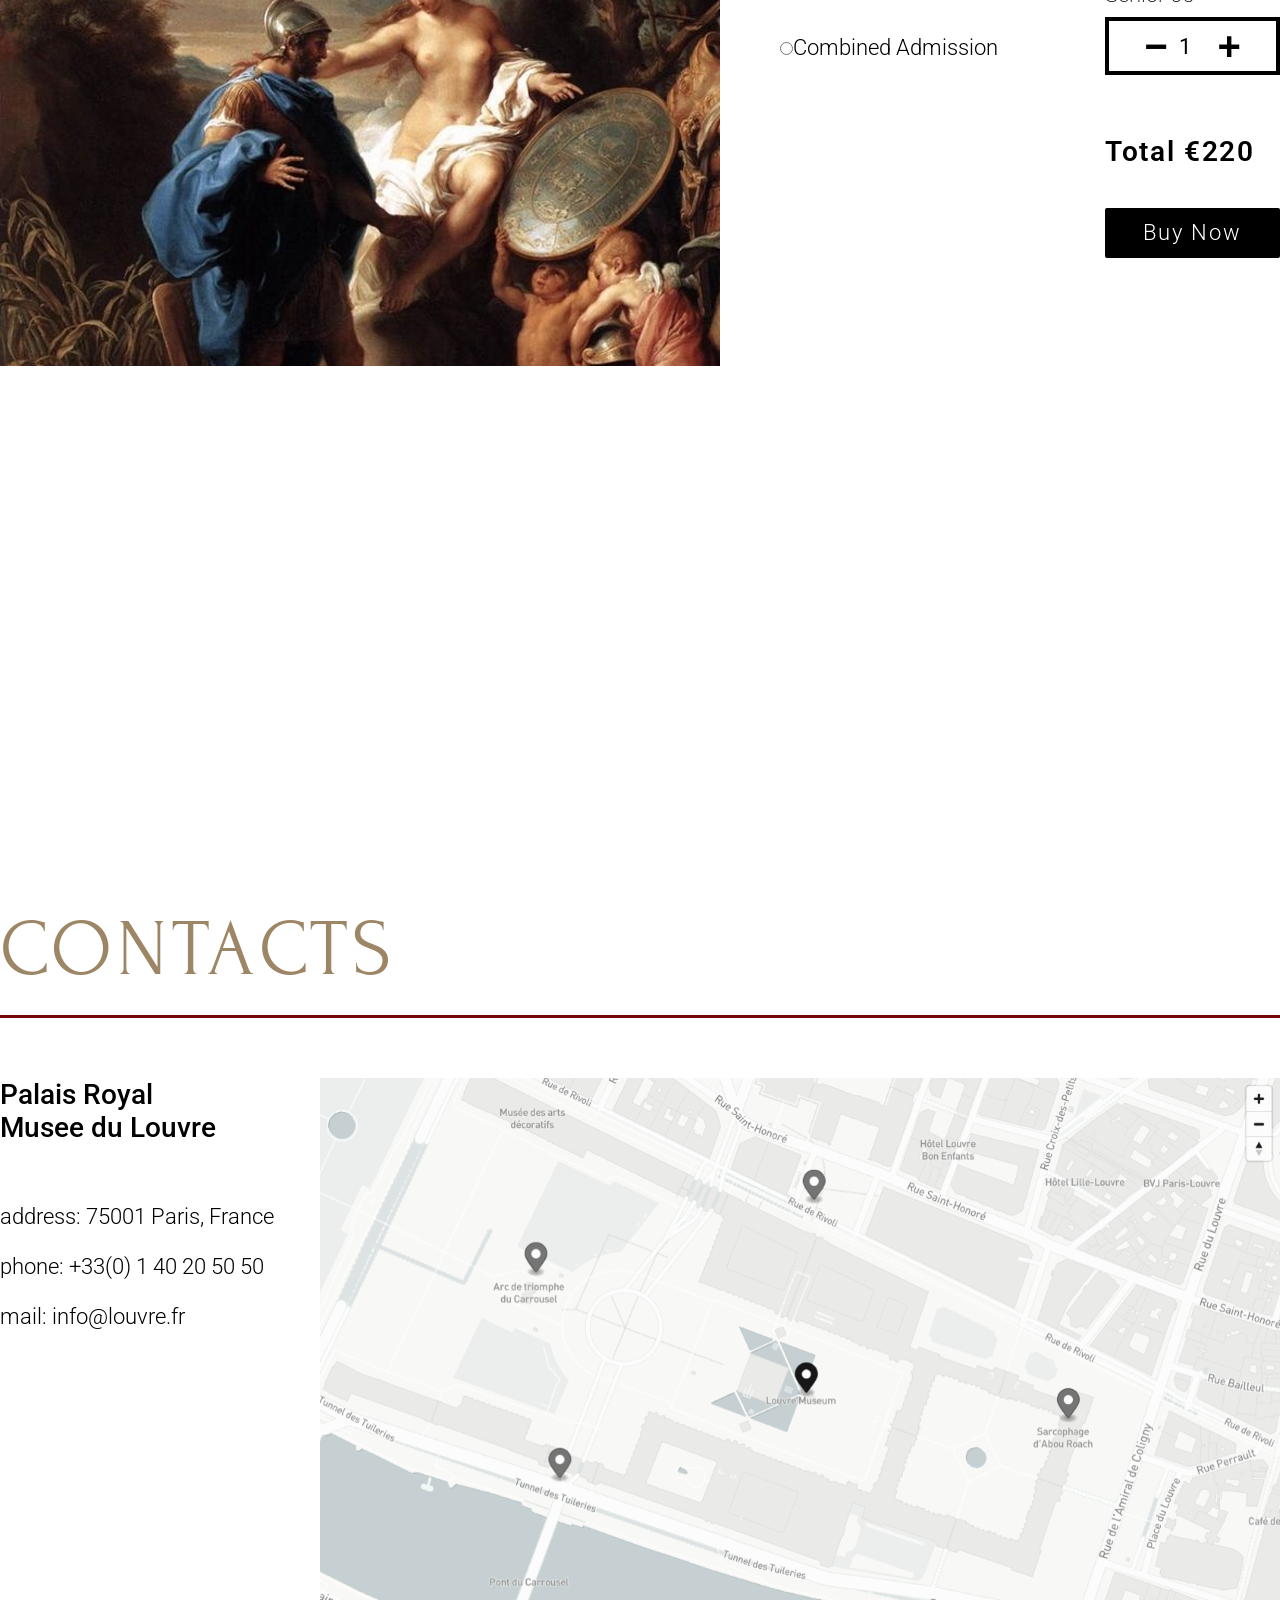
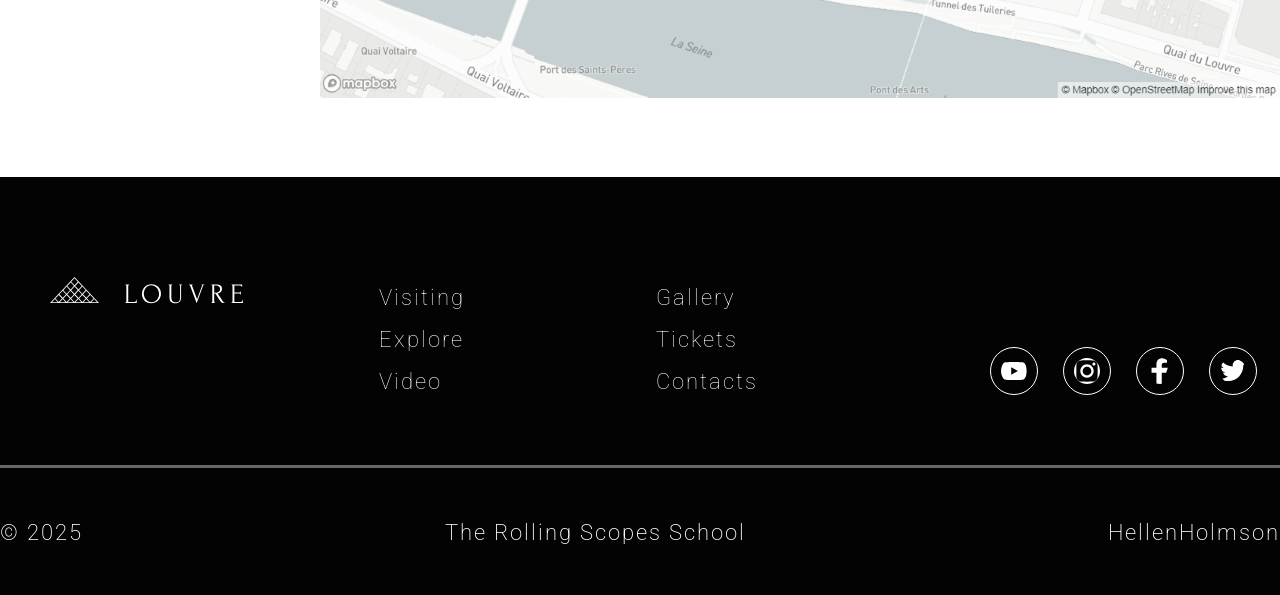
==== commit d886eddb: "fix: update index.html" ====
--- a/museum/index.html
+++ b/museum/index.html
@@ -394,4 +394,3 @@
         <script defer src="museum-script.js"></script>
     </body>
 </html>
-
--- a/museum/style.css
+++ b/museum/style.css
@@ -9,19 +9,14 @@
 h1,h2, h3, h4, h5, h6{font-style: inherit; font-weight: 400;}
 /* ----------------------------------------------------------- */
 html {
-    height: 100%;
-	width: 100%;
-    padding: 0;
-	margin: 0;
     scroll-behavior: smooth;
-	box-sizing: border-box;
 }
 
 body {
     height: 100%;
-	width: 100%;
+    width: 100%;
     padding: 0;
-	margin: 0;
+    margin: 0;
     font-family: 'Roboto' serif;
     background-color: #ffffff;
 }
@@ -37,6 +32,8 @@
   --font3: 22px;
 }
 
+/* HEADER */
+
 .header {
     background-color: var(--bg-color);
     padding: 0 20px;
@@ -51,7 +48,7 @@
 
 .header-container {
     display: flex;
-    justify-content: space-between;
+    justify-content: space-evenly;
     align-items: center;
     flex-wrap: wrap;
     padding: 60px 0px;
@@ -73,20 +70,63 @@
 
 .nav-list {
     display: flex;
-    gap: 40px;
+    gap: 30px;
     align-items: center;
+    
 }
 
 .header-nav {
     flex-grow: 1;
     display: flex;
     justify-content: flex-end;
+    
 }
 
 .logo {
     display: flex;
     align-items: center;
     max-width: 199px;
+}
+
+.burger {
+    display: none;
+    position: relative;
+    background-color: var(--white);
+    border: none;
+    transition: 0.5s;
+    width: 32px;
+}
+
+.burger-line {
+    display: block;
+    width: 32px;
+    height: 2px;
+    background-color: var(--white);
+    transition: 0.5s;
+    position: absolute;
+    top: 0;
+    left: 0;
+}
+
+.burger-line:first-child {
+  top: -8px;
+}
+
+.burger-line:last-child {
+  top: 8px;
+}
+.burger.open .burger-line:first-child {
+  top: 0;
+  transform: rotate(-45deg);
+}
+
+.burger.open .burger-line:last-child {
+  top: 0;
+  transform: rotate(45deg);
+}
+
+.burger.open .burger-line:nth-child(2) {
+  opacity: 0;
 }
 
 .logo svg {
@@ -166,9 +206,20 @@
     overflow: hidden;
 }
 
+.wlc-right::before {
+  content: "";
+  position: absolute;
+  top: 0;
+  left: 29%;
+  width: 30%;
+  height: 100%;
+  background: linear-gradient(to left, rgba(0,0,0,0) 0%, rgba(0,0,0,1) 100%);
+  z-index: 1;
+  pointer-events: none;
+}
+
 .wlc-img img {
-    max-height: 750px;
-    height: 100%;
+    max-height: 100%;
     height: auto;
     display: block;
 }
@@ -273,14 +324,57 @@
     display: flex;
     justify-content: end;
     align-items: start;
-}
-
-.exp-img-aft {
-    max-height: 700px;
+    position: relative;
+    overflow: hidden;
+    width: min(100%, 720px);
+    min-height: 700px;
+    margin-top: 85px;
+
+}
+
+.exp-right img {
+    position: absolute;
+    inset: 0;
+    object-fit: cover;
+    object-position: top left;
+    width: 100%;
     height: 100%;
+}
+
+.bot {
+    position: absolute;
+    inset: 0;
+    width: 50%;
+    overflow: hidden;
+}
+
+.bar {
+    position: absolute;
+    top: 0;
+    bottom: 0;
+    left: calc(50% - 2.5px);
+    width: 5px;
+    cursor: pointer;
+    background: var(--white);
+}
+
+.bar::before {
+    content: "";
+    position: absolute;
+    top: 50%;
+    left: 50%;
+    transform: translate(-50%, -50%);
+    width: 22px;
+    height: 22px;
+    border-radius: 50%;
+    background: var(--white);
+}
+/* .exp-img-bfr {
+    max-height: 100%;
+    height: auto;
     display: block;
     margin-top: 85px;
-}
+} */
 
 .exp-h2 {
     font-family: 'Forum';
@@ -400,6 +494,18 @@
     pointer-events: none;
 }
 
+.gallery-img {
+    opacity: 0;
+    transform: translateY(40px) scale(0.95);
+    transition: opacity 0.8s ease, transform 0.8s ease;
+    will-change: opacity, transform;
+}
+
+.gallery-img.is-visible {
+    opacity: 1;
+    transform: translateY(0) scale(1);
+}
+
 /* TICKETS */
 
 .tickets {
@@ -528,7 +634,7 @@
     background-size: cover;
     background-attachment: fixed;
     background-position: center;
-    width: 100vw;
+    width: 100%;
     height: 400px;
  }
 
@@ -584,7 +690,8 @@
  }
 
  .map-img {
-    width: 50vw;
+    width: 100%;
+    max-width: 100%;
  }
 
  /* FOOTER */
@@ -699,18 +806,60 @@
     
     .container {
         width: 100%;
-        max-width: 1024px;
+        max-width: 984px;
         padding: 0 20px;
         margin: 0 auto;
     }
 
         /* HEADER */
 
+    .header {
+        max-width: 984px;
+        width: 100%;
+    }
+
     .header-container{
         height: 130px;
-    }
+        padding: 0;
+    }
+
+    .logo {
+        position: relative;
+        z-index: 4;
+    }
+
+    .header-nav {
+        justify-content: start;
+        position: relative;
+        z-index: 3;
+        margin-left: -239px;
+    }
+
     .nav-list {
-        display: none;
+        position: fixed;
+        background-color: var(--bg-color);
+        color: var(--white);
+        z-index: 3;
+        width: 297px;
+        padding-top: 165px;
+        padding-left: 55px;
+        flex-direction: column;
+        justify-content: space-between;
+        align-items: start;
+        max-height: 122px;
+        height: 100%;
+        padding-bottom: 100%;
+        transition: 0.5s;
+        left: -352px;
+    }
+
+    .nav-list.open {
+        transform: translateX(100%);
+    }
+
+    .burger {
+        display: block;
+        margin-right: 40px;
     }
 
         /* WELCOME */
@@ -776,11 +925,17 @@
     .exp-right {
         display: flex;
         justify-content: center;
-        padding-left: 132px;
-    }
-
-    .exp-img-aft {
+        margin-left: 152px;
         margin-top: 40px;
+    }
+
+    .exp-right img {
+        object-position: center;
+        width: 720px;
+    }
+
+    .bot {
+        width: 50%;
     }
 
     .p-hidden {
@@ -790,7 +945,7 @@
     /* VIDEO */
 
     .video-div {
-    max-width: 1024px;
+    max-width: 1004px;
     width: 100%;
     }
 
@@ -803,7 +958,7 @@
     }
 
     .video-yt {
-        width: 98vw;
+        width: 96vw;
     }
 
     /* GALLERY */
@@ -902,7 +1057,13 @@
         width: 100%;
         padding: 0 20px;
     }
+
+    .burger {
+        display: block;
+    }
+
     /* WELCOME */
+
     .wlc-container {
         justify-content: center;
         align-items: start;
@@ -911,4 +1072,10 @@
     .louvre-btn {
         display: none;
     }
-}+
+    /* GALLERY */
+
+    .picture-inner-container {
+        columns: 2;
+    }
+}
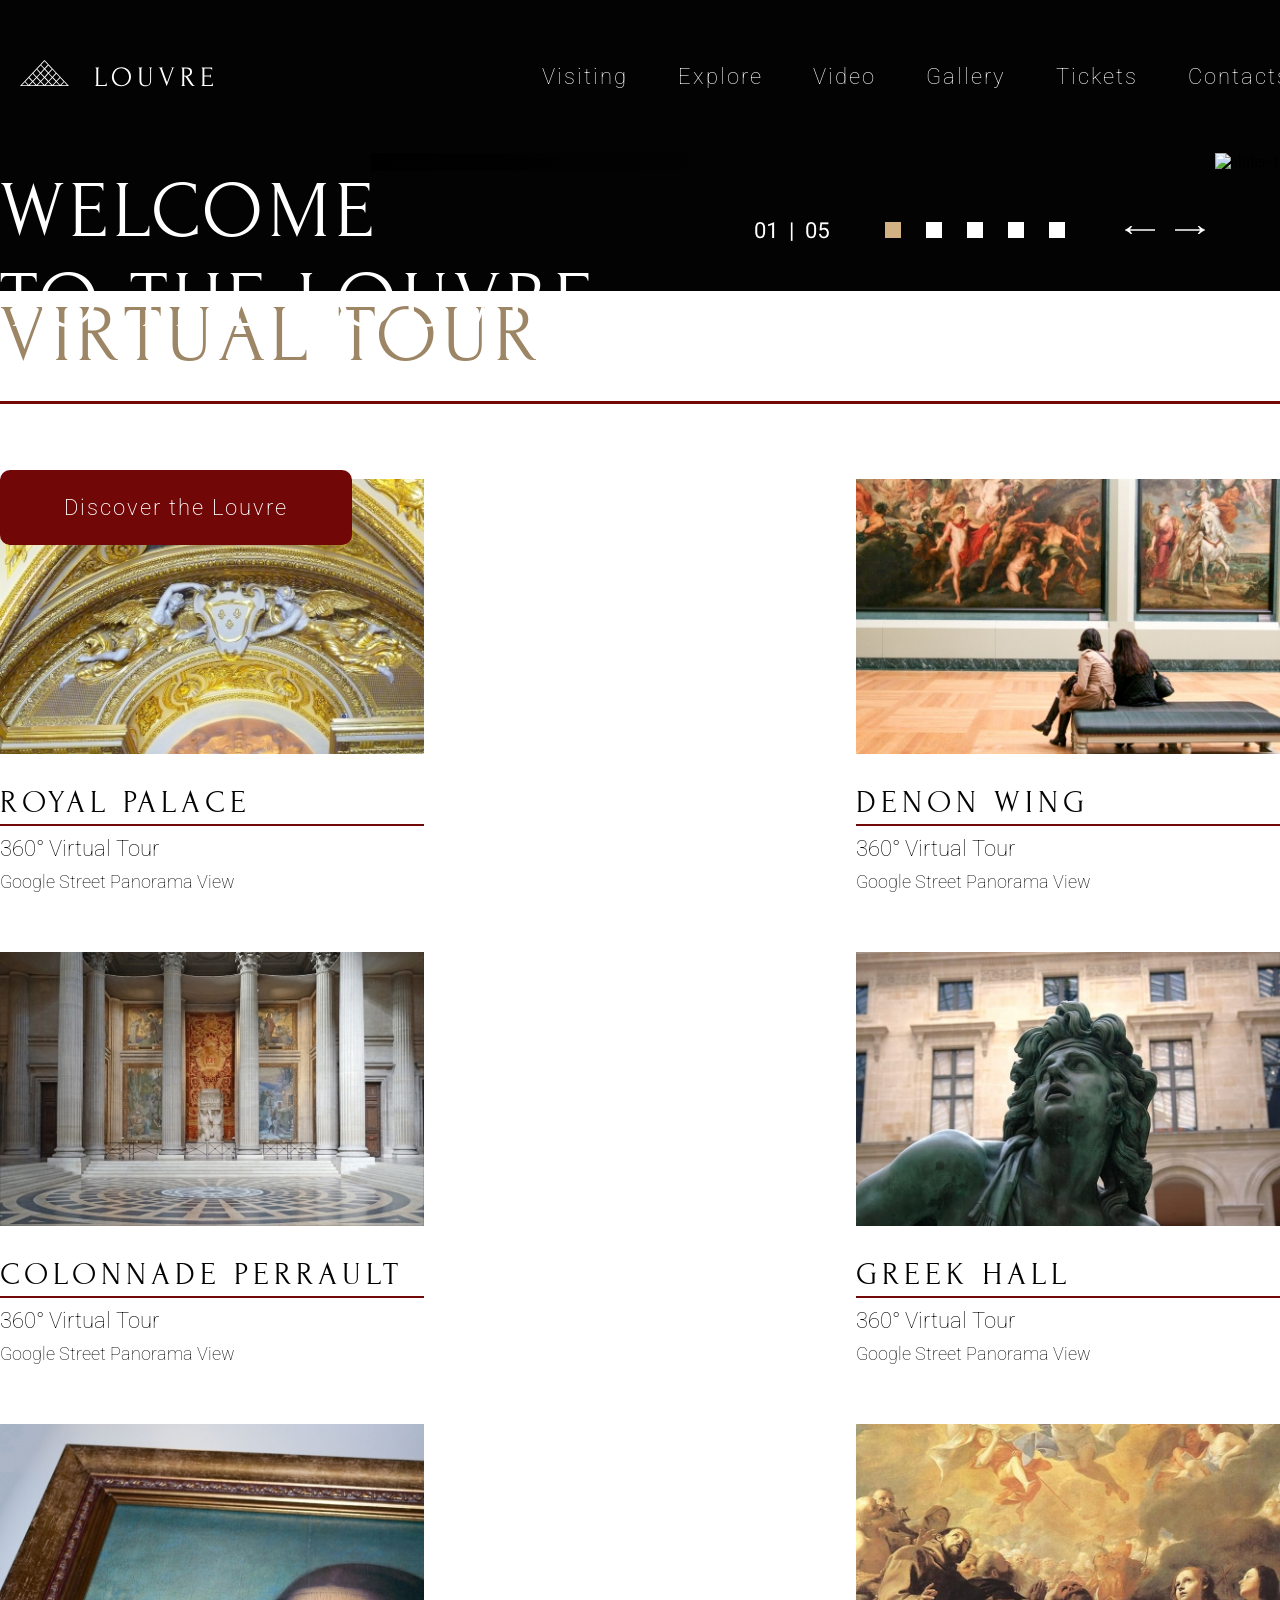
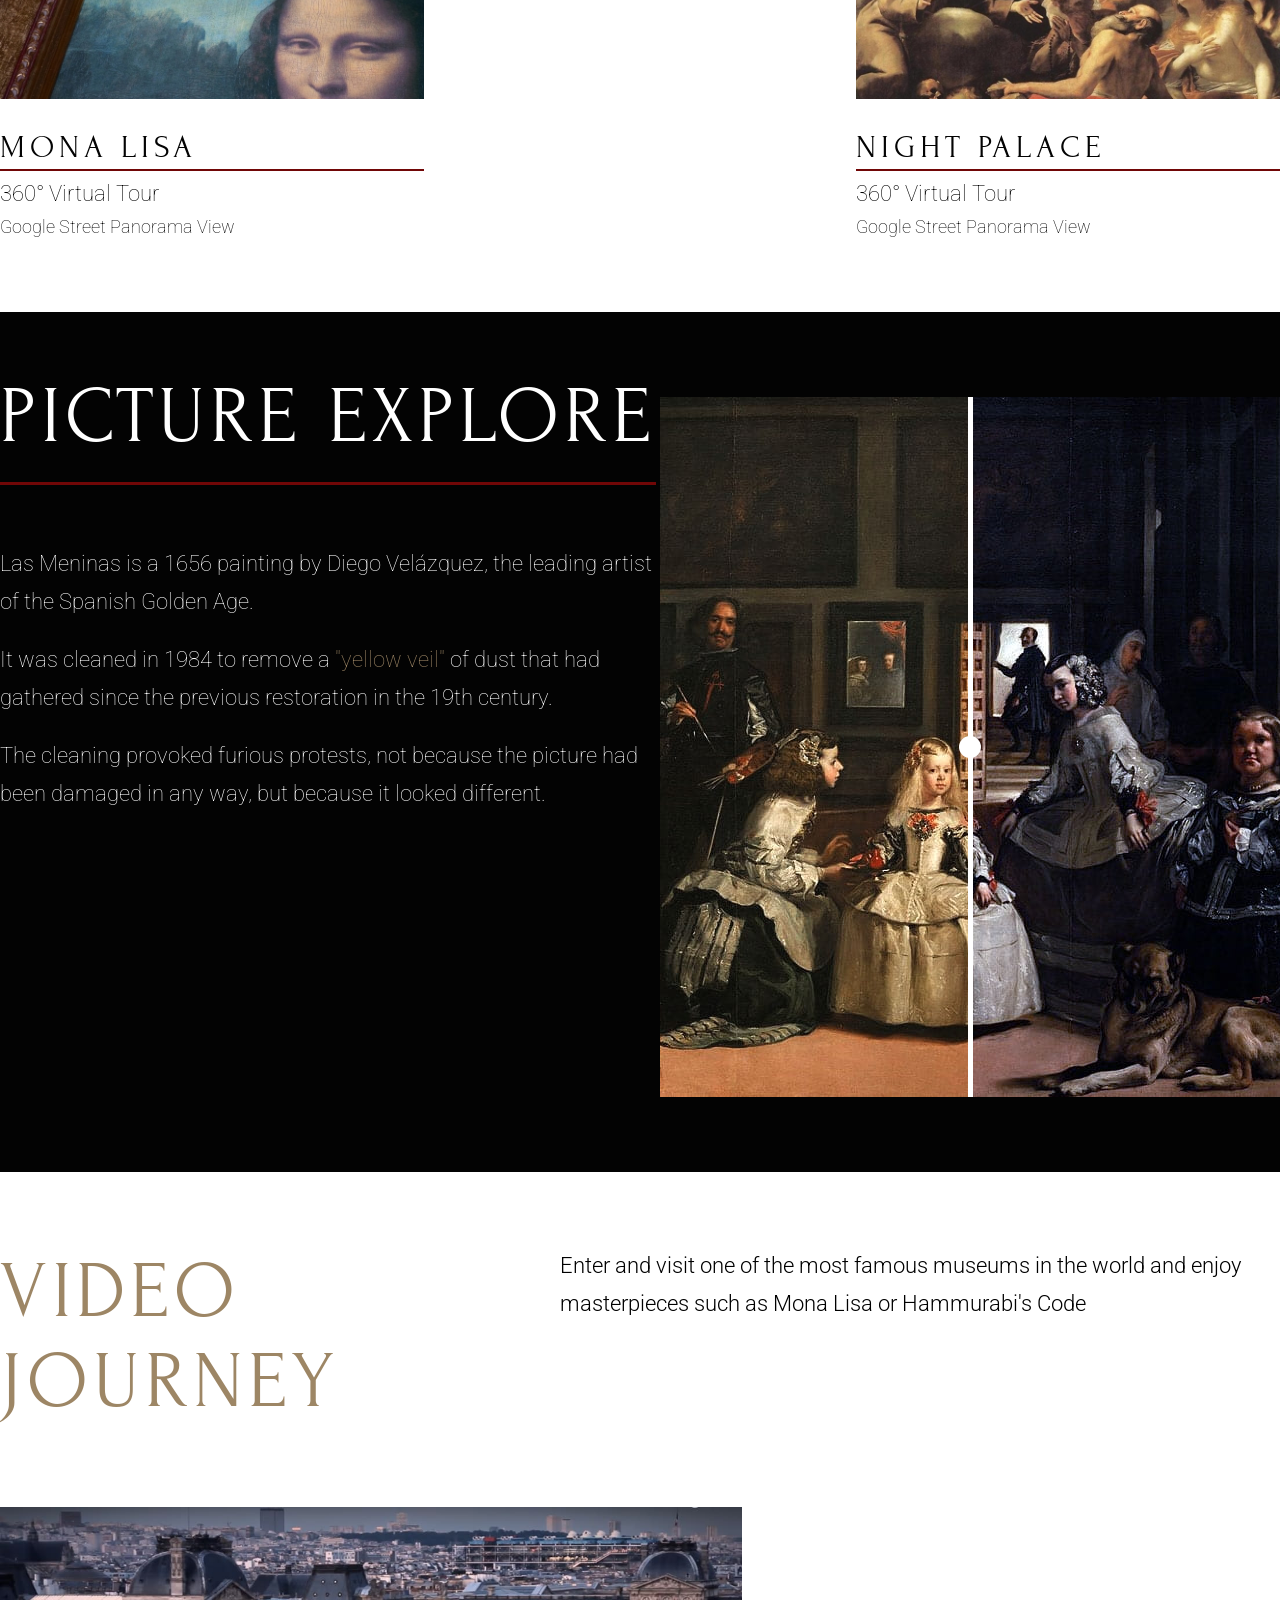
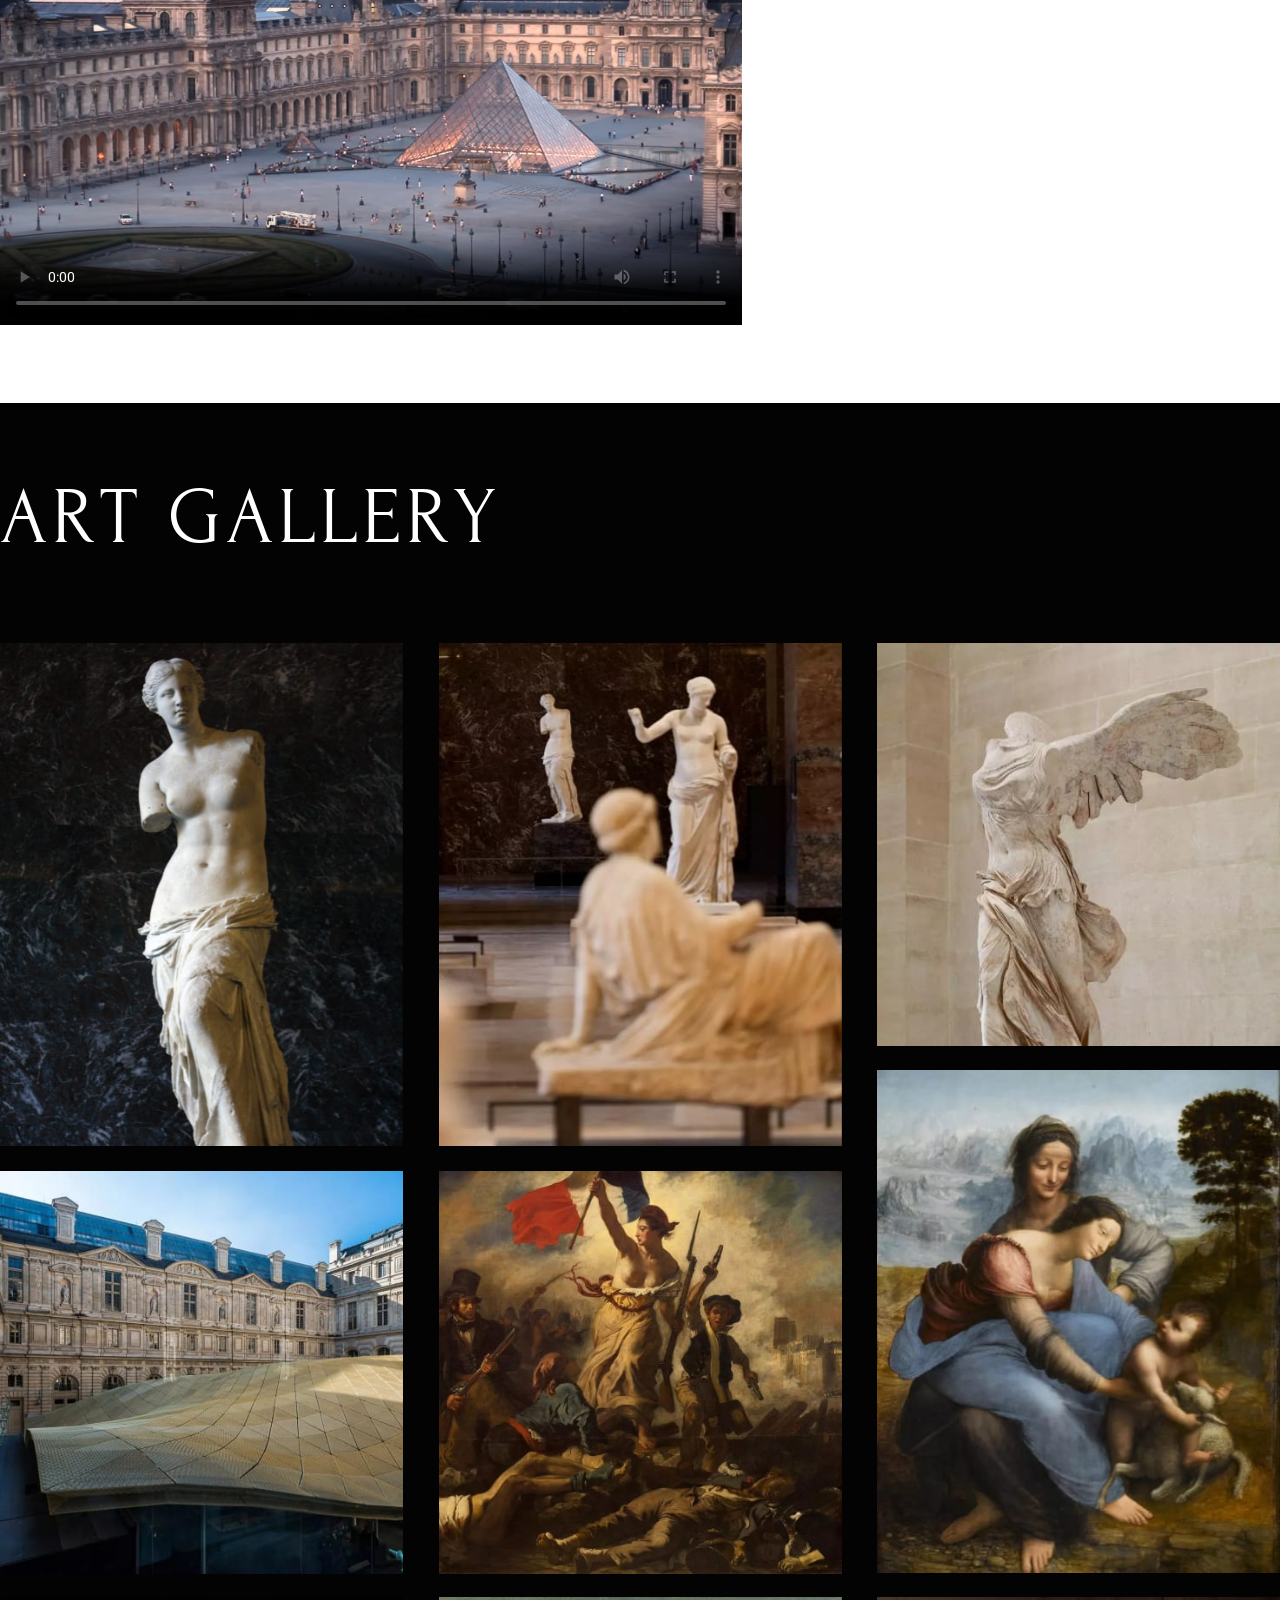
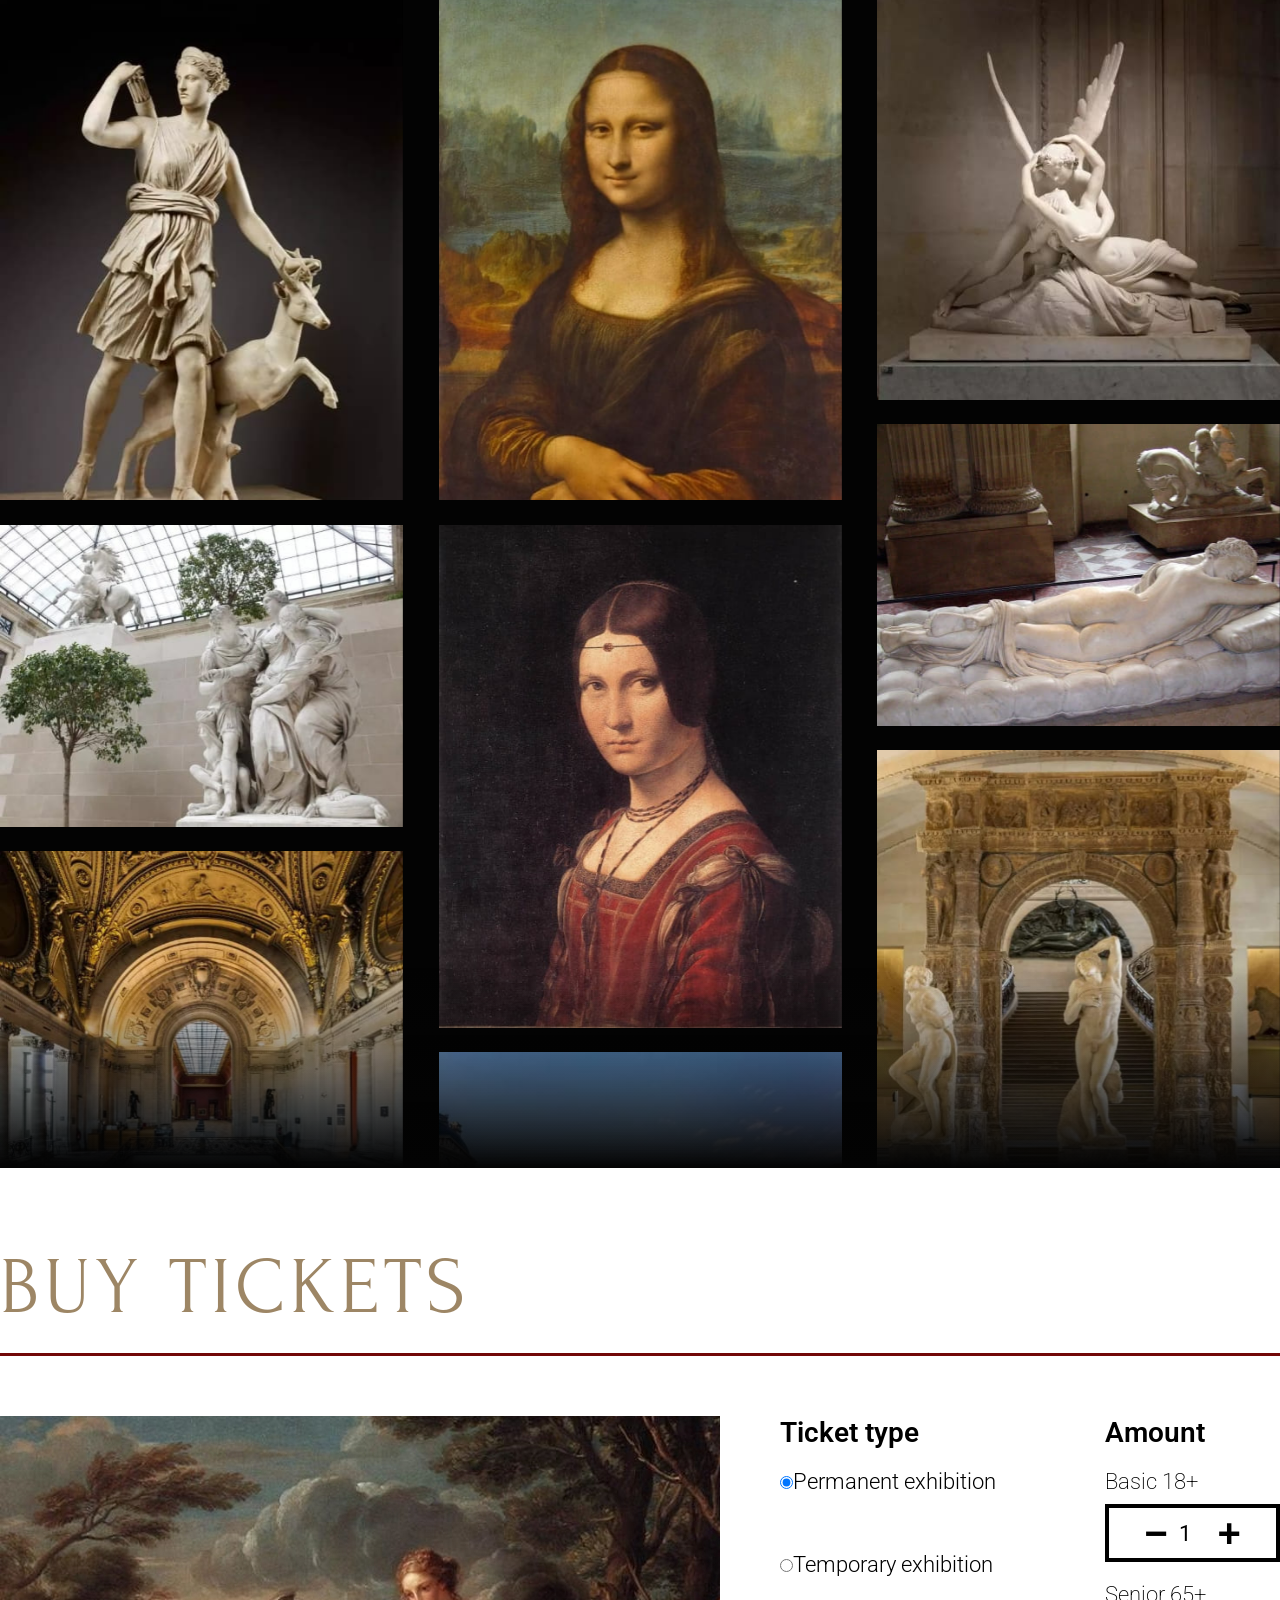
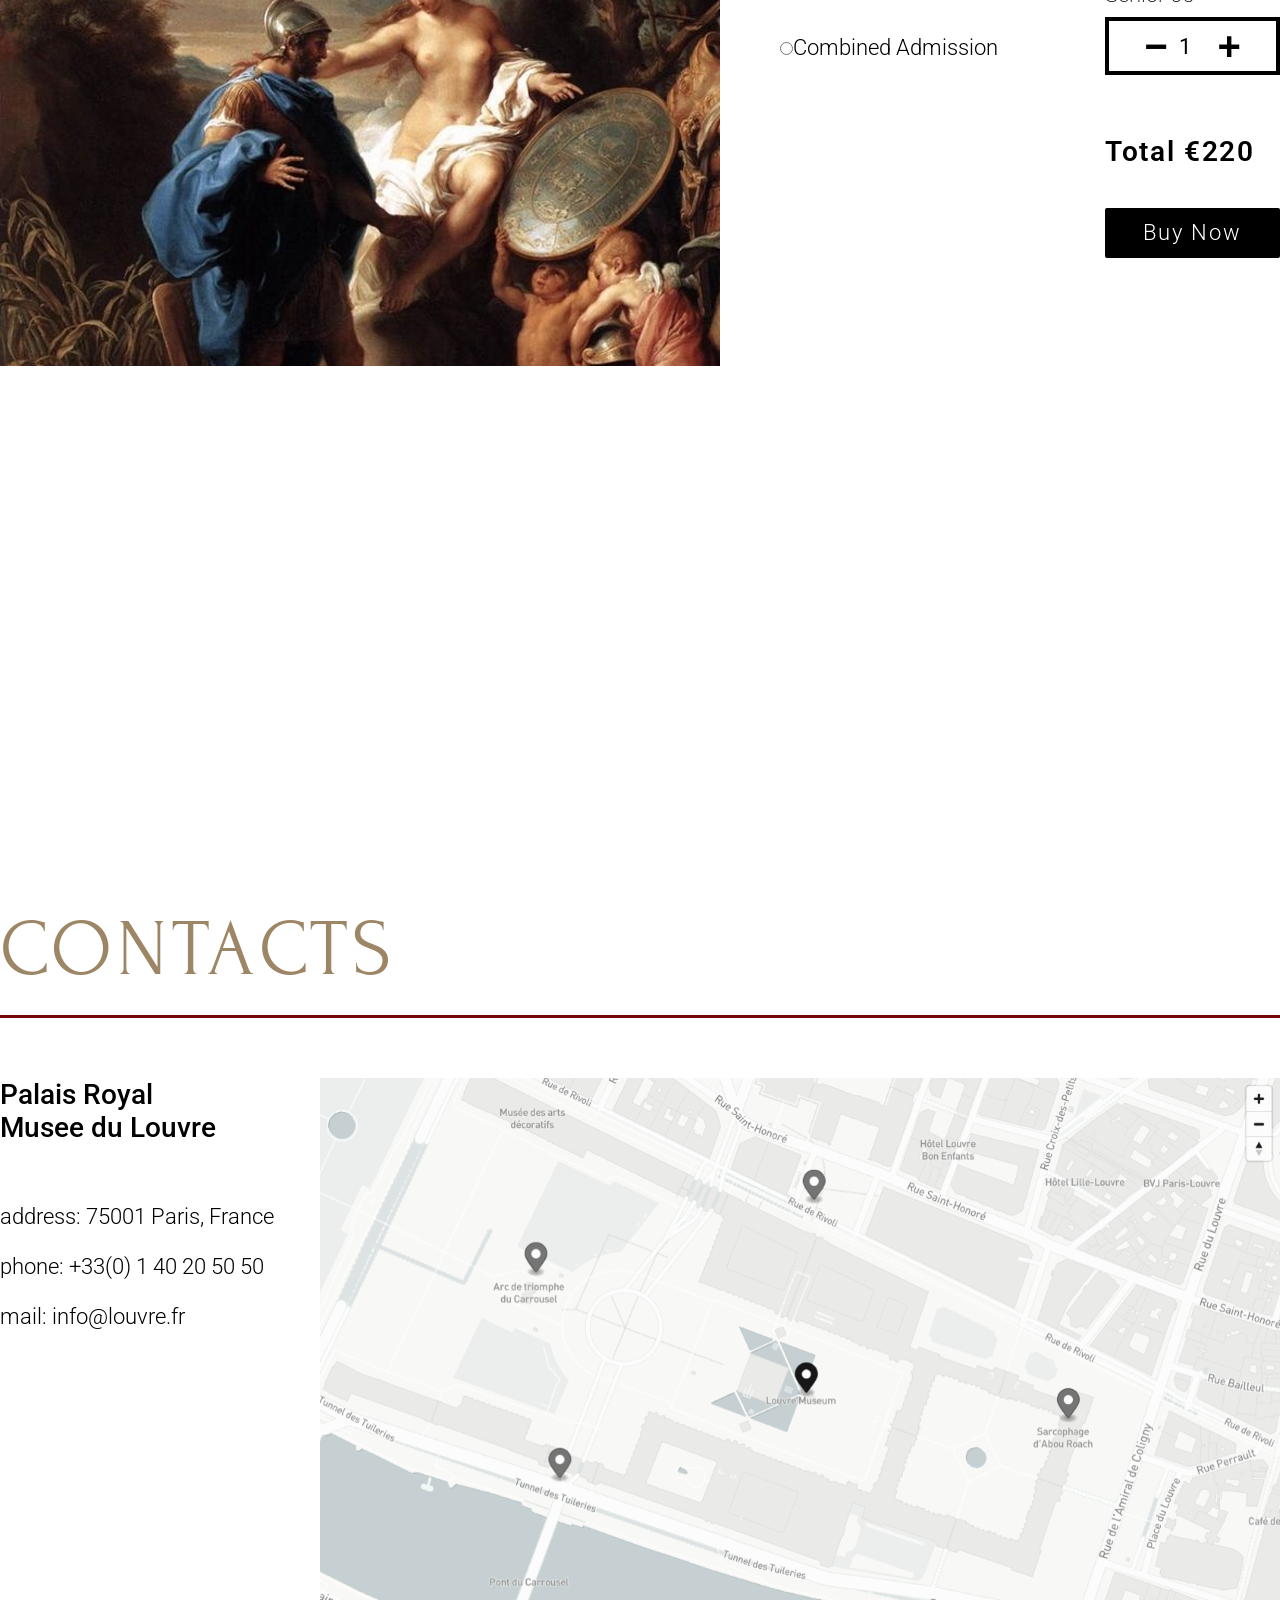
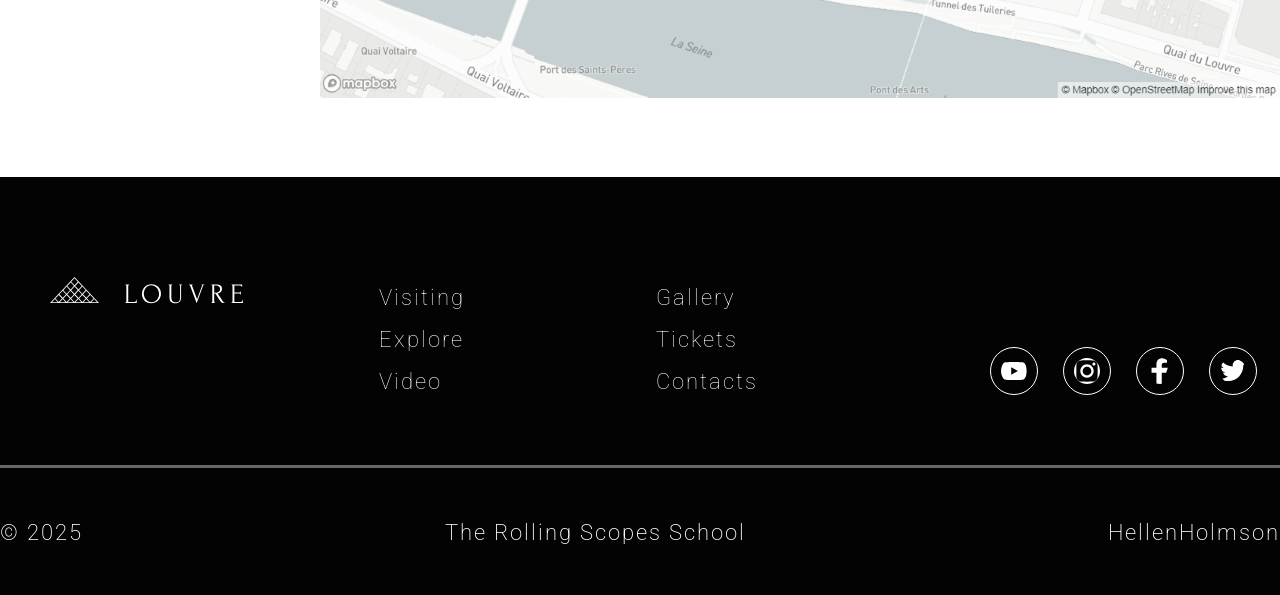
==== commit 73c25313: "fix: fix welcome" ====
--- a/museum/index.html
+++ b/museum/index.html
@@ -76,7 +76,7 @@
                     </div>
                     <div class="wlc-right">
                         <div class="wlc-img">
-                            <img src="museum-images/welcome-slide/wlc1.jpg" alt="slider-1">
+                            <img src="museum-images/welcome-slide/bcmona.jpg" alt="slider-1">
                         </div>
                         <div class="wlc-slider">
                             <img src="museum-images/Slider-pagination.png" alt="slider">
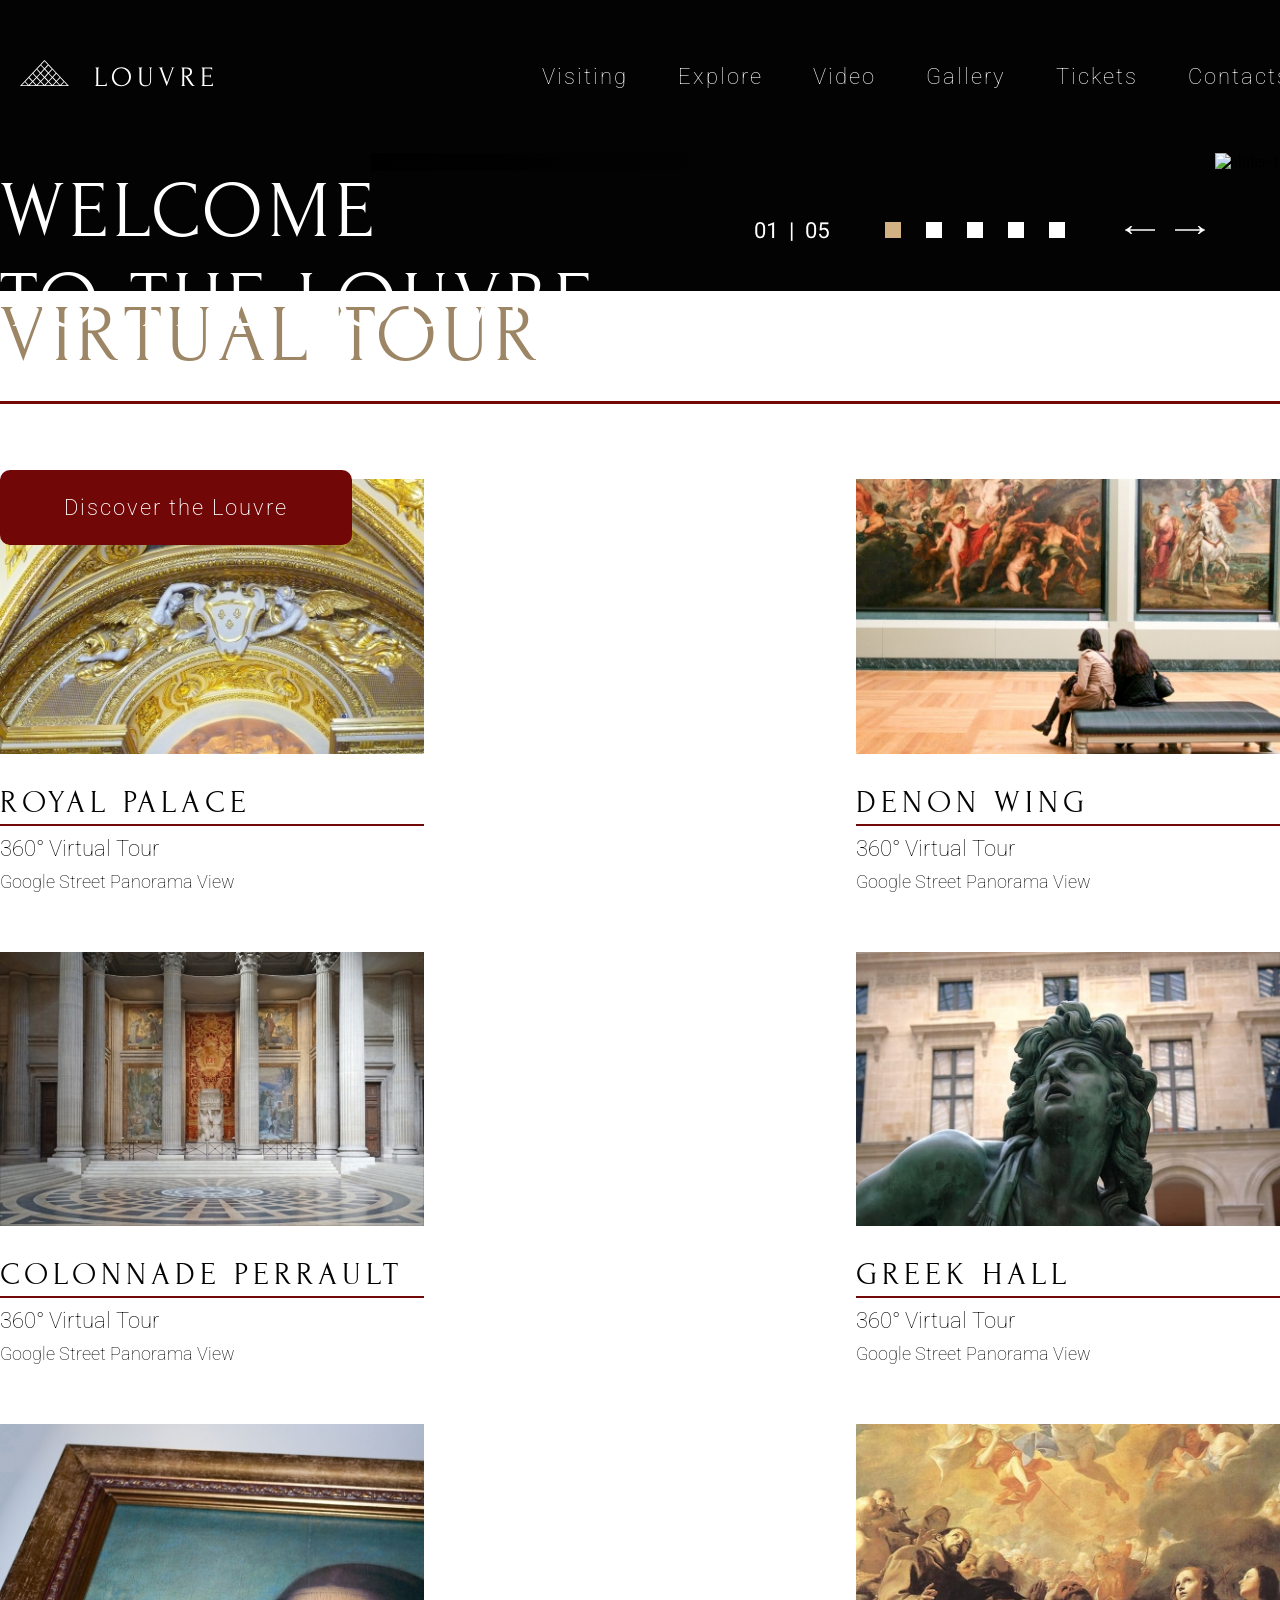
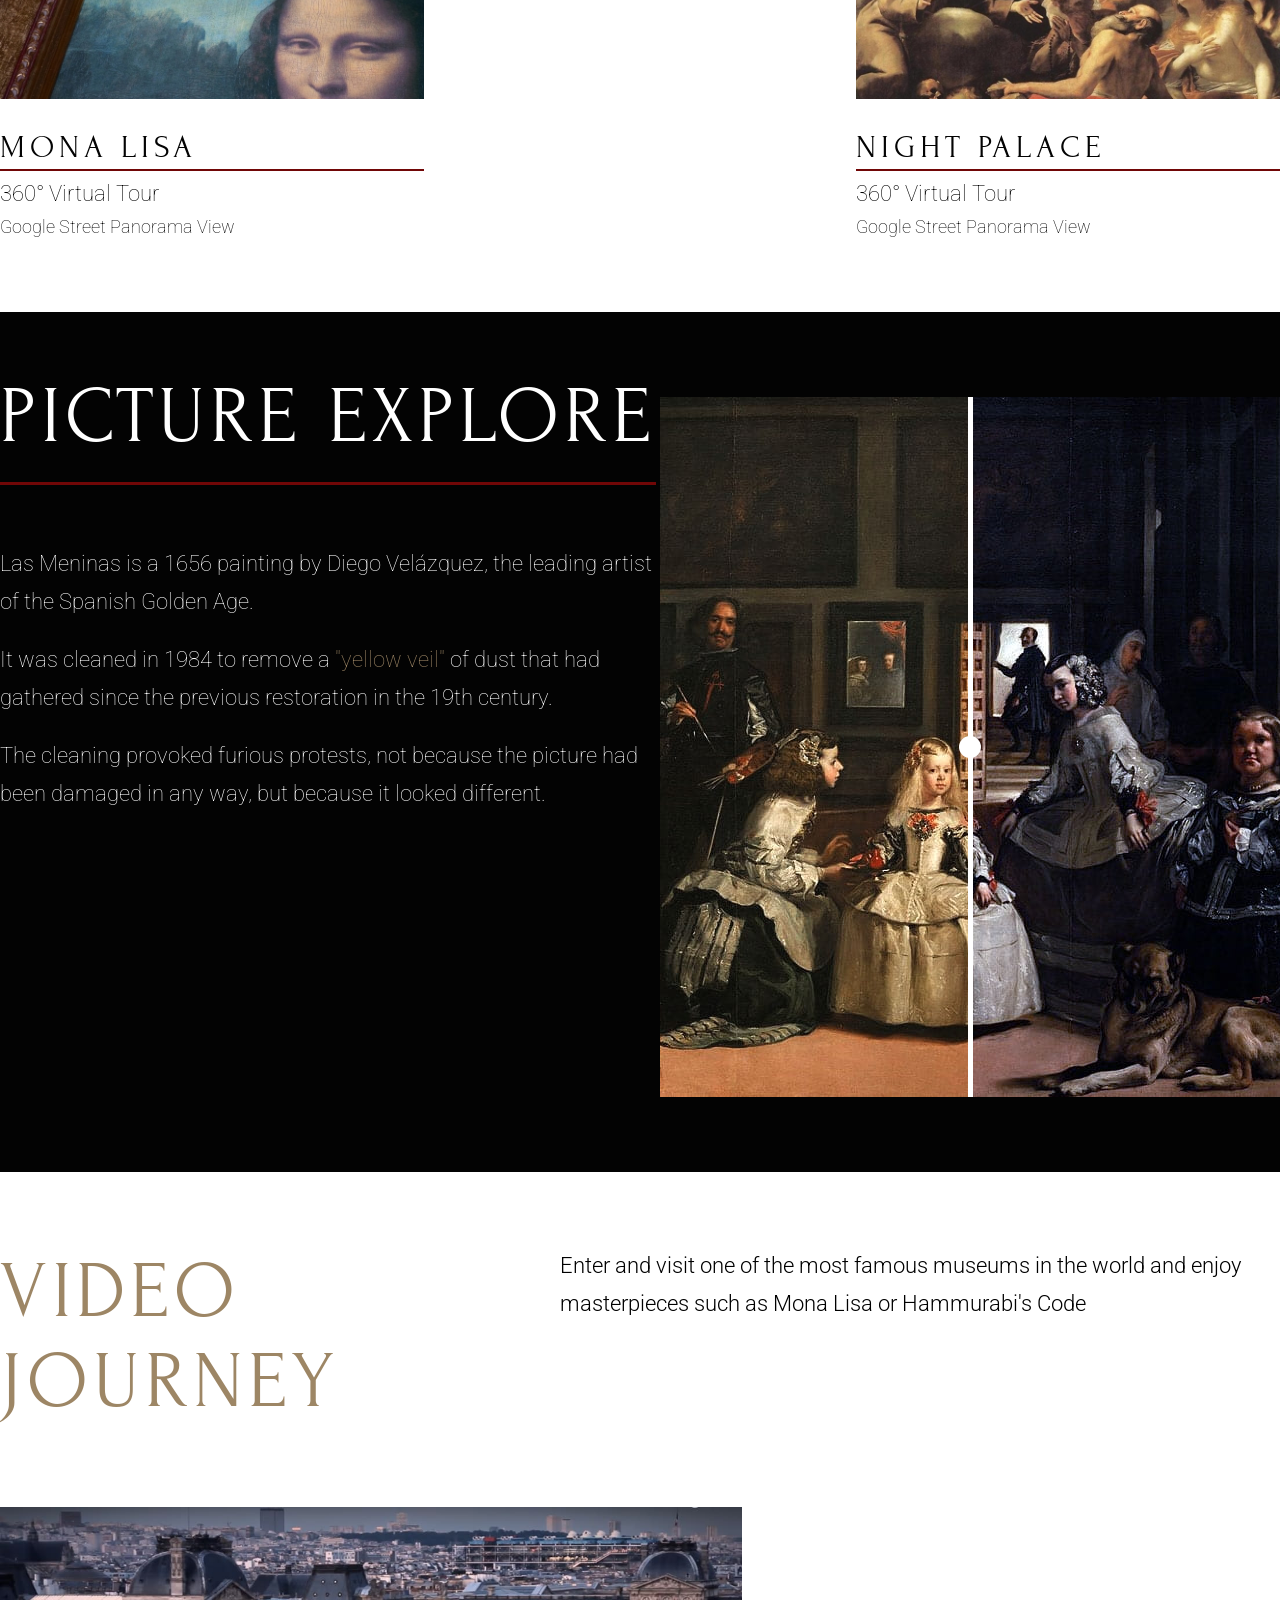
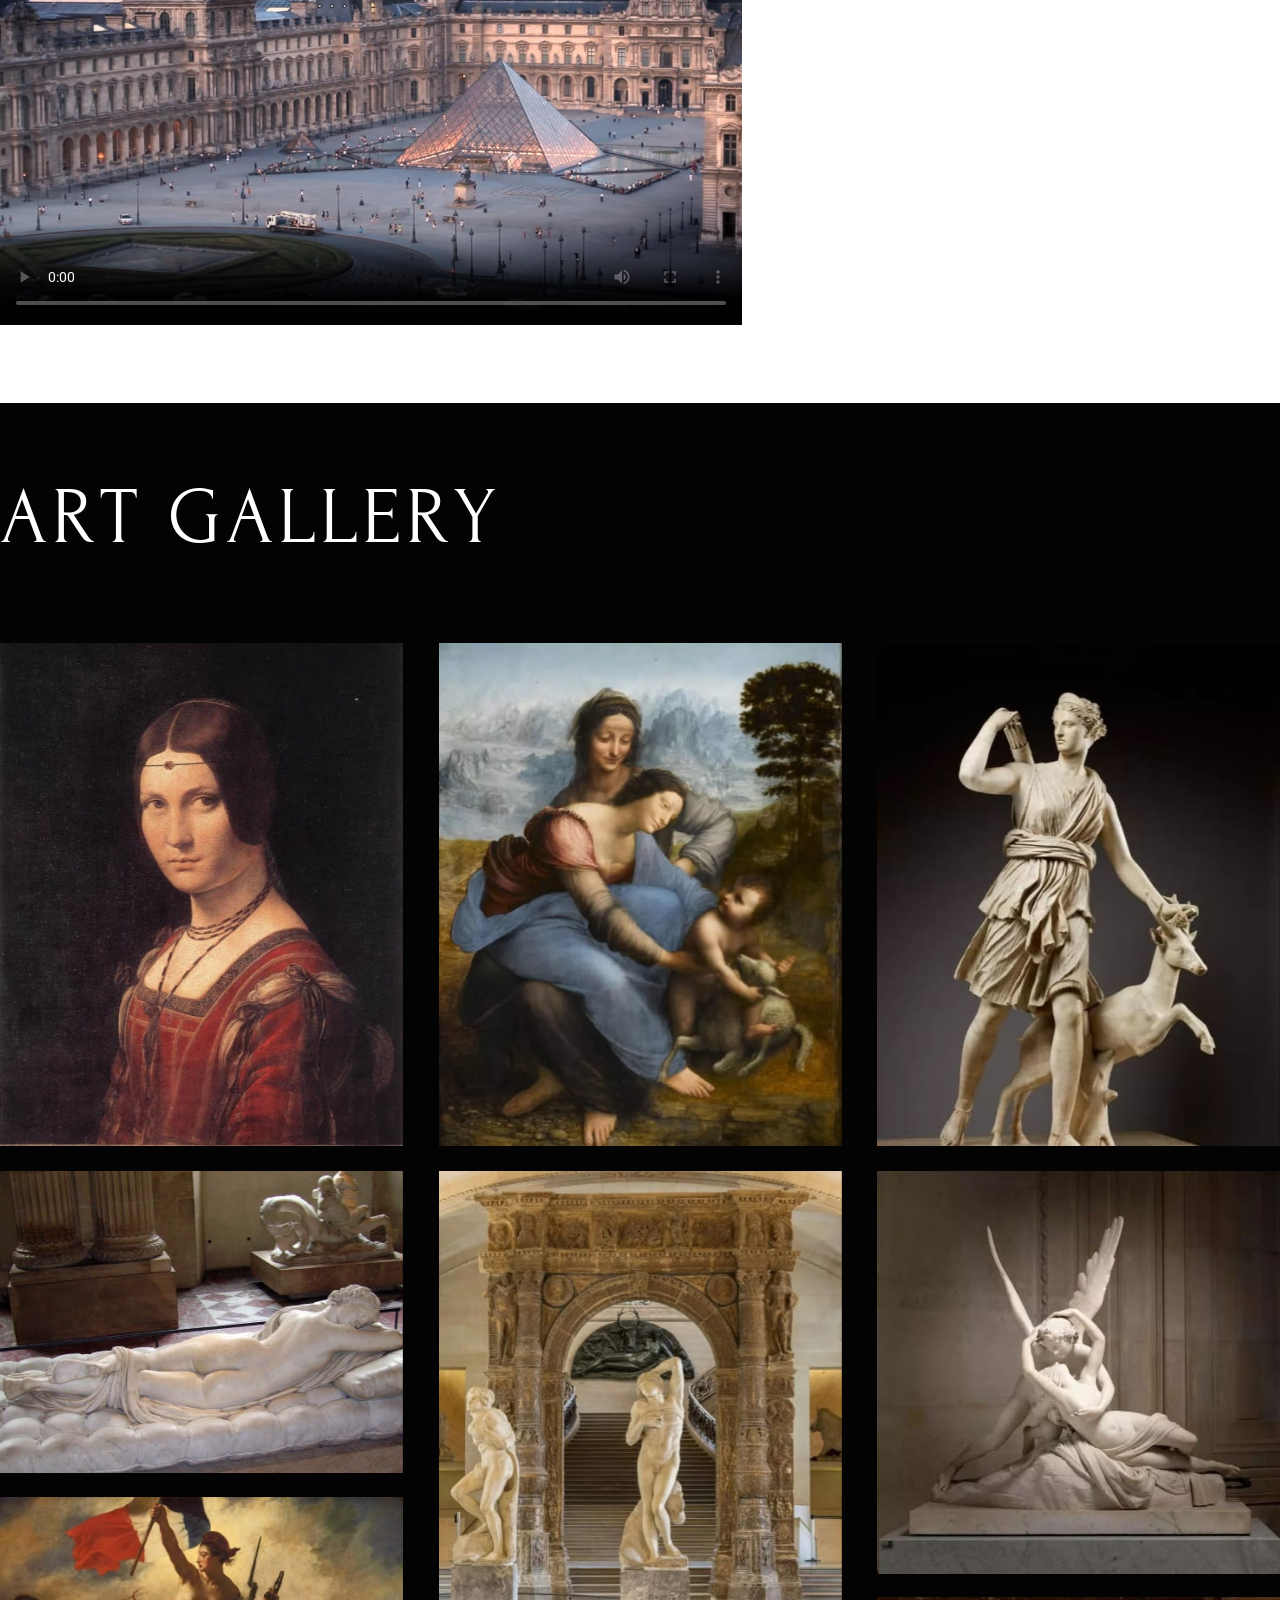
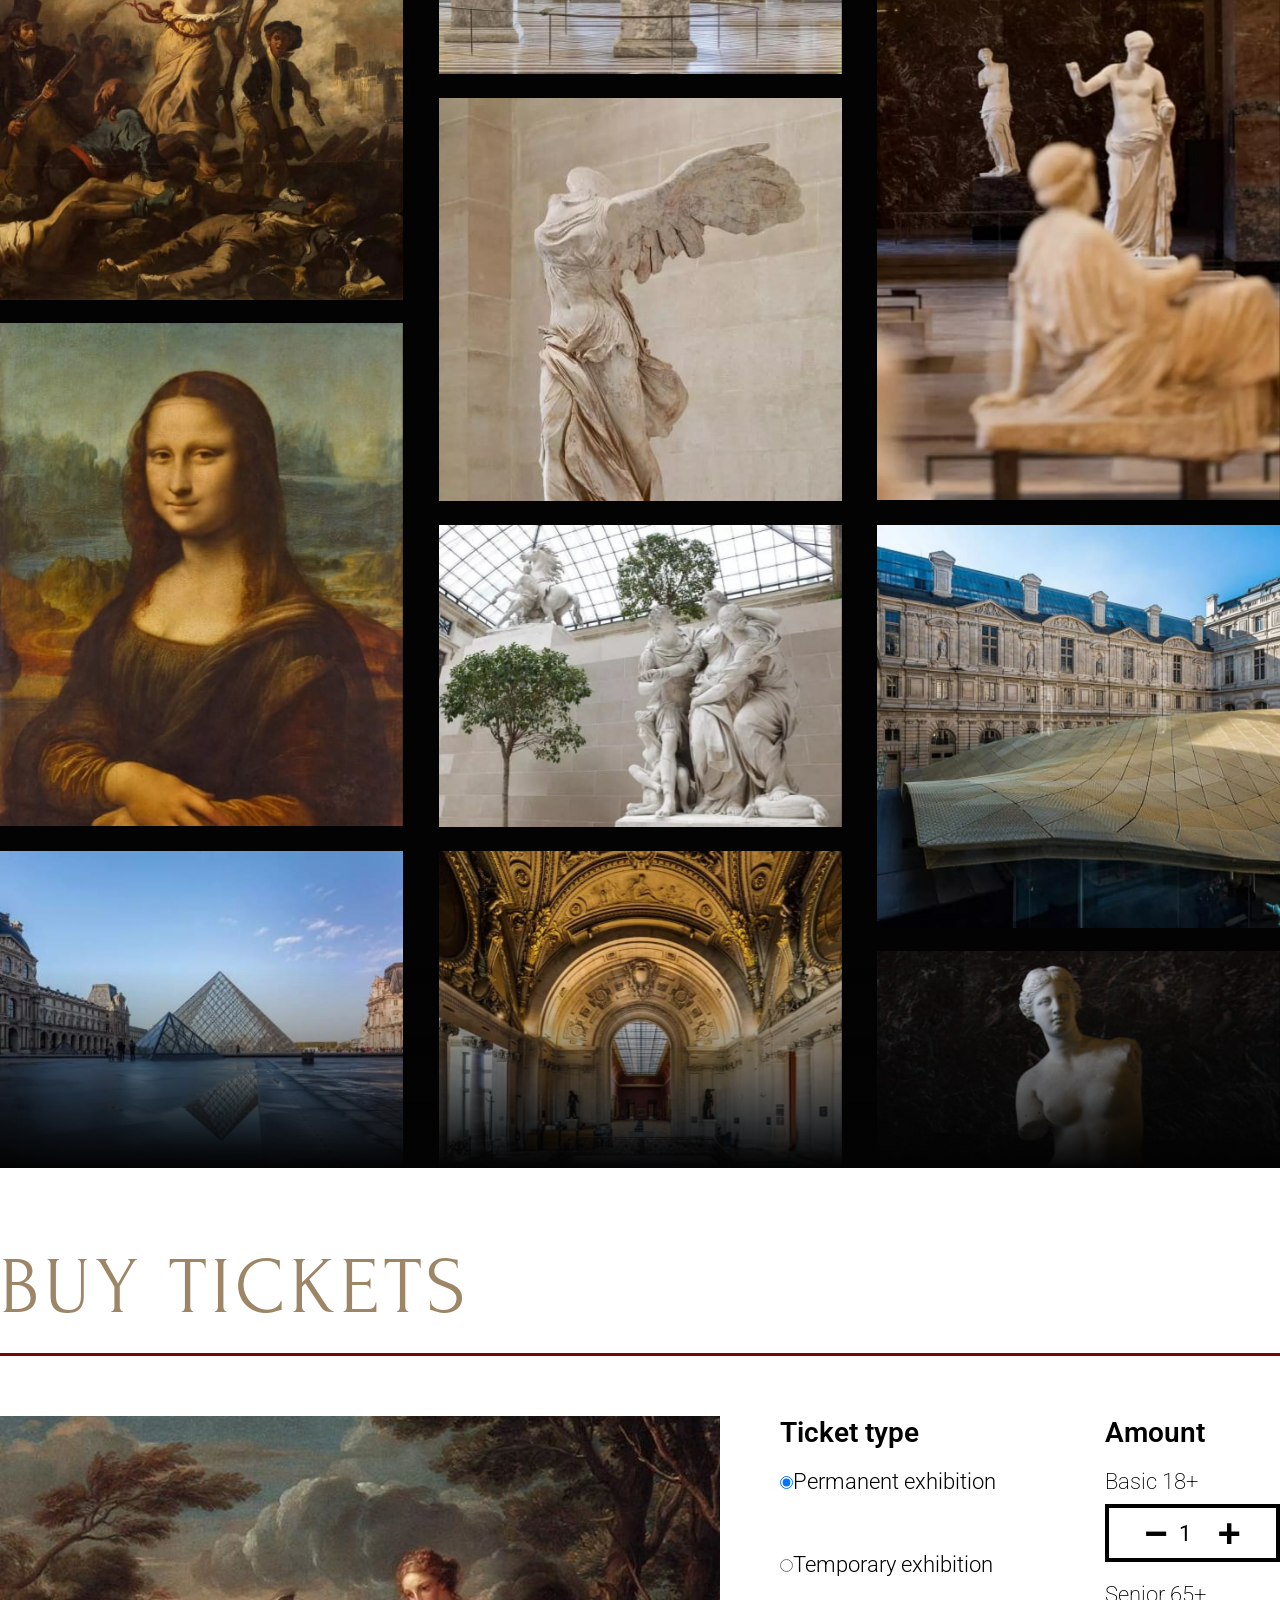
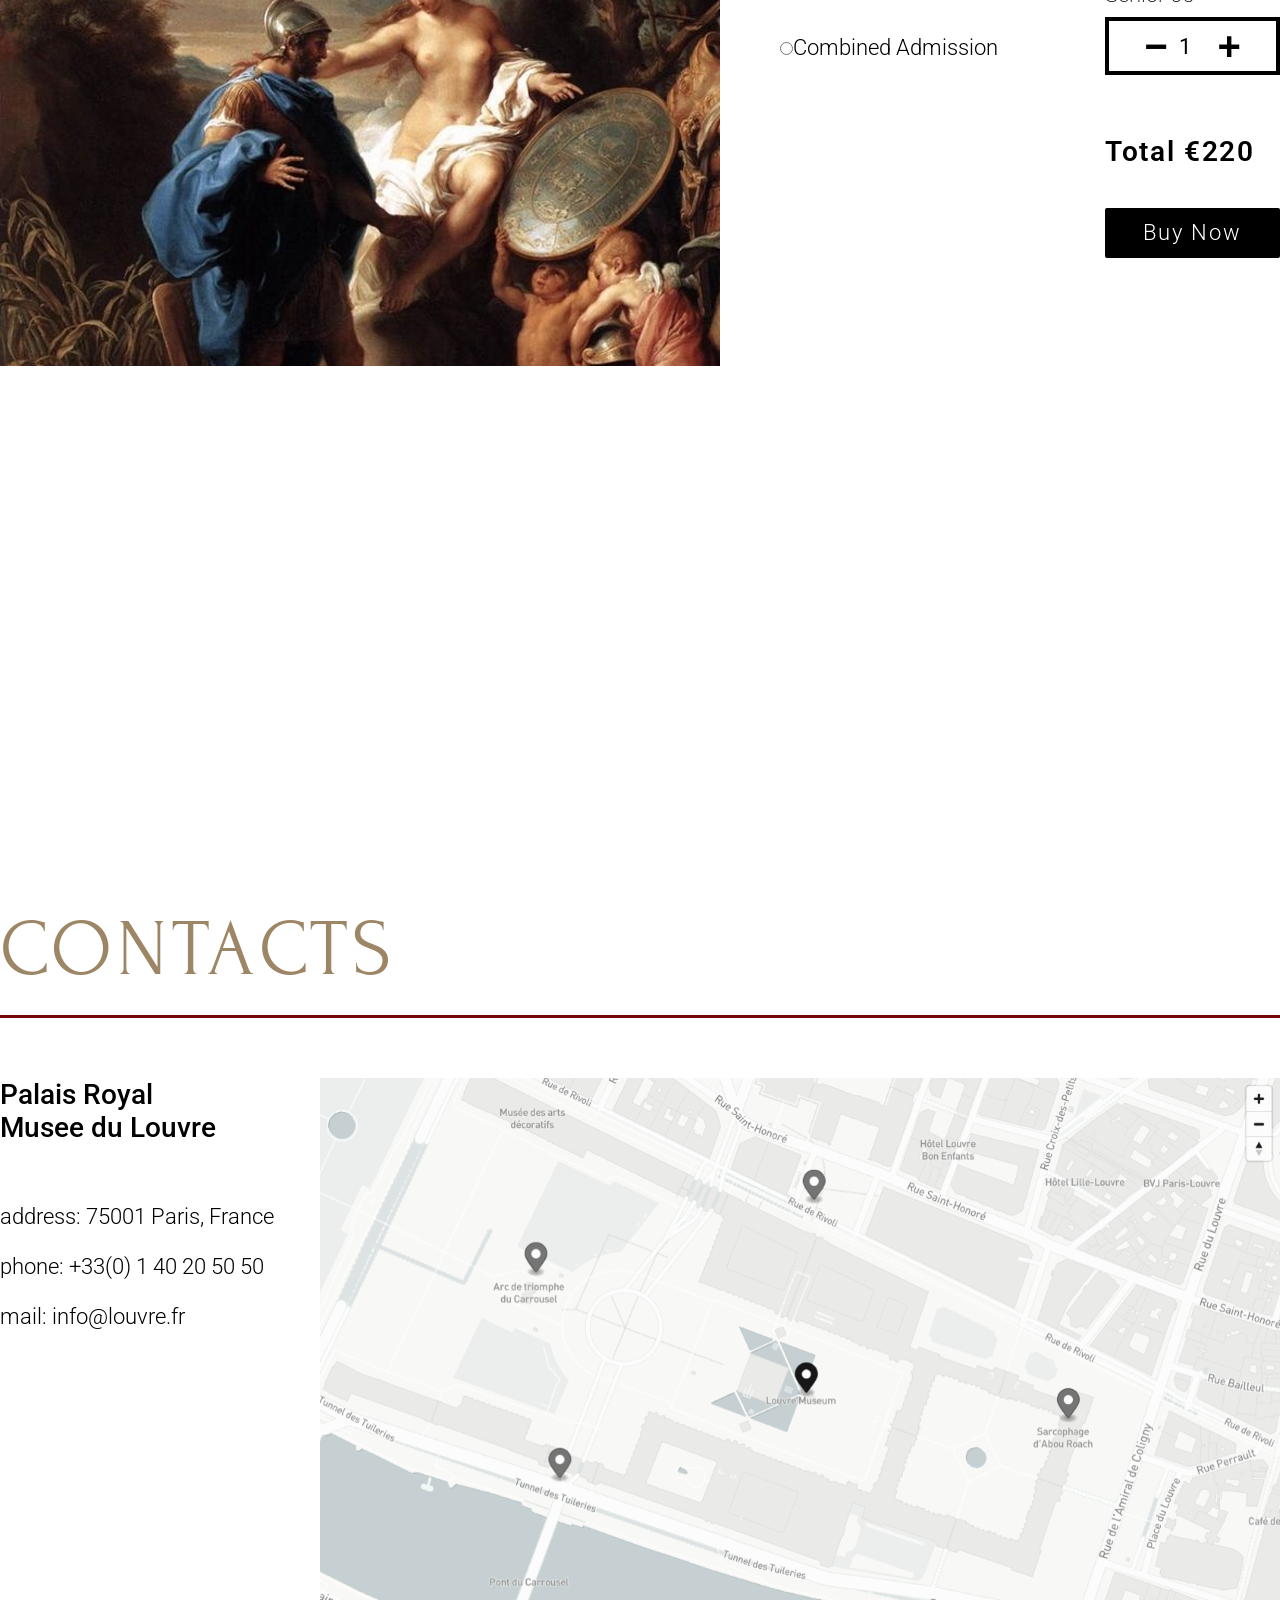
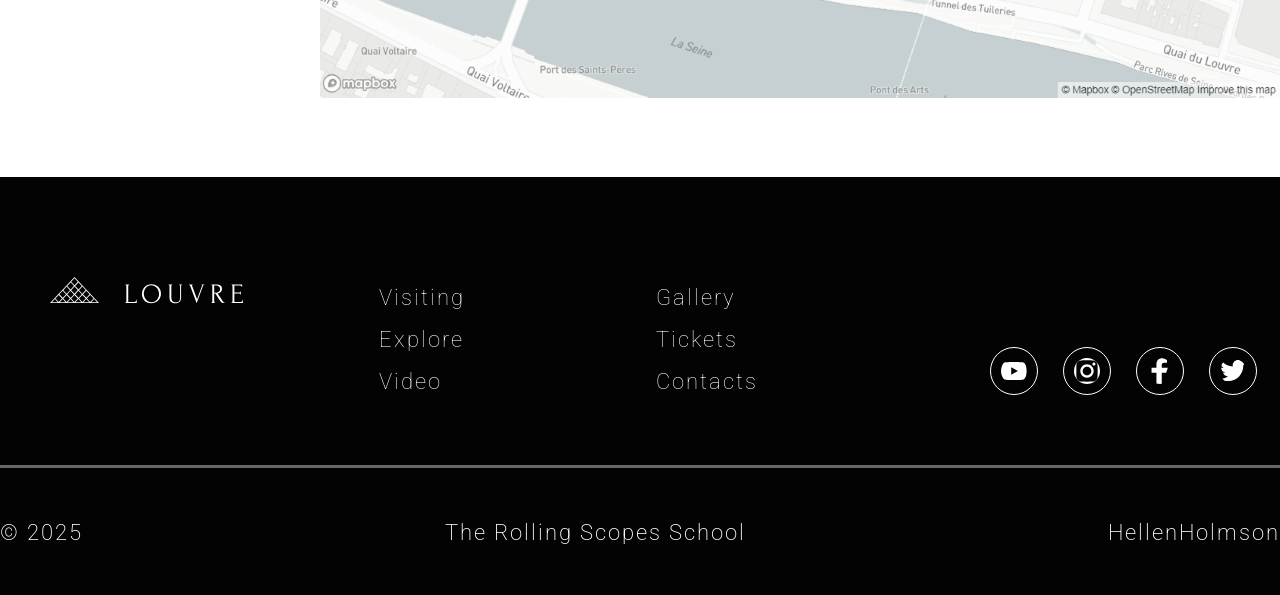
==== commit d16c885d: "Update index.html" ====
--- a/museum/index.html
+++ b/museum/index.html
@@ -76,7 +76,7 @@
                     </div>
                     <div class="wlc-right">
                         <div class="wlc-img">
-                            <img src="museum-images/welcome-slide/bcmona.jpg" alt="slider-1">
+                            <img src="museum-images/welcome-slide/bcmona.png" alt="slider-1">
                         </div>
                         <div class="wlc-slider">
                             <img src="museum-images/Slider-pagination.png" alt="slider">
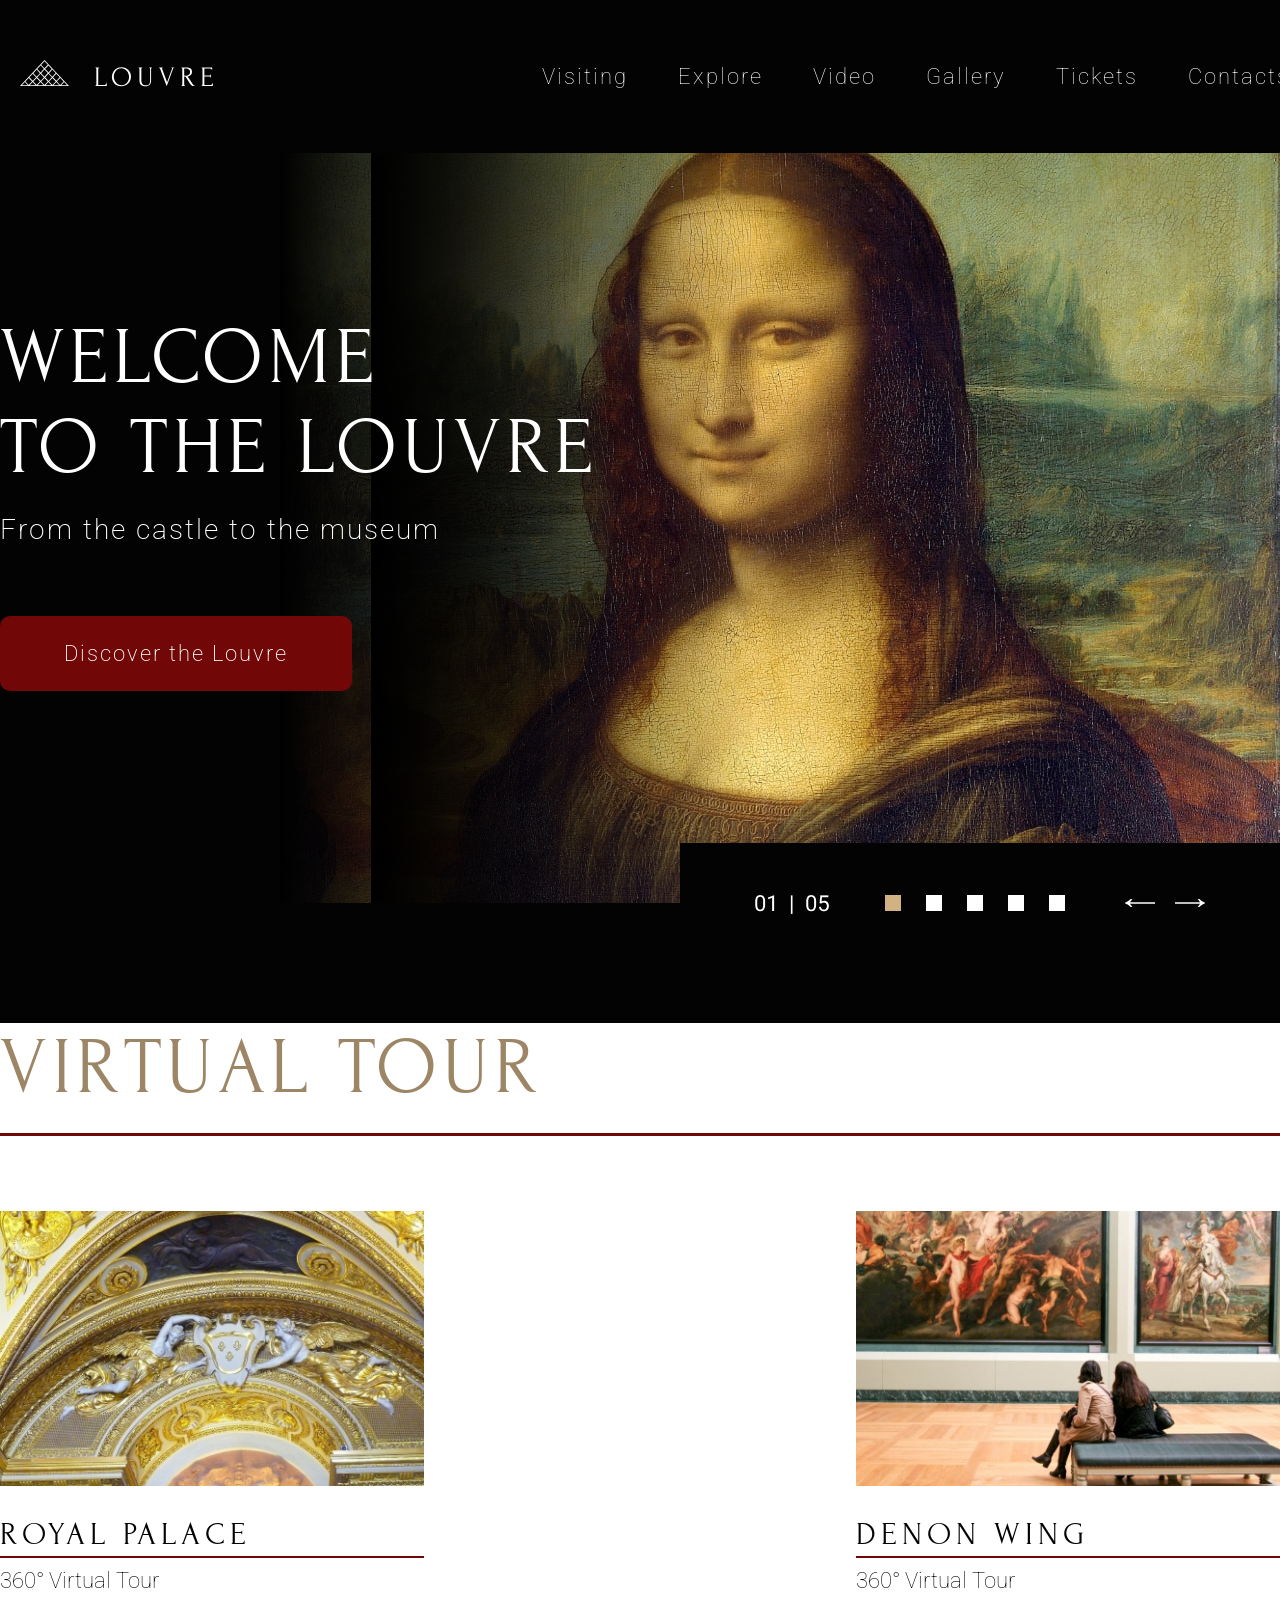
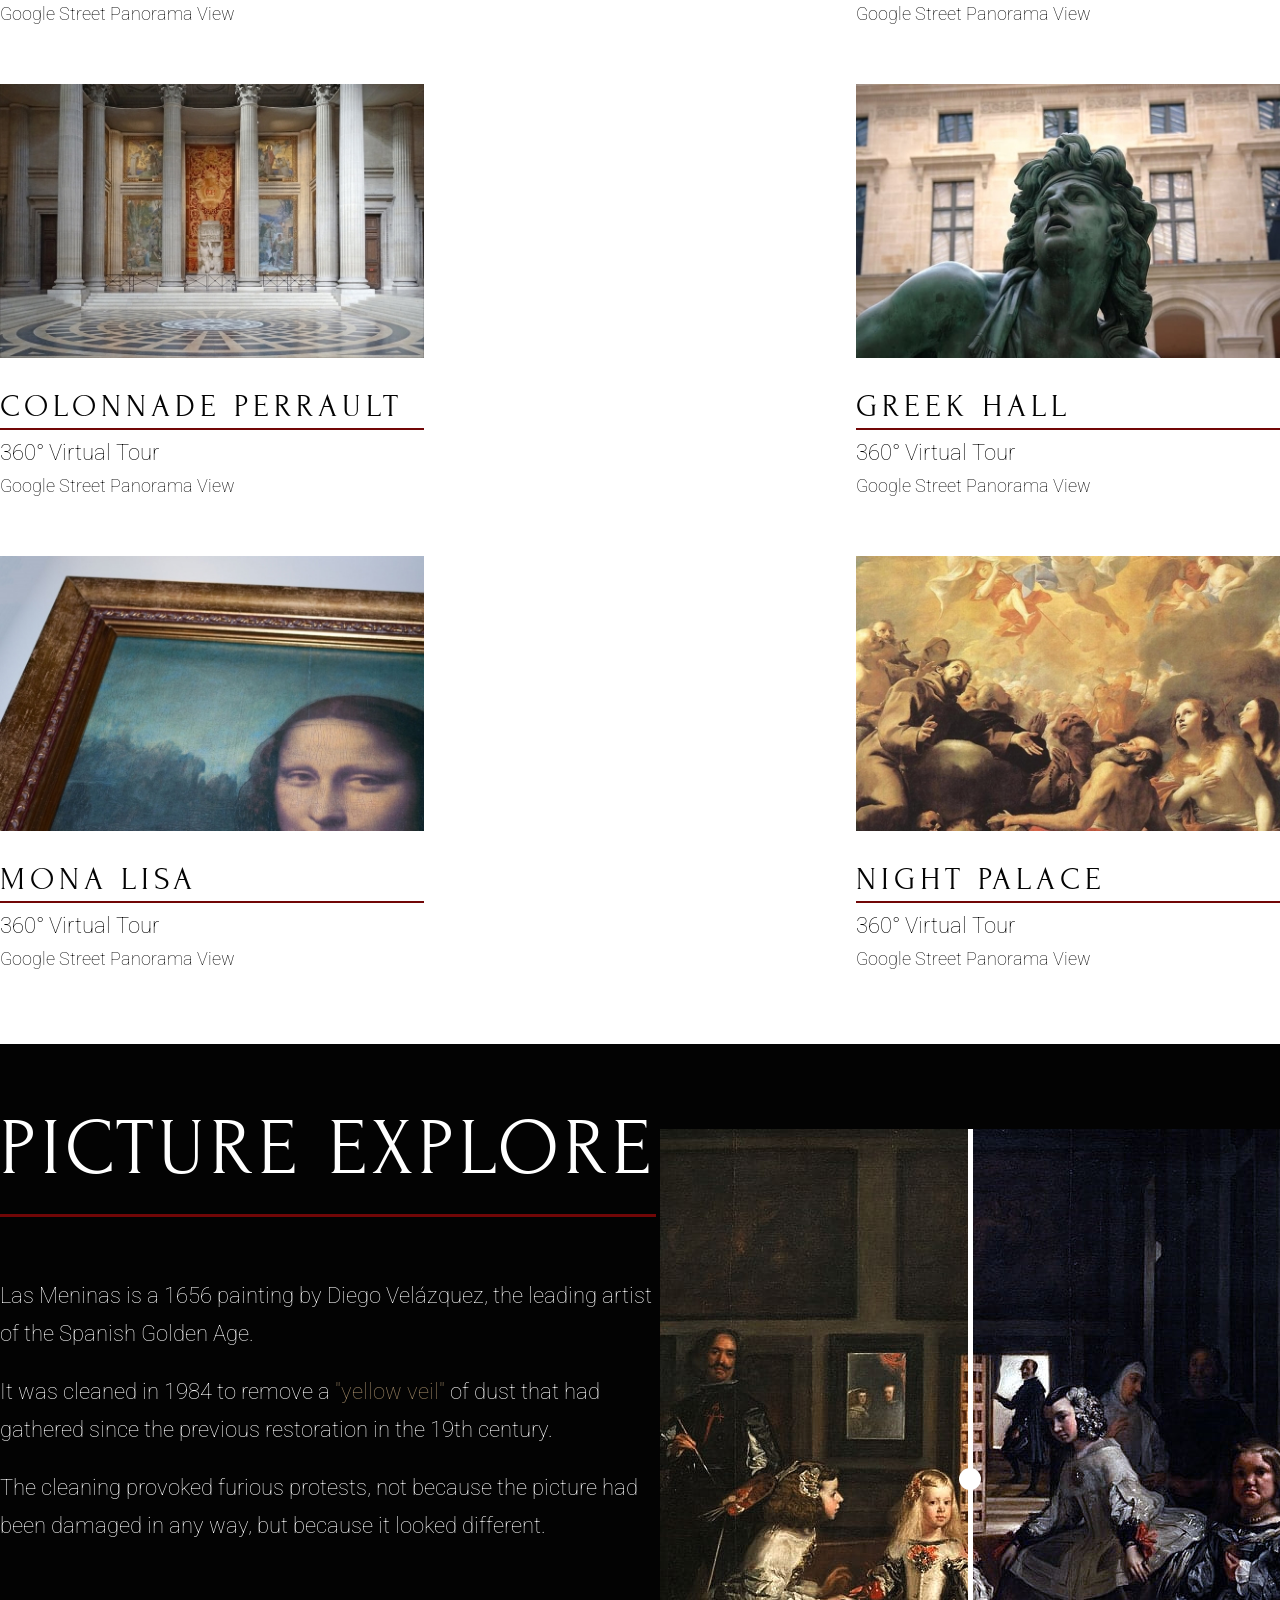
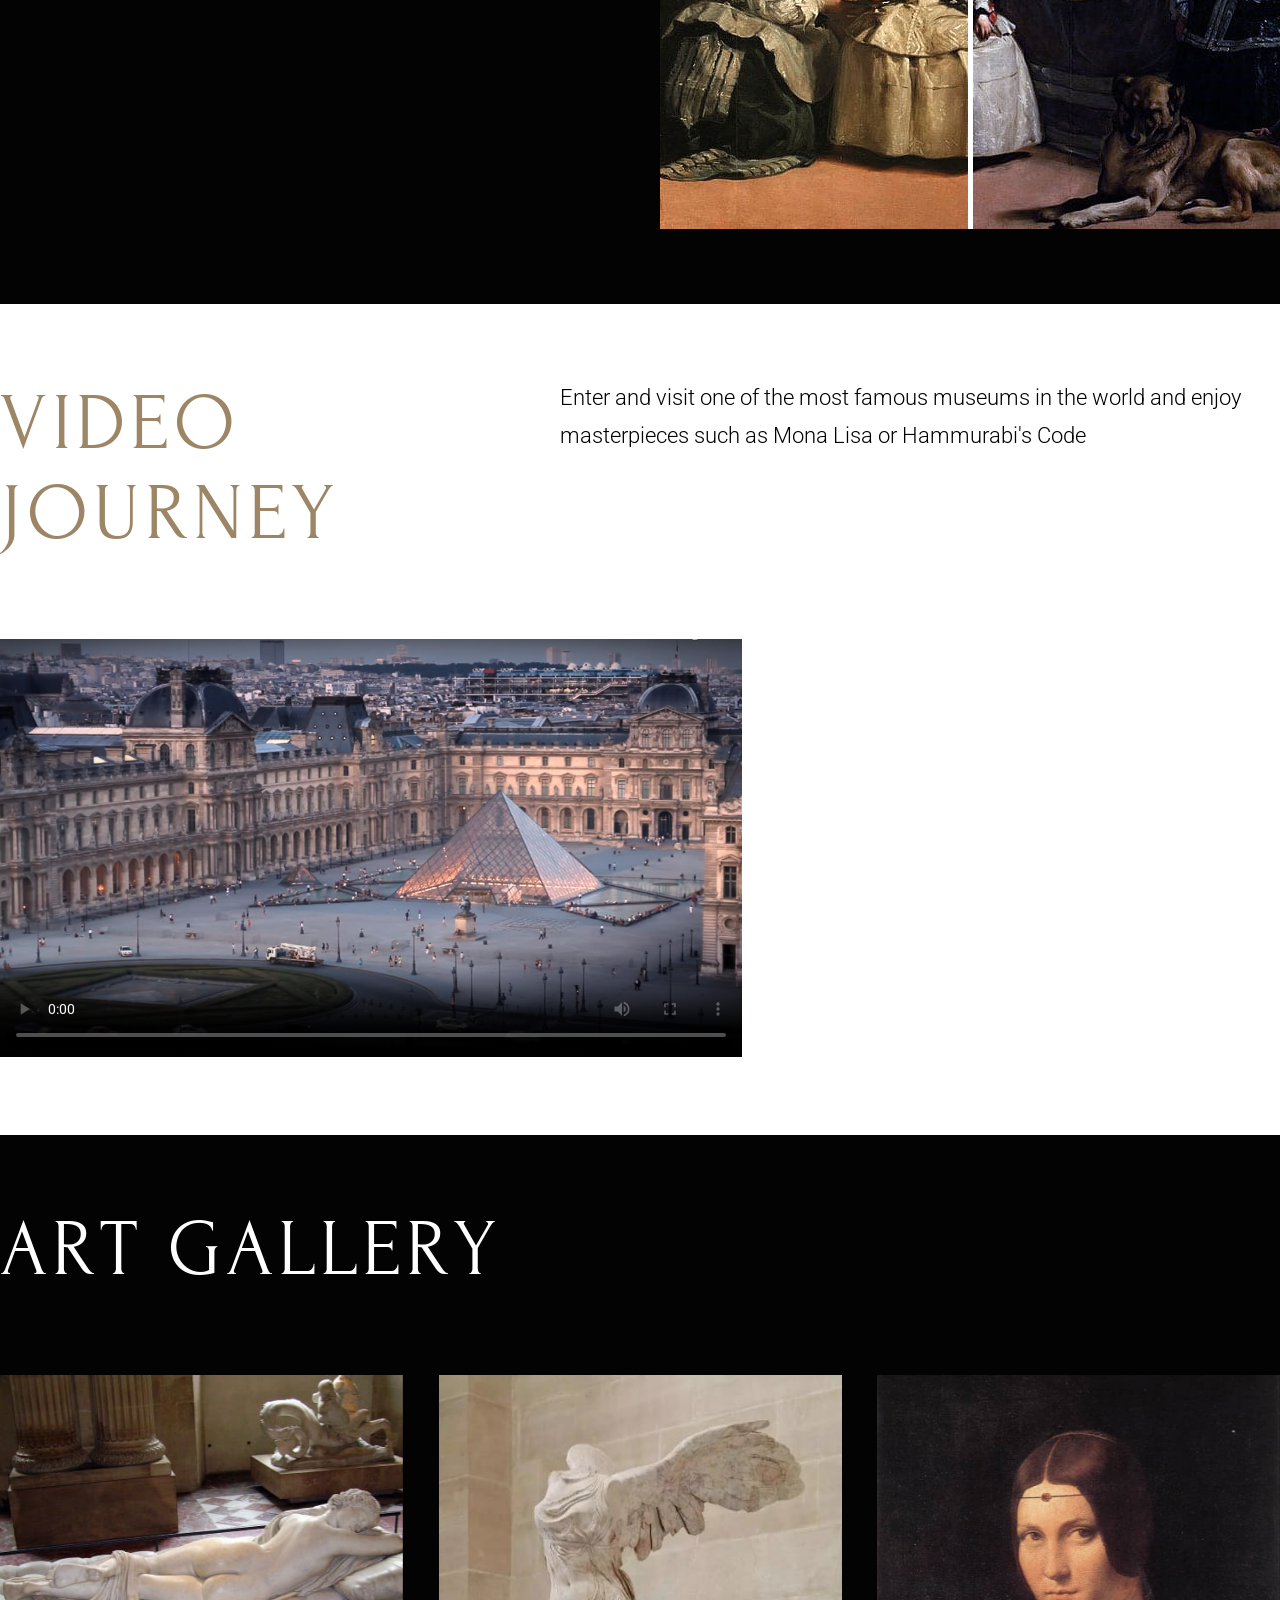
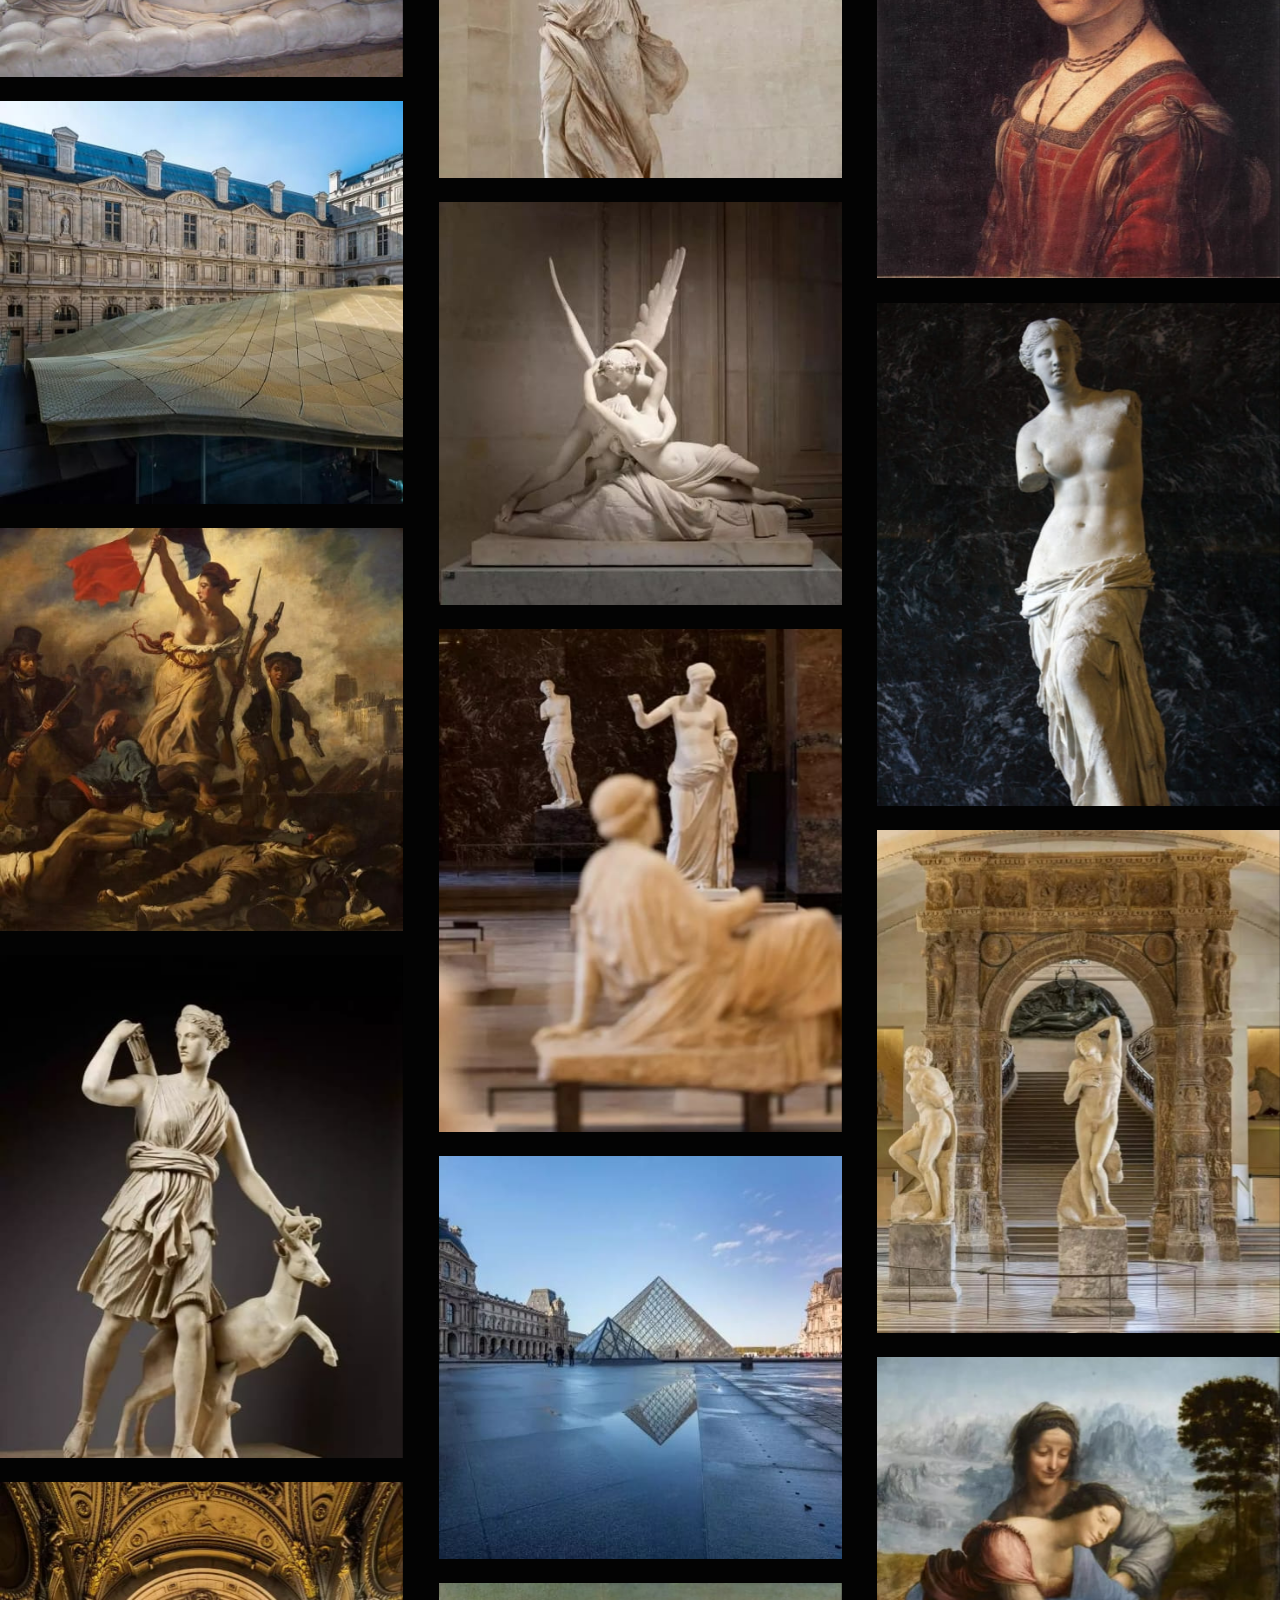
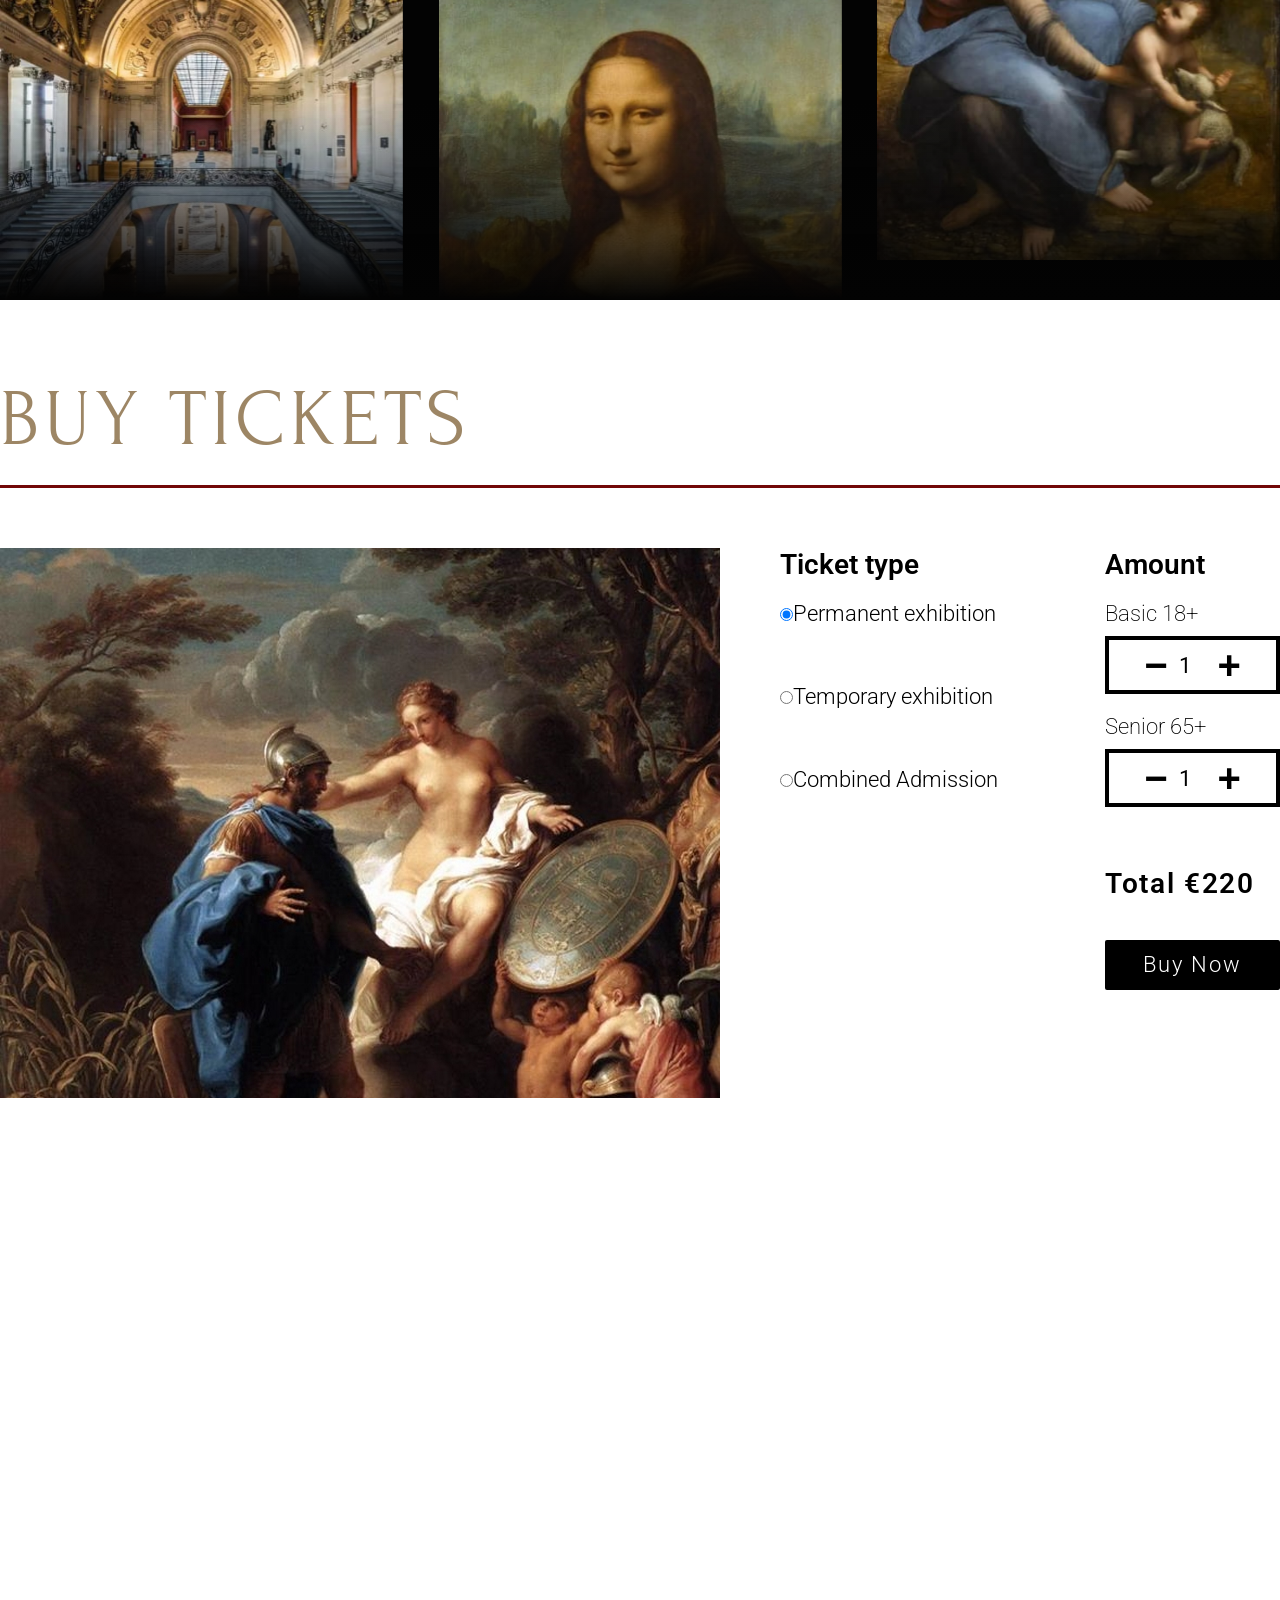
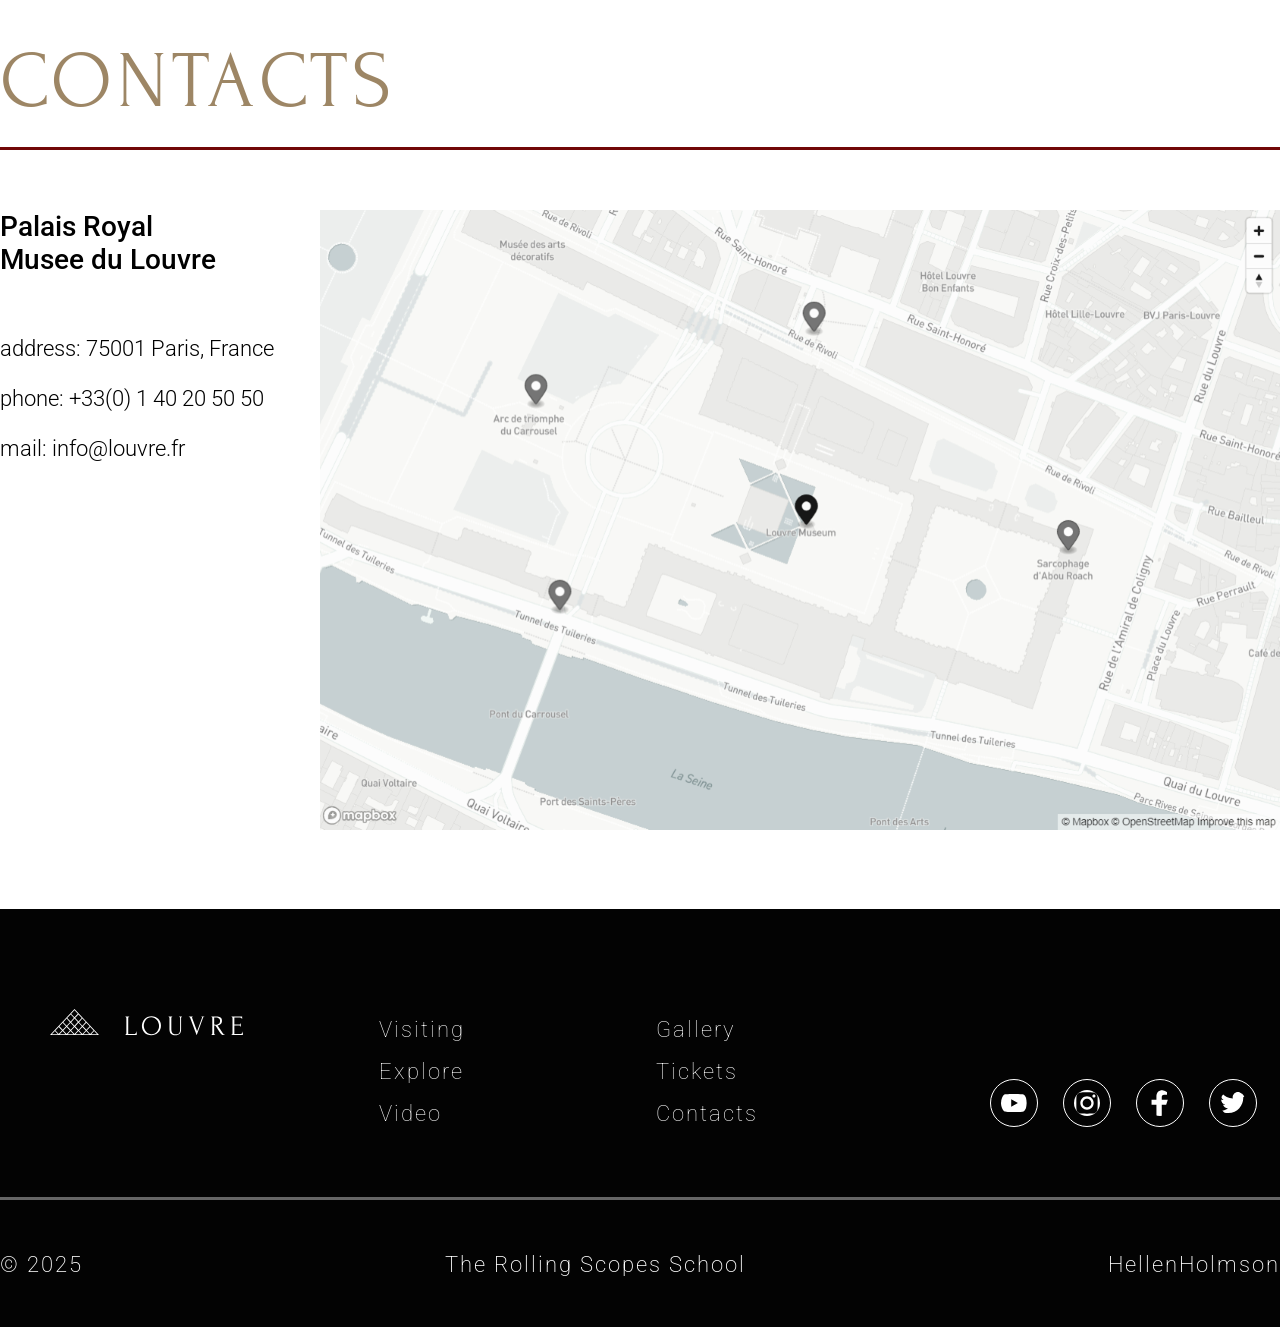
==== commit 4db21358: "Update index.html" ====
--- a/museum/index.html
+++ b/museum/index.html
@@ -76,7 +76,7 @@
                     </div>
                     <div class="wlc-right">
                         <div class="wlc-img">
-                            <img src="museum-images/welcome-slide/bcmona.png" alt="slider-1">
+                            <img src="museum-images/bcmona.png" alt="slider-1">
                         </div>
                         <div class="wlc-slider">
                             <img src="museum-images/Slider-pagination.png" alt="slider">
